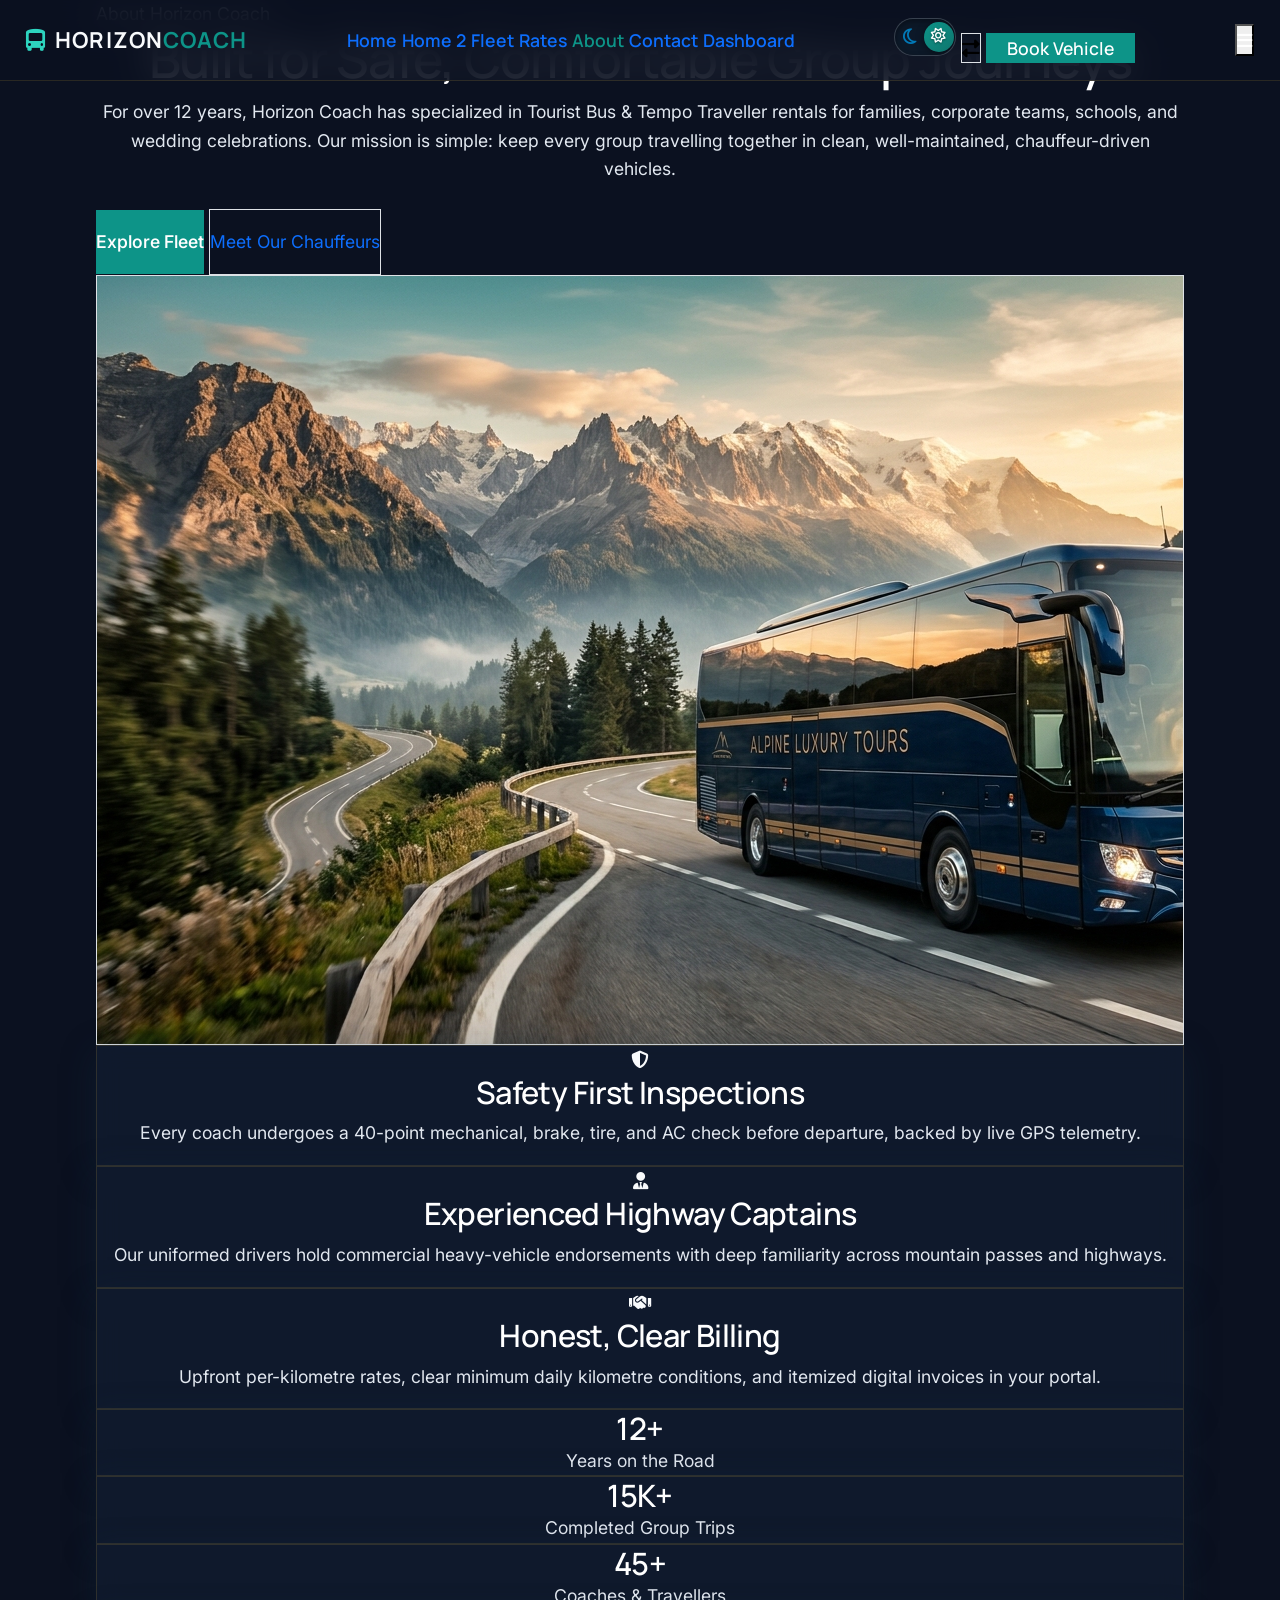
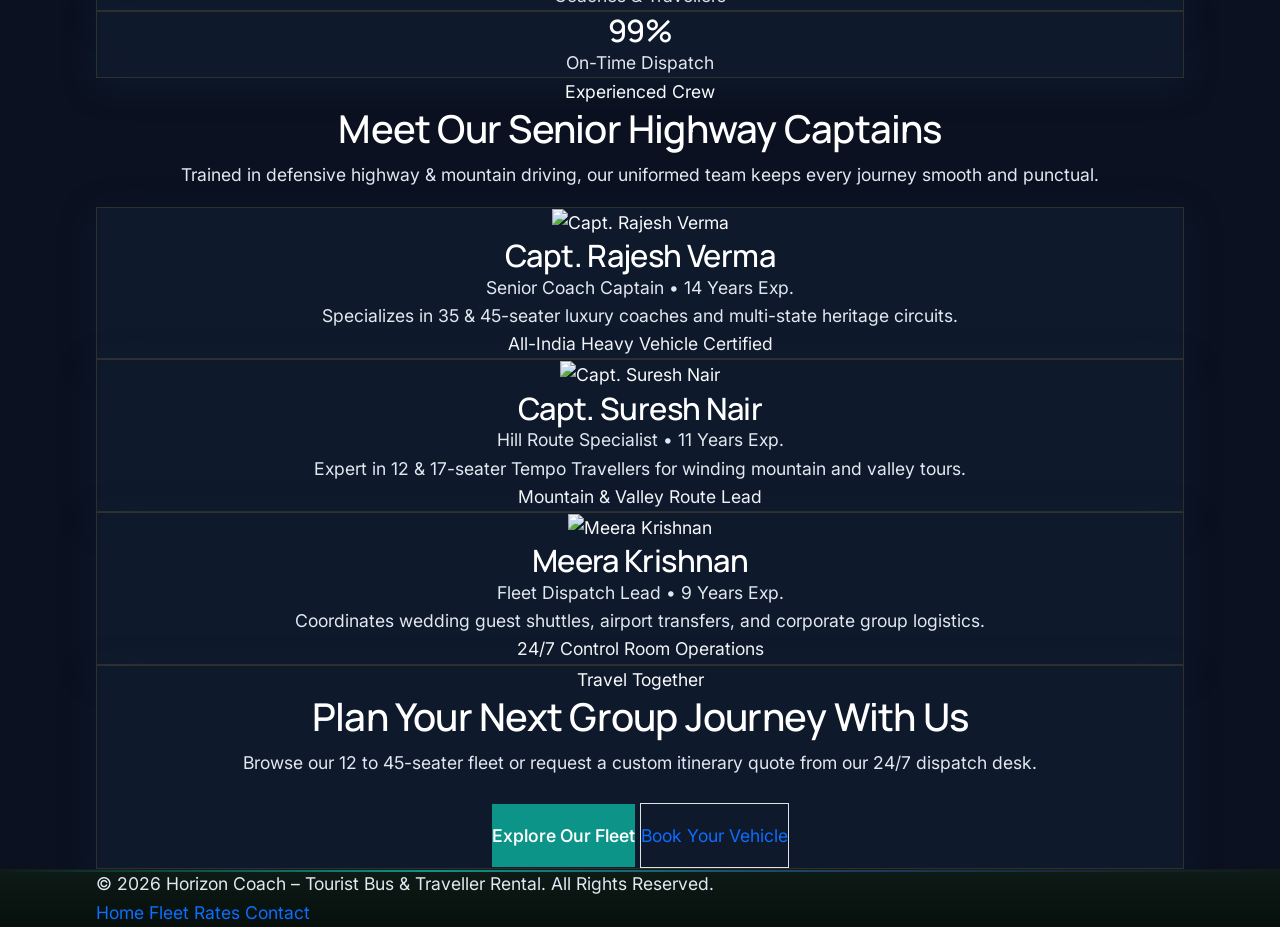
==== about.html @ f1a5cb8f "Transform website to Horizon Coach - Tourist Bus & Traveller Rental" ====
<!DOCTYPE html>
<html lang="en" data-theme="dark">

<head>
  <meta charset="UTF-8">
  <meta name="viewport" content="width=device-width, initial-scale=1.0">
  <title>About Us | Horizon Coach – Tourist Bus &amp; Traveller Rental</title>
  <meta name="description"
    content="Learn about Horizon Coach: over 12 years of reliable tourist bus rentals, tempo travellers, verified highway chauffeurs, and GPS-tracked group travel.">
  <link rel="icon" type="image/svg+xml" href="favicon.svg">

  <script src="https://cdn.tailwindcss.com"></script>
  <script>
    tailwind.config = {
      darkMode: 'class',
      theme: {
        extend: {
          colors: {
            darkbg: '#0B1120',
            cardbg1: '#111B2E',
            primary: '#0D9488',
            secondary: '#111B2E',
            accent: '#D4AF37',
          },
          fontFamily: {
            sans: ['Inter', 'sans-serif'],
            heading: ['Manrope', 'Plus Jakarta Sans', 'sans-serif']
          }
        }
      }
    }
  </script>
  <link href="https://cdn.jsdelivr.net/npm/bootstrap@5.3.3/dist/css/bootstrap.min.css" rel="stylesheet">
  <link rel="stylesheet" href="https://cdn.jsdelivr.net/npm/bootstrap-icons@1.11.3/font/bootstrap-icons.min.css">
  <link href="https://unpkg.com/aos@2.3.1/dist/aos.css" rel="stylesheet">
  <link rel="stylesheet" href="https://cdnjs.cloudflare.com/ajax/libs/font-awesome/6.4.0/css/all.min.css">
  <link rel="stylesheet" href="css/custom.css">
</head>

<body class="bg-[#0B1120] text-white transition-colors duration-300">

  <!-- Navigation Bar -->
  <nav class="navbar navbar-expand-lg fixed-top glass-navbar py-3">
    <div class="container-fluid px-4 max-w-7xl mx-auto flex justify-between items-center">
      <a class="brand-logo flex items-center gap-2 text-decoration-none" href="index.html">
        <i class="fa-solid fa-bus-simple text-[#D4AF37] text-xl"></i>
        <span>HORIZON<span class="text-[#0D9488]">COACH</span></span>
      </a>
      <div class="hidden lg:flex items-center gap-7">
        <a class="text-[#E2E8F0] hover:text-[#D4AF37] transition-colors font-medium text-decoration-none" href="index.html">Home</a>
        <a class="text-[#E2E8F0] hover:text-[#D4AF37] transition-colors font-medium text-decoration-none" href="home-2.html">Home 2</a>
        <a class="text-[#E2E8F0] hover:text-[#D4AF37] transition-colors font-medium text-decoration-none" href="services.html">Fleet</a>
        <a class="text-[#E2E8F0] hover:text-[#D4AF37] transition-colors font-medium text-decoration-none" href="prescriptions.html">Rates</a>
        <a class="text-[#D4AF37] font-bold active-nav-link hover:text-[#D4AF37] transition-colors text-decoration-none" href="about.html" aria-current="page">About</a>
        <a class="text-[#E2E8F0] hover:text-[#D4AF37] transition-colors font-medium text-decoration-none" href="contact.html">Contact</a>
        <a class="text-[#E2E8F0] hover:text-[#D4AF37] transition-colors font-medium text-decoration-none" href="dashboard.html">Dashboard</a>
      </div>
      <div class="hidden lg:flex items-center gap-3">
        <button id="theme-toggle" class="header-theme-switch" title="Toggle Theme">
          <span class="track-icons flex justify-between items-center text-xs select-none w-full">
            <i class="fa-regular fa-moon text-sky-400 text-xs opacity-75"></i>
            <i class="fa-regular fa-sun text-amber-400 text-xs opacity-75"></i>
          </span>
          <span id="header-theme-thumb"><i id="theme-icon" class="fa-regular fa-sun text-white"></i></span>
        </button>
        <button id="rtl-toggle" class="w-[38px] h-[38px] flex items-center justify-center rounded-full border border-white/20 hover:bg-white/10 text-gray-300 hover:text-white transition-colors bg-transparent" title="Toggle Layout Direction">
          <i id="rtl-icon" class="fa-solid fa-right-left text-sm"></i>
        </button>
        <a href="register.html" class="h-[38px] px-5 inline-flex items-center justify-center rounded-full border border-[#0D9488] bg-[#0D9488] text-white hover:bg-[#0D9488]/90 transition-all duration-300 font-medium text-sm text-decoration-none">Book Vehicle</a>
      </div>
      <button class="lg:hidden text-white text-xl" id="mobile-menu-btn" aria-expanded="false"><i class="fa-solid fa-bars"></i></button>
    </div>
  </nav>

  <!-- Mobile Menu -->
  <div id="mobile-menu" class="hidden fixed top-[70px] left-0 w-full glass-panel py-6 px-5 z-40 lg:hidden flex flex-col gap-3">
    <a class="text-base text-[#E2E8F0] text-decoration-none" href="index.html">Home</a>
    <a class="text-base text-[#E2E8F0] text-decoration-none" href="home-2.html">Home 2</a>
    <a class="text-base text-[#E2E8F0] text-decoration-none" href="services.html">Fleet</a>
    <a class="text-base text-[#E2E8F0] text-decoration-none" href="prescriptions.html">Rates</a>
    <a class="text-base text-[#D4AF37] font-bold active-nav-link text-decoration-none" href="about.html">About</a>
    <a class="text-base text-[#E2E8F0] text-decoration-none" href="contact.html">Contact</a>
    <a class="text-base text-[#E2E8F0] text-decoration-none" href="dashboard.html">Dashboard</a>
  </div>

  <!-- Hero -->
  <section class="pt-32 pb-16 bg-gradient-to-b from-[#0B1120] via-[#111B2E] to-[#0B1120]">
    <div class="container max-w-7xl mx-auto px-4 grid lg:grid-cols-2 gap-12 items-center">
      <div class="space-y-5" data-aos="fade-right">
        <span class="text-xs uppercase tracking-widest text-[#D4AF37] font-heading font-semibold">About Horizon Coach</span>
        <h1 class="text-4xl md:text-5xl font-heading leading-tight">Built for Safe, Comfortable Group Journeys</h1>
        <p class="text-[#CBD5E1] leading-relaxed text-sm sm:text-base">
          For over 12 years, Horizon Coach has specialized in Tourist Bus &amp; Tempo Traveller rentals for families, corporate teams, schools, and wedding celebrations. Our mission is simple: keep every group travelling together in clean, well-maintained, chauffeur-driven vehicles.
        </p>
        <div class="flex flex-wrap gap-4 pt-2">
          <a href="services.html" class="px-6 py-3 rounded-full bg-[#0D9488] text-white text-sm font-semibold text-decoration-none">Explore Fleet</a>
          <a href="doctors.html" class="px-6 py-3 rounded-full border border-[#D4AF37] text-[#D4AF37] text-sm font-semibold text-decoration-none">Meet Our Chauffeurs</a>
        </div>
      </div>
      <div class="rounded-3xl overflow-hidden border border-white/15 shadow-2xl h-[340px]" data-aos="fade-left">
        <img src="images/hero-coach.jpg" alt="Horizon Coach Fleet" class="w-full h-full object-cover">
      </div>
    </div>
  </section>

  <!-- Core Values -->
  <section class="py-20 bg-[#0B1120]">
    <div class="container max-w-7xl mx-auto px-4">
      <div class="grid md:grid-cols-3 gap-8">
        <div class="glass-panel p-7 rounded-2xl space-y-3" data-aos="fade-up" data-aos-delay="100">
          <div class="w-12 h-12 rounded-xl bg-[#0D9488]/20 flex items-center justify-center text-[#D4AF37] text-xl">
            <i class="fa-solid fa-shield-halved"></i>
          </div>
          <h3 class="text-xl font-heading">Safety First Inspections</h3>
          <p class="text-xs sm:text-sm text-[#CBD5E1]">Every coach undergoes a 40-point mechanical, brake, tire, and AC check before departure, backed by live GPS telemetry.</p>
        </div>
        <div class="glass-panel p-7 rounded-2xl space-y-3" data-aos="fade-up" data-aos-delay="200">
          <div class="w-12 h-12 rounded-xl bg-[#0D9488]/20 flex items-center justify-center text-[#D4AF37] text-xl">
            <i class="fa-solid fa-user-tie"></i>
          </div>
          <h3 class="text-xl font-heading">Experienced Highway Captains</h3>
          <p class="text-xs sm:text-sm text-[#CBD5E1]">Our uniformed drivers hold commercial heavy-vehicle endorsements with deep familiarity across mountain passes and highways.</p>
        </div>
        <div class="glass-panel p-7 rounded-2xl space-y-3" data-aos="fade-up" data-aos-delay="300">
          <div class="w-12 h-12 rounded-xl bg-[#0D9488]/20 flex items-center justify-center text-[#D4AF37] text-xl">
            <i class="fa-solid fa-handshake"></i>
          </div>
          <h3 class="text-xl font-heading">Honest, Clear Billing</h3>
          <p class="text-xs sm:text-sm text-[#CBD5E1]">Upfront per-kilometre rates, clear minimum daily kilometre conditions, and itemized digital invoices in your portal.</p>
        </div>
      </div>
    </div>
  </section>

  <!-- Section 1: Horizon Coach Track Record & Milestones (4-Column Aligned Stats) -->
  <section class="py-16 bg-[#111B2E]/50 border-y border-white/10">
    <div class="container max-w-7xl mx-auto px-4">
      <div class="grid grid-cols-2 lg:grid-cols-4 gap-6 text-center">
        <div class="glass-panel p-6 rounded-2xl space-y-1" data-aos="zoom-in" data-aos-delay="100">
          <h3 class="text-3xl sm:text-4xl font-heading font-bold text-[#D4AF37] mb-0">12+</h3>
          <p class="text-xs text-[#CBD5E1] uppercase tracking-wider mb-0">Years on the Road</p>
        </div>
        <div class="glass-panel p-6 rounded-2xl space-y-1" data-aos="zoom-in" data-aos-delay="200">
          <h3 class="text-3xl sm:text-4xl font-heading font-bold text-[#D4AF37] mb-0">15K+</h3>
          <p class="text-xs text-[#CBD5E1] uppercase tracking-wider mb-0">Completed Group Trips</p>
        </div>
        <div class="glass-panel p-6 rounded-2xl space-y-1" data-aos="zoom-in" data-aos-delay="300">
          <h3 class="text-3xl sm:text-4xl font-heading font-bold text-[#D4AF37] mb-0">45+</h3>
          <p class="text-xs text-[#CBD5E1] uppercase tracking-wider mb-0">Coaches &amp; Travellers</p>
        </div>
        <div class="glass-panel p-6 rounded-2xl space-y-1" data-aos="zoom-in" data-aos-delay="400">
          <h3 class="text-3xl sm:text-4xl font-heading font-bold text-[#D4AF37] mb-0">99%</h3>
          <p class="text-xs text-[#CBD5E1] uppercase tracking-wider mb-0">On-Time Dispatch</p>
        </div>
      </div>
    </div>
  </section>

  <!-- Section 2: Meet Our Fleet Leadership & Senior Captains (3-Column Equal-Height Grid) -->
  <section class="py-16 sm:py-20 bg-[#0B1120]">
    <div class="container max-w-7xl mx-auto px-4 space-y-10">
      <div class="text-center max-w-2xl mx-auto space-y-2" data-aos="fade-up">
        <span class="text-xs uppercase tracking-widest text-[#D4AF37] font-heading font-semibold">Experienced Crew</span>
        <h2 class="text-3xl font-heading">Meet Our Senior Highway Captains</h2>
        <p class="text-xs sm:text-sm text-[#CBD5E1]">Trained in defensive highway &amp; mountain driving, our uniformed team keeps every journey smooth and punctual.</p>
      </div>

      <div class="grid grid-cols-1 md:grid-cols-3 gap-6 items-stretch">
        <div class="glass-panel p-6 rounded-2xl text-center flex flex-col justify-between h-full space-y-4" data-aos="fade-up" data-aos-delay="100">
          <div class="space-y-3">
            <img src="https://images.pexels.com/photos/220453/pexels-photo-220453.jpeg?auto=compress&cs=tinysrgb&w=300" alt="Capt. Rajesh Verma" class="w-24 h-24 rounded-full mx-auto object-cover border-2 border-[#D4AF37]">
            <h3 class="text-lg font-heading mb-0">Capt. Rajesh Verma</h3>
            <p class="text-xs text-[#D4AF37] font-semibold mb-0">Senior Coach Captain • 14 Years Exp.</p>
            <p class="text-xs text-[#CBD5E1] mb-0">Specializes in 35 &amp; 45-seater luxury coaches and multi-state heritage circuits.</p>
          </div>
          <span class="text-[11px] text-[#2DD4BF] font-semibold">All-India Heavy Vehicle Certified</span>
        </div>

        <div class="glass-panel p-6 rounded-2xl text-center flex flex-col justify-between h-full space-y-4" data-aos="fade-up" data-aos-delay="200">
          <div class="space-y-3">
            <img src="https://images.pexels.com/photos/1222271/pexels-photo-1222271.jpeg?auto=compress&cs=tinysrgb&w=300" alt="Capt. Suresh Nair" class="w-24 h-24 rounded-full mx-auto object-cover border-2 border-[#0D9488]">
            <h3 class="text-lg font-heading mb-0">Capt. Suresh Nair</h3>
            <p class="text-xs text-[#D4AF37] font-semibold mb-0">Hill Route Specialist • 11 Years Exp.</p>
            <p class="text-xs text-[#CBD5E1] mb-0">Expert in 12 &amp; 17-seater Tempo Travellers for winding mountain and valley tours.</p>
          </div>
          <span class="text-[11px] text-[#2DD4BF] font-semibold">Mountain &amp; Valley Route Lead</span>
        </div>

        <div class="glass-panel p-6 rounded-2xl text-center flex flex-col justify-between h-full space-y-4" data-aos="fade-up" data-aos-delay="300">
          <div class="space-y-3">
            <img src="https://images.pexels.com/photos/1181686/pexels-photo-1181686.jpeg?auto=compress&cs=tinysrgb&w=300" alt="Meera Krishnan" class="w-24 h-24 rounded-full mx-auto object-cover border-2 border-[#D4AF37]">
            <h3 class="text-lg font-heading mb-0">Meera Krishnan</h3>
            <p class="text-xs text-[#D4AF37] font-semibold mb-0">Fleet Dispatch Lead • 9 Years Exp.</p>
            <p class="text-xs text-[#CBD5E1] mb-0">Coordinates wedding guest shuttles, airport transfers, and corporate group logistics.</p>
          </div>
          <span class="text-[11px] text-[#2DD4BF] font-semibold">24/7 Control Room Operations</span>
        </div>
      </div>
    </div>
  </section>

  <!-- Section 3: Ready to Travel CTA Banner -->
  <section class="py-16 bg-[#111B2E]/50 border-t border-white/10">
    <div class="container max-w-4xl mx-auto px-4">
      <div class="glass-panel p-8 sm:p-10 rounded-3xl text-center space-y-4" data-aos="zoom-in">
        <span class="text-xs uppercase tracking-widest text-[#D4AF37] font-heading font-semibold">Travel Together</span>
        <h2 class="text-2xl sm:text-3xl font-heading">Plan Your Next Group Journey With Us</h2>
        <p class="text-xs sm:text-sm text-[#CBD5E1] max-w-xl mx-auto">
          Browse our 12 to 45-seater fleet or request a custom itinerary quote from our 24/7 dispatch desk.
        </p>
        <div class="flex flex-wrap items-center justify-center gap-4 pt-2">
          <a href="services.html" class="px-7 py-3 rounded-full bg-[#0D9488] text-white text-xs sm:text-sm font-semibold hover:bg-[#0F766E] transition-all text-decoration-none">
            Explore Our Fleet
          </a>
          <a href="contact.html" class="px-7 py-3 rounded-full border border-[#D4AF37]/80 text-[#D4AF37] hover:bg-[#D4AF37] hover:text-[#0B1120] text-xs sm:text-sm font-semibold transition-all text-decoration-none">
            Book Your Vehicle
          </a>
        </div>
      </div>
    </div>
  </section>

  <!-- Footer -->
  <footer class="premium-footer pt-14 pb-10 text-sm text-[#94A3B8]">
    <div class="container max-w-7xl mx-auto px-4 flex flex-col sm:flex-row justify-between items-center gap-4">
      <p class="text-[#94A3B8] mb-0">&copy; 2026 Horizon Coach – Tourist Bus &amp; Traveller Rental. All Rights Reserved.</p>
      <div class="flex gap-5 text-xs">
        <a href="index.html" class="hover:text-white text-decoration-none">Home</a>
        <a href="services.html" class="hover:text-white text-decoration-none">Fleet</a>
        <a href="prescriptions.html" class="hover:text-white text-decoration-none">Rates</a>
        <a href="contact.html" class="hover:text-white text-decoration-none">Contact</a>
      </div>
    </div>
  </footer>

  <button id="back-to-top" class="back-to-top" title="Back to top"><i class="fa-solid fa-arrow-up"></i></button>
  <script src="https://cdn.jsdelivr.net/npm/bootstrap@5.3.3/dist/js/bootstrap.bundle.min.js"></script>
  <script src="https://unpkg.com/aos@2.3.1/dist/aos.js"></script>
  <script src="js/main.js"></script>
  <script>AOS.init({ duration: 800, once: true, easing: 'ease-out-quad' });</script>
</body>
</html>
---- css/custom.css ----
@import url('https://fonts.googleapis.com/css2?family=Inter:wght@300..700&family=Manrope:wght@400..800&family=Plus+Jakarta+Sans:ital,wght@0,400..800;1,400..800&display=swap');

/* CSS Variables - Luxury Obsidian, Champagne Gold & Emerald Teal Palette */
:root {
  --bg-color: #0B1120;
  --card-bg: rgba(17, 27, 46, 0.88);
  --card-bg-solid: #111B2E;
  --card-border: rgba(212, 175, 55, 0.16);
  --primary: #0D9488;
  /* Luxury Emerald Teal */
  --secondary: #1E3A5F;
  /* Royal Sapphire */
  --accent: #D4AF37;
  /* Champagne Gold */
  --text-primary: #F8FAFC;
  --text-secondary: #CBD5E1;
  --text-muted: #94A3B8;

  --font-headings: 'Manrope', 'Plus Jakarta Sans', sans-serif;
  --font-body: 'Inter', sans-serif;
  --font-nav: 'Manrope', sans-serif;
}

/* Light Mode Overrides */
[data-theme="light"] {
  --bg-color: #F8FAFC;
  --card-bg: rgba(255, 255, 255, 0.96);
  --card-bg-solid: #FFFFFF;
  --card-border: rgba(15, 23, 42, 0.1);
  --primary: #0F766E;
  /* Deep Emerald Teal */
  --secondary: #1E3A5F;
  /* Royal Sapphire */
  --accent: #B4831D;
  /* Burnished Gold for Light Mode Contrast */
  --text-primary: #0F172A;
  --text-secondary: #334155;
  --text-muted: #64748B;
}

/* Global Reset & Base */
* {
  box-sizing: border-box;
  margin: 0;
  padding: 0;
}

html {
  scroll-behavior: smooth;
  font-size: 110%;
  overflow-x: hidden !important;
  max-width: 100% !important;
}

/* Enforce global container centering to prevent page layouts shifting left */
.container {
  margin-left: auto !important;
  margin-right: auto !important;
}

body {
  font-family: var(--font-body);
  background-color: var(--bg-color);
  color: var(--text-primary);
  font-weight: 400;
  line-height: 1.6;
  overflow-x: hidden !important;
  max-width: 100% !important;
  transition: background-color 0.3s ease, color 0.3s ease;
}

/* Typography Constraints */
h1,
h2,
h3,
h4,
h5,
h6 {
  font-family: var(--font-headings);
  font-weight: 550 !important;
  letter-spacing: -0.02em;
}

p,
span,
li,
a,
label,
input,
textarea,
select {
  font-weight: 400;
}

strong,
b {
  font-weight: 500;
}

/* Ensure no font weight > 600 is rendered */
* {
  font-weight: inherit;
}

body {
  font-weight: 400;
}

h1,
h2,
h3,
h4,
h5,
h6 {
  font-weight: 550;
}

button,
.btn,
nav a {
  font-family: var(--font-nav);
  font-weight: 600 !important;
}

.card-title,
.nav-link,
.badge-label {
  font-family: var(--font-nav);
  font-weight: 600;
}

/* Responsive Typography with clamp() */
h1 {
  font-size: clamp(1.85rem, 4vw, 3.35rem);
}

h2 {
  font-size: clamp(1.5rem, 3vw, 2.35rem);
}

/* Custom Glassmorphism Utilities */
.glass-panel {
  background: var(--card-bg);
  backdrop-filter: blur(12px);
  -webkit-backdrop-filter: blur(12px);
  border: 1px solid var(--card-border);
  box-shadow: 0 8px 32px 0 rgba(16, 42, 67, 0.35);
  transition: all 0.3s cubic-bezier(0.4, 0, 0.2, 1);
}

.glass-navbar {
  background: rgba(11, 17, 32, 0.85);
  backdrop-filter: blur(18px);
  -webkit-backdrop-filter: blur(18px);
  border-bottom: 1px solid rgba(212, 175, 55, 0.15);
  transition: all 0.3s ease;
}

[data-theme="light"] .glass-navbar {
  background: rgba(255, 255, 255, 0.92);
}

.glass-card-hover {
  transition: all 0.3s cubic-bezier(0.4, 0, 0.2, 1);
}

.glass-card-hover:hover {
  transform: translateY(-5px);
  border-color: rgba(212, 175, 55, 0.5);
  box-shadow: 0 14px 34px -10px rgba(212, 175, 55, 0.22);
}

/* Glow Effects */
.text-glow-primary {
  text-shadow: 0 0 10px rgba(16, 185, 129, 0.5);
}

.text-glow-secondary {
  text-shadow: 0 0 10px rgba(6, 182, 212, 0.5);
}

.glow-btn-primary {
  position: relative;
  overflow: hidden;
  transition: all 0.3s ease;
}

.glow-btn-primary:hover {
  box-shadow: 0 0 20px rgba(16, 185, 129, 0.6);
}

/* Background Gradients Orbs */
.bg-gradient-orb {
  position: absolute;
  width: 400px;
  height: 400px;
  border-radius: 50%;
  filter: blur(120px);
  opacity: 0.15;
  pointer-events: none;
  z-index: 0;
}

.orb-primary {
  background: var(--primary);
  top: 10%;
  left: 5%;
}

.orb-secondary {
  background: var(--secondary);
  bottom: 15%;
  right: 5%;
}

/* Custom Scrollbar */
::-webkit-scrollbar {
  width: 8px;
  height: 8px;
}

::-webkit-scrollbar-track {
  background: var(--bg-color);
}

::-webkit-scrollbar-thumb {
  background: rgba(255, 255, 255, 0.1);
  border-radius: 4px;
}

::-webkit-scrollbar-thumb:hover {
  background: var(--primary);
}

/* Marquee Animation */
@keyframes marquee {
  0% {
    transform: translateX(0%);
  }

  100% {
    transform: translateX(-50%);
  }
}

.animate-marquee {
  display: flex;
  width: max-content;
  animation: marquee 25s linear infinite;
}

.animate-marquee:hover {
  animation-play-state: paused;
}

/* Custom progress bar - hidden per design requirements */
#scroll-progress {
  display: none !important;
  visibility: hidden !important;
  height: 0 !important;
}

/* Floating Action Button (Back to Top) */
.back-to-top,
.back-to-top-btn {
  position: fixed;
  bottom: 28px;
  right: 28px;
  width: 48px;
  height: 48px;
  border-radius: 50%;
  background: linear-gradient(135deg, #0D9488, #0284C7);
  color: #FFFFFF !important;
  border: 1px solid rgba(255, 255, 255, 0.25);
  display: flex;
  align-items: center;
  justify-content: center;
  box-shadow: 0 4px 20px rgba(13, 148, 136, 0.45);
  opacity: 0;
  visibility: hidden;
  transition: all 0.3s cubic-bezier(0.4, 0, 0.2, 1);
  z-index: 9999;
  cursor: pointer;
  outline: none;
}

.back-to-top.show,
.back-to-top-btn.show {
  opacity: 1;
  visibility: visible;
}

.back-to-top:hover,
.back-to-top-btn:hover {
  transform: translateY(-4px) scale(1.06);
  background: linear-gradient(135deg, #0F766E, #0369A1);
  box-shadow: 0 8px 25px rgba(2, 132, 199, 0.55);
  color: #FFFFFF !important;
}

.back-to-top:active,
.back-to-top-btn:active {
  transform: translateY(-1px) scale(0.98);
}

/* Pulse animation for active highlights */
@keyframes pulse-glow {

  0%,
  100% {
    opacity: 0.6;
  }

  50% {
    opacity: 0.9;
  }
}

.pulse-glow {
  animation: pulse-glow 2s infinite ease-in-out;
}

/* Light Mode Theme overrides for hardcoded Tailwind elements */
[data-theme="light"] body {
  background-color: var(--bg-color) !important;
  color: var(--text-primary) !important;
}

[data-theme="light"] .bg-\[\#060F0C\],
[data-theme="light"] .bg-\[\#060F0C\]\/60,
[data-theme="light"] .bg-\[\#060F0C\]\/80,
[data-theme="light"] .bg-\[\#060F0C\]\/40 {
  background-color: var(--bg-color) !important;
}

[data-theme="light"] .bg-\[\#0E1B17\],
[data-theme="light"] .bg-\[\#0E1B17\]\/30,
[data-theme="light"] .bg-\[\#0E1B17\]\/40,
[data-theme="light"] .bg-\[\#0E1B17\]\/60,
[data-theme="light"] .bg-\[\#0E1B17\]\/80,
[data-theme="light"] .bg-\[\#0E1B17\]\/90 {
  background-color: var(--card-bg-solid) !important;
  border-color: var(--card-border) !important;
}

[data-theme="light"] .bg-\[\#152924\],
[data-theme="light"] .bg-\[\#152924\]\/40,
[data-theme="light"] .bg-\[\#152924\]\/80 {
  background-color: var(--card-bg-solid) !important;
}

[data-theme="light"] .text-\[\#F3F4F6\],
[data-theme="light"] .text-white {
  color: var(--text-primary) !important;
}

[data-theme="light"] .text-\[\#D1D5DB\] {
  color: var(--text-secondary) !important;
}

[data-theme="light"] .text-\[\#9CA3AF\] {
  color: var(--text-muted) !important;
}

.text-\[\#06B6D4\] {
  color: var(--secondary) !important;
}

.hover\:text-\[\#06B6D4\]:hover {
  color: var(--secondary) !important;
}

.border-\[\#06B6D4\] {
  border-color: var(--secondary) !important;
}

.bg-\[\#06B6D4\] {
  background-color: var(--secondary) !important;
}

.bg-\[\#06B6D4\]\/20 {
  background-color: rgba(6, 182, 212, 0.15) !important;
}

[data-theme="light"] .bg-\[\#06B6D4\]\/20 {
  background-color: rgba(8, 145, 178, 0.15) !important;
}

.text-\[\#10B981\] {
  color: var(--primary) !important;
}

.hover\:text-\[\#10B981\]:hover {
  color: var(--primary) !important;
}

.border-\[\#10B981\] {
  border-color: var(--primary) !important;
}

.bg-\[\#10B981\] {
  background-color: var(--primary) !important;
}

.bg-\[\#10B981\]\/10 {
  background-color: rgba(16, 185, 129, 0.08) !important;
}

[data-theme="light"] .bg-\[\#10B981\]\/10 {
  background-color: rgba(5, 150, 105, 0.08) !important;
}

.bg-\[\#10B981\]\/20 {
  background-color: rgba(16, 185, 129, 0.15) !important;
}

[data-theme="light"] .bg-\[\#10B981\]\/20 {
  background-color: rgba(5, 150, 105, 0.15) !important;
}

.bg-\[\#10B981\]\/90:hover {
  background-color: var(--primary) !important;
  filter: brightness(1.1);
}

[data-theme="light"] .border-gray-800,
[data-theme="light"] .border-gray-900,
[data-theme="light"] .border-gray-850 {
  border-color: var(--card-border) !important;
}

/* Premium CTA Button Hover Transitions & Scale effects */
nav a[href="register.html"],
a.bg-\[\#10B981\],
button.bg-\[\#10B981\],
button[type="submit"],
.glow-btn-primary {
  transition: all 0.3s cubic-bezier(0.4, 0, 0.2, 1) !important;
}

nav a[href="register.html"]:hover,
a.bg-\[\#10B981\]:hover,
button.bg-\[\#10B981\]:hover,
button[type="submit"]:hover,
.glow-btn-primary:hover {
  transform: translateY(-2px) scale(1.03) !important;
  box-shadow: 0 10px 25px -5px rgba(16, 185, 129, 0.45) !important;
  filter: brightness(1.1) !important;
}

/* Secondary Hero CTA Button Hover Effects */
.btn-secondary-hero {
  transition: all 0.3s cubic-bezier(0.4, 0, 0.2, 1) !important;
}

.btn-secondary-hero:hover {
  transform: translateY(-2px) scale(1.03) !important;
  border-color: var(--primary) !important;
  background-color: rgba(16, 185, 129, 0.1) !important;
  box-shadow: 0 10px 25px -5px rgba(16, 185, 129, 0.2) !important;
  color: var(--text-primary) !important;
}

/* Make RTL icon visible/brighter contrast in light mode */
[data-theme="light"] #rtl-icon,
[data-theme="light"] .fa-right-left,
[data-theme="light"] #rtl-toggle i,
[data-theme="light"] #rtl-toggle-mobile i {
  color: var(--text-secondary) !important;
}

/* Fix light mode hover background and icon visibility for RTL toggle buttons */
[data-theme="light"] #rtl-toggle:hover,
[data-theme="light"] #rtl-toggle-mobile:hover {
  background-color: #E5E7EB !important;
  border-color: rgba(0, 0, 0, 0.2) !important;
}

[data-theme="light"] #rtl-toggle:hover i,
[data-theme="light"] #rtl-toggle-mobile:hover i {
  color: var(--text-primary) !important;
}

/* Enforce Solid Green Background & White Text for Sign Up button in both themes */
nav a[href="register.html"],
#mobile-menu a[href="register.html"] {
  background-color: var(--primary) !important;
  color: #FFFFFF !important;
  border-color: var(--primary) !important;
  opacity: 1 !important;
}

nav a[href="register.html"]:hover,
#mobile-menu a[href="register.html"]:hover {
  background-color: var(--primary) !important;
  filter: brightness(0.9) !important;
  color: #FFFFFF !important;
}

/* Enforce white text on all primary CTA buttons (green buttons) in both themes */
[data-theme] a.bg-\[\#10B981\],
[data-theme] button.bg-\[\#10B981\],
[data-theme] .glow-btn-primary,
[data-theme="light"] a.bg-\[\#10B981\],
[data-theme="light"] button.bg-\[\#10B981\],
[data-theme="light"] .glow-btn-primary,
a.bg-\[\#10B981\],
button.bg-\[\#10B981\],
.glow-btn-primary {
  color: #FFFFFF !important;
}

[data-theme] a.bg-\[\#10B981\]:hover,
[data-theme] button.bg-\[\#10B981\]:hover,
[data-theme] .glow-btn-primary:hover,
[data-theme="light"] a.bg-\[\#10B981\]:hover,
[data-theme="light"] button.bg-\[\#10B981\]:hover,
[data-theme="light"] .glow-btn-primary:hover,
a.bg-\[\#10B981\]:hover,
button.bg-\[\#10B981\]:hover,
.glow-btn-primary:hover {
  color: #FFFFFF !important;
}

/* Center mobile signup button text and override defaults */
#mobile-menu a.mobile-signup-btn {
  text-align: center !important;
  justify-content: center !important;
  display: flex !important;
  align-items: center !important;
}

[data-theme] #mobile-menu a.mobile-signup-btn,
[data-theme="light"] #mobile-menu a.mobile-signup-btn,
#mobile-menu a.mobile-signup-btn,
[data-theme] a.mobile-signup-btn,
[data-theme="light"] a.mobile-signup-btn {
  background-color: var(--primary) !important;
  color: #FFFFFF !important;
  border-color: var(--primary) !important;
  opacity: 1 !important;
}

[data-theme] #mobile-menu a.mobile-signup-btn:hover,
[data-theme="light"] #mobile-menu a.mobile-signup-btn:hover,
#mobile-menu a.mobile-signup-btn:hover,
[data-theme] a.mobile-signup-btn:hover,
[data-theme="light"] a.mobile-signup-btn:hover {
  background-color: var(--primary) !important;
  filter: brightness(0.9) !important;
  color: #FFFFFF !important;
}

/* Unified Premium Social Icon Buttons Everywhere */
.social-icon-btn,
.premium-footer .social-icon-btn,
footer .social-icon-btn {
  display: inline-flex !important;
  align-items: center !important;
  justify-content: center !important;
  width: 2.25rem !important;
  height: 2.25rem !important;
  border-radius: 9999px !important;
  border: 1px solid rgba(255, 255, 255, 0.2) !important;
  color: #CBD5E1 !important;
  background-color: rgba(255, 255, 255, 0.06) !important;
  transition: all 0.28s cubic-bezier(0.4, 0, 0.2, 1) !important;
  position: relative !important;
  overflow: hidden !important;
  text-decoration: none !important;
  box-shadow: none !important;
}

.social-icon-btn i,
.premium-footer .social-icon-btn i,
footer .social-icon-btn i {
  background: transparent !important;
  color: inherit !important;
  font-size: 0.95rem !important;
  line-height: 1 !important;
  transition: color 0.25s ease !important;
}

/* Light mode resting state for social buttons everywhere */
[data-theme="light"] .social-icon-btn,
[data-theme="light"] .premium-footer .social-icon-btn,
[data-theme="light"] footer .social-icon-btn {
  border: 1px solid rgba(15, 23, 42, 0.18) !important;
  color: #334155 !important;
  background-color: rgba(15, 23, 42, 0.05) !important;
}

[data-theme="light"] .social-icon-btn i,
[data-theme="light"] .premium-footer .social-icon-btn i,
[data-theme="light"] footer .social-icon-btn i {
  color: #334155 !important;
}

/* Hover base state — lift button slightly */
.social-icon-btn:hover,
.premium-footer .social-icon-btn:hover,
footer .social-icon-btn:hover,
[data-theme="light"] .social-icon-btn:hover,
[data-theme="light"] .premium-footer .social-icon-btn:hover,
[data-theme="light"] footer .social-icon-btn:hover {
  transform: translateY(-3px) scale(1.1) !important;
}

/* Icon glyph MUST BE PURE WHITE on hover everywhere */
.social-icon-btn:hover i,
.premium-footer .social-icon-btn:hover i,
footer .social-icon-btn:hover i,
[data-theme="light"] .social-icon-btn:hover i,
[data-theme="light"] .premium-footer .social-icon-btn:hover i,
[data-theme="light"] footer .social-icon-btn:hover i {
  color: #FFFFFF !important;
  fill: #FFFFFF !important;
  opacity: 1 !important;
  background: transparent !important;
}

/* ---- Per-Platform Vibrant Hover Colors (Works everywhere in Dark & Light mode) ---- */

/* Instagram */
.social-icon-btn.instagram:hover,
.premium-footer .social-icon-btn.instagram:hover,
footer .social-icon-btn.instagram:hover,
[data-theme="light"] .social-icon-btn.instagram:hover,
[data-theme="light"] .premium-footer .social-icon-btn.instagram:hover,
[data-theme="light"] footer .social-icon-btn.instagram:hover {
  background: radial-gradient(circle at 30% 107%, #fdf497 0%, #fdf497 5%, #fd5949 45%, #d6249f 60%, #285AEB 90%) !important;
  border-color: transparent !important;
  box-shadow: 0 6px 18px rgba(214, 36, 159, 0.5) !important;
}

/* YouTube */
.social-icon-btn.youtube:hover,
.premium-footer .social-icon-btn.youtube:hover,
footer .social-icon-btn.youtube:hover,
[data-theme="light"] .social-icon-btn.youtube:hover,
[data-theme="light"] .premium-footer .social-icon-btn.youtube:hover,
[data-theme="light"] footer .social-icon-btn.youtube:hover {
  background-color: #FF0000 !important;
  border-color: #FF0000 !important;
  box-shadow: 0 6px 18px rgba(255, 0, 0, 0.5) !important;
}

/* Facebook */
.social-icon-btn.facebook:hover,
.premium-footer .social-icon-btn.facebook:hover,
footer .social-icon-btn.facebook:hover,
[data-theme="light"] .social-icon-btn.facebook:hover,
[data-theme="light"] .premium-footer .social-icon-btn.facebook:hover,
[data-theme="light"] footer .social-icon-btn.facebook:hover {
  background-color: #1877F2 !important;
  border-color: #1877F2 !important;
  box-shadow: 0 6px 18px rgba(24, 119, 242, 0.5) !important;
}

/* LinkedIn */
.social-icon-btn.linkedin:hover,
.premium-footer .social-icon-btn.linkedin:hover,
footer .social-icon-btn.linkedin:hover,
[data-theme="light"] .social-icon-btn.linkedin:hover,
[data-theme="light"] .premium-footer .social-icon-btn.linkedin:hover,
[data-theme="light"] footer .social-icon-btn.linkedin:hover {
  background-color: #0A66C2 !important;
  border-color: #0A66C2 !important;
  box-shadow: 0 6px 18px rgba(10, 102, 194, 0.5) !important;
}

/* TikTok */
.social-icon-btn.tiktok:hover,
.premium-footer .social-icon-btn.tiktok:hover,
footer .social-icon-btn.tiktok:hover,
[data-theme="light"] .social-icon-btn.tiktok:hover,
[data-theme="light"] .premium-footer .social-icon-btn.tiktok:hover,
[data-theme="light"] footer .social-icon-btn.tiktok:hover {
  background-color: #010101 !important;
  border-color: #69C9D0 !important;
  box-shadow: 0 6px 18px rgba(105, 201, 208, 0.5) !important;
}


/* Responsive navigation bar styling at 1024px to 1279px (lg range) keeping items on one line with larger font size */
@media (min-width: 1024px) and (max-width: 1279px) {

  nav .container,
  .navbar .container-fluid {
    padding-left: 0.5rem !important;
    padding-right: 0.5rem !important;
  }

  nav a.text-xl,
  .navbar-brand {
    font-size: 1.1rem !important;
    gap: 0.25rem !important;
  }

  nav div.hidden.lg\:flex:first-of-type,
  nav div.hidden.lg\:flex.items-center.gap-8,
  .navbar div.hidden.lg\:flex {
    gap: 0.85rem !important;
  }

  nav div.hidden.lg\:flex:first-of-type a,
  nav div.hidden.lg\:flex.items-center.gap-8 a,
  .navbar div.hidden.lg\:flex a {
    font-size: 15px !important;
  }

  nav div.hidden.lg\:flex:last-of-type,
  nav div.hidden.lg\:flex.items-center.gap-4 {
    gap: 0.35rem !important;
  }

  nav div.hidden.lg\:flex:last-of-type a,
  nav div.hidden.lg\:flex.items-center.gap-4 a,
  nav div.hidden.lg\:flex:last-of-type button,
  nav div.hidden.lg\:flex.items-center.gap-4 button {
    font-size: 13px !important;
    padding-left: 0.65rem !important;
    padding-right: 0.65rem !important;
  }

  /* Make RTL toggle button smaller on 1024px-1279px lg range */
  nav #rtl-toggle,
  .navbar #rtl-toggle {
    width: 2.25rem !important;
    height: 2.25rem !important;
  }

  /* Make the icons inside smaller */
  nav #rtl-toggle i,
  .navbar #rtl-toggle i {
    font-size: 0.85rem !important;
  }
}

/* Make mobile hamburger menu scrollable on smaller screens */
#mobile-menu {
  max-height: calc(100vh - 75px) !important;
  overflow-y: auto !important;
  -webkit-overflow-scrolling: touch;
}

/* Hide back to top button when mobile menu is active/open to prevent overlapping */
body:has(#mobile-menu:not(.hidden)) #back-to-top {
  opacity: 0 !important;
  visibility: hidden !important;
  pointer-events: none !important;
}

/* Premium Social Login Buttons (Google / Apple) */
.social-login-btn {
  transition: all 0.3s cubic-bezier(0.4, 0, 0.2, 1) !important;
}

.social-login-btn.google-btn:hover {
  background-color: rgba(239, 68, 68, 0.08) !important;
  /* light red tint */
  border-color: rgba(239, 68, 68, 0.4) !important;
  box-shadow: 0 4px 15px rgba(239, 68, 68, 0.15);
  transform: translateY(-1px);
}

.social-login-btn.apple-btn:hover {
  background-color: rgba(255, 255, 255, 0.08) !important;
  border-color: rgba(255, 255, 255, 0.35) !important;
  box-shadow: 0 4px 15px rgba(255, 255, 255, 0.1);
  transform: translateY(-1px);
}

[data-theme="light"] .social-login-btn.apple-btn:hover {
  background-color: rgba(0, 0, 0, 0.06) !important;
  border-color: rgba(0, 0, 0, 0.25) !important;
  box-shadow: 0 4px 15px rgba(0, 0, 0, 0.08);
}

/* ==========================================================================
   Centering Overrides for Headings, Cards, Paragraphs & Points
   ========================================================================== */

/* 1. Center all headings and subheadings globally across the entire website */
h1,
h2,
h3,
h4,
h5,
h6,
.section-title,
.section-subtitle,
.subtitle,
.lead,
.font-heading,
[class*="title"],
[class*="subtitle"],
[class*="subheading"] {
  text-align: center !important;
}

/* Ensure paragraph subheadings right after headings are centered */
h1+p,
h2+p,
h3+p,
h4+p,
h5+p,
h6+p,
.font-heading+p,
.section-title+p,
[class*="title"]+p {
  text-align: center !important;
  margin-left: auto !important;
  margin-right: auto !important;
}

/* 2. Center every card section and its internal elements (name, headings, sub headings, paragraphs) */
.glass-panel:not(.auth-card):not(header):not(aside):not(nav):not(footer):not(form):not(table):not(.navbar-collapse),
.card:not(.auth-card):not(header):not(aside):not(nav):not(footer):not(form):not(table),
[class*="card"]:not(.auth-card):not(header):not(aside):not(nav):not(footer):not(form):not(table) {
  text-align: center !important;
}

/* For inside-card text alignments */
.glass-panel:not(.auth-card):not(header):not(aside):not(nav):not(footer) p,
.glass-panel:not(.auth-card):not(header):not(aside):not(nav):not(footer) span,
.glass-panel:not(.auth-card):not(header):not(aside):not(nav):not(footer) a,
.glass-panel:not(.auth-card):not(header):not(aside):not(nav):not(footer) h1,
.glass-panel:not(.auth-card):not(header):not(aside):not(nav):not(footer) h2,
.glass-panel:not(.auth-card):not(header):not(aside):not(nav):not(footer) h3,
.glass-panel:not(.auth-card):not(header):not(aside):not(nav):not(footer) h4,
.glass-panel:not(.auth-card):not(header):not(aside):not(nav):not(footer) h5,
.glass-panel:not(.auth-card):not(header):not(aside):not(nav):not(footer) h6,
.card:not(.auth-card) p,
.card:not(.auth-card) span,
.card:not(.auth-card) a,
.card:not(.auth-card) h1,
.card:not(.auth-card) h2,
.card:not(.auth-card) h3,
.card:not(.auth-card) h4,
.card:not(.auth-card) h5,
.card:not(.auth-card) h6,
[class*="card"]:not(.auth-card) p,
[class*="card"]:not(.auth-card) span,
[class*="card"]:not(.auth-card) a,
[class*="card"]:not(.auth-card) h1,
[class*="card"]:not(.auth-card) h2,
[class*="card"]:not(.auth-card) h3,
[class*="card"]:not(.auth-card) h4,
[class*="card"]:not(.auth-card) h5,
[class*="card"]:not(.auth-card) h6 {
  text-align: center !important;
}

/* Center flex content inside cards horizontally */
.glass-panel:not(.auth-card):not(header):not(aside):not(nav):not(footer) .flex,
.card:not(.auth-card) .flex,
[class*="card"]:not(.auth-card) .flex {
  justify-content: center !important;
  align-items: center !important;
}

/* 3. If any section has points (lists), all points must start in a vertically straight line */
.glass-panel:not(.auth-card):not(header):not(aside):not(nav):not(footer) ul,
.glass-panel:not(.auth-card):not(header):not(aside):not(nav):not(footer) ol,
.card:not(.auth-card) ul,
.card:not(.auth-card) ol,
[class*="card"]:not(.auth-card) ul,
[class*="card"]:not(.auth-card) ol,
section ul,
section ol {
  display: inline-block !important;
  text-align: left !important;
  margin-left: auto !important;
  margin-right: auto !important;
  width: auto !important;
  max-width: 100% !important;
}

.glass-panel:not(.auth-card):not(header):not(aside):not(nav):not(footer) li,
.card:not(.auth-card) li,
[class*="card"]:not(.auth-card) li,
section li {
  text-align: left !important;
}

/* Support vertical alignment of checklist points inside cards (which might be div/p children instead of ul/li) */
.glass-panel:not(.auth-card):not(header):not(aside):not(nav):not(footer) .space-y-2:has(.fa-check),
.card:not(.auth-card) .space-y-2:has(.fa-check),
[class*="card"]:not(.auth-card) .space-y-2:has(.fa-check),
.glass-panel:not(.auth-card):not(header):not(aside):not(nav):not(footer) .space-y-3:has(.fa-check),
.card:not(.auth-card) .space-y-3:has(.fa-check),
[class*="card"]:not(.auth-card) .space-y-3:has(.fa-check) {
  display: inline-block !important;
  text-align: left !important;
  margin-left: auto !important;
  margin-right: auto !important;
  width: auto !important;
  max-width: 100% !important;
}

.glass-panel:not(.auth-card):not(header):not(aside):not(nav):not(footer) .space-y-2:has(.fa-check)>*,
.card:not(.auth-card) .space-y-2:has(.fa-check)>*,
[class*="card"]:not(.auth-card) .space-y-2:has(.fa-check)>*,
.glass-panel:not(.auth-card):not(header):not(aside):not(nav):not(footer) .space-y-3:has(.fa-check)>*,
.card:not(.auth-card) .space-y-3:has(.fa-check)>*,
[class*="card"]:not(.auth-card) .space-y-3:has(.fa-check)>* {
  text-align: left !important;
}

/* Ensure nested child blocks like icons inside inline-block lists align properly */
li i,
.space-y-2 i,
.space-y-3 i {
  text-align: left !important;
}

/* Revert centering and layout settings in the auth-card to ensure normal form alignment */
.auth-card {
  text-align: left !important;
  width: 100% !important;
}

.auth-card p:not(.font-heading),
.auth-card span:not(.font-heading),
.auth-card label,
.auth-card input,
.auth-card select,
.auth-card a:not(.font-heading) {
  text-align: left !important;
}

.auth-card .text-center,
.auth-card .text-center * {
  text-align: center !important;
}

/* Font size fixes for auth pages (making them larger and legible, while protecting the brand logo font sizes) */
.auth-card label,
.auth-card label *,
.auth-card .text-\[10px\],
.auth-card .text-\[9px\] {
  font-size: 0.85rem !important;
  /* ~13.5px */
  text-transform: uppercase !important;
  letter-spacing: 0.05em !important;
}

.auth-card input,
.auth-card select,
.auth-card .social-login-btn,
.auth-card .text-xs,
.auth-card a:not(.font-heading):not(.brand-logo) {
  font-size: 0.95rem !important;
  /* ~15px */
}

.auth-card form button[type="submit"] {
  font-size: 1rem !important;
  /* ~16px */
  font-weight: 500 !important;
}

/* Global form input field labels and values left-aligned */
form label,
form input,
form select,
form textarea,
.form-group *,
.form-label,
input,
select,
textarea,
label {
  text-align: left !important;
}

/* Ensure section top headings and their action buttons are centered globally */
section .flex:has(h2):has(a),
section .flex:has(h2):has(button),
section .container>.flex:has(a),
section .container>.flex:has(button) {
  flex-direction: column !important;
  align-items: center !important;
  justify-content: center !important;
  text-align: center !important;
  gap: 1.5rem !important;
}

/* Stack center for other flex headers with buttons */
section div.flex.justify-between.items-start,
section div.flex.justify-between.items-end {
  flex-direction: column !important;
  align-items: center !important;
  justify-content: center !important;
  text-align: center !important;
  gap: 1.5rem !important;
}

/* Center buttons in sections */
section button,
section .btn,
section a[class*="rounded-full"],
section a[class*="px-"] {
  display: inline-flex !important;
  justify-content: center !important;
  align-items: center !important;
  margin-left: auto !important;
  margin-right: auto !important;
  float: none !important;
}

/* Footer layout and alignment fixes (reverting centered headings and aligning lists cleanly) */
footer .grid>div,
footer .grid>div * {
  text-align: left !important;
}

footer .grid>div .flex {
  justify-content: flex-start !important;
  align-items: center !important;
}

footer .social-icon-btn i {
  text-align: center !important;
  /* Keep icons centered inside circular buttons */
}

/* Remove underlines from navbar menus, links, and buttons globally */
nav a,
nav a:hover,
#mobile-menu a,
#mobile-menu a:hover,
.nav-link,
.nav-link:hover,
.navbar-brand,
.navbar-brand:hover,
.btn,
.btn:hover,
button,
button:hover,
a[class*="btn"],
a[class*="btn"]:hover,
a[class*="button"],
a[class*="button"]:hover,
.social-login-btn,
.social-login-btn:hover,
a[class*="rounded-full"],
a[class*="rounded-full"]:hover,
a[href*="register"],
a[href*="register"]:hover,
a[href*="login"],
a[href*="login"]:hover {
  text-decoration: none !important;
}

/* ==========================================================================
   Premium Footer Redesign & Hero Button Center Overrides
   ========================================================================== */

/* Hero section button overrides to prevent section auto-margins from breaking side-by-side grids */
.hero-btn {
  margin-left: 0 !important;
  margin-right: 0 !important;
  display: inline-flex !important;
  justify-content: center !important;
  align-items: center !important;
}

/* Unbreakable Brand Logo Style for Header, Footer, Sidebar, Auth Cards */
.brand-logo,
a.brand-logo,
.auth-card .brand-logo,
aside .brand-logo,
header .brand-logo,
footer .brand-logo,
.premium-footer .brand-logo {
  font-family: var(--font-headings) !important;
  font-size: 1.25rem !important;
  font-weight: 700 !important;
  letter-spacing: 0.05em !important;
  text-decoration: none !important;
  display: inline-flex !important;
  align-items: center !important;
  gap: 0.5rem !important;
}

/* Outer span (APEX) text color */
.brand-logo>span,
a.brand-logo>span,
.auth-card .brand-logo>span,
aside .brand-logo>span,
header .brand-logo>span,
footer .brand-logo>span {
  font-weight: 700 !important;
  color: #F8FAFC !important;
}

[data-theme="light"] .brand-logo>span,
[data-theme="light"] a.brand-logo>span,
[data-theme="light"] .auth-card .brand-logo>span,
[data-theme="light"] aside .brand-logo>span,
[data-theme="light"] header .brand-logo>span,
[data-theme="light"] footer .brand-logo>span {
  color: #0F172A !important;
}

/* Inner span (PAIN) text color - MUST ALWAYS BE TEAL #0D9488 */
.brand-logo>span>span,
.brand-logo span.text-\[\#0D9488\],
.brand-logo .brand-green,
.brand-logo .brand-teal,
a.brand-logo>span>span,
a.brand-logo span.text-\[\#0D9488\],
.auth-card .brand-logo>span>span,
.auth-card .brand-logo span.text-\[\#0D9488\],
aside .brand-logo>span>span,
aside .brand-logo span.text-\[\#0D9488\],
header .brand-logo>span>span,
header .brand-logo span.text-\[\#0D9488\],
footer .brand-logo>span>span,
footer .brand-logo span.text-\[\#0D9488\],
[data-theme="light"] .brand-logo>span>span,
[data-theme="light"] .brand-logo span.text-\[\#0D9488\],
[data-theme="light"] .auth-card .brand-logo>span>span,
[data-theme="light"] .auth-card .brand-logo span.text-\[\#0D9488\],
[data-theme="light"] aside .brand-logo>span>span,
[data-theme="light"] aside .brand-logo span.text-\[\#0D9488\],
[data-theme="light"] header .brand-logo>span>span,
[data-theme="light"] header .brand-logo span.text-\[\#0D9488\],
[data-theme="light"] footer .brand-logo>span>span,
[data-theme="light"] footer .brand-logo span.text-\[\#0D9488\] {
  color: #0D9488 !important;
  font-weight: 700 !important;
}

/* Heart pulse icon color - MUST ALWAYS BE CYAN #2DD4BF */
.brand-logo i,
a.brand-logo i,
.auth-card .brand-logo i,
aside .brand-logo i,
header .brand-logo i,
footer .brand-logo i,
[data-theme="light"] .brand-logo i,
[data-theme="light"] a.brand-logo i,
[data-theme="light"] .auth-card .brand-logo i,
[data-theme="light"] aside .brand-logo i,
[data-theme="light"] header .brand-logo i,
[data-theme="light"] footer .brand-logo i {
  color: #2DD4BF !important;
}


/* Premium Footer Container */
.premium-footer {
  position: relative;
  background: linear-gradient(180deg, rgba(14, 27, 23, 0.98) 0%, rgba(6, 15, 12, 1) 100%) !important;
  border-top: 1px solid rgba(255, 255, 255, 0.05) !important;
  overflow: hidden;
}

.premium-footer a,
.premium-footer a:hover {
  text-decoration: none !important;
}

/* Fading colorful top border highlight */
.premium-footer::before {
  content: '';
  position: absolute;
  top: 0;
  left: 0;
  right: 0;
  height: 2px;
  background: linear-gradient(90deg, transparent, var(--primary), var(--secondary), transparent);
  z-index: 2;
}

/* Footer Section Header Underlines Removed - Brand Color Applied */
.footer-header {
  font-family: var(--font-headings);
  font-size: 0.85rem !important;
  font-weight: 550 !important;
  letter-spacing: 0.08em;
  color: var(--secondary) !important;
  /* Brand Electric Cyan */
  margin-bottom: 1rem;
  text-transform: uppercase;
}

/* Premium Link List Hover Animations */
.footer-links {
  list-style: none;
  padding: 0;
  margin: 0;
}

.footer-links li {
  margin-bottom: 0.75rem;
}

.footer-links li a {
  color: #9CA3AF !important;
  transition: all 0.25s cubic-bezier(0.4, 0, 0.2, 1) !important;
  display: inline-flex;
  align-items: center;
  gap: 0.25rem;
  text-decoration: none !important;
}

.footer-links li a:hover {
  color: #FFFFFF !important;
  transform: translateX(4px);
}

.footer-links li a::before {
  content: '→';
  opacity: 0;
  width: 0;
  transition: all 0.25s ease;
  color: var(--primary);
  font-size: 0.8rem;
}

.footer-links li a:hover::before {
  opacity: 1;
  width: 0.75rem;
}

/* Specific overrides to center icons inside headquarters symbol boxes in footer */
footer .grid>div .flex.w-7.h-7 {
  justify-content: center !important;
  align-items: center !important;
  display: flex !important;
}

footer .grid>div .flex.w-7.h-7 i {
  text-align: center !important;
  margin: 0 !important;
  display: inline-block !important;
}

/* Light mode overrides for premium footer */
[data-theme="light"] .premium-footer {
  background: linear-gradient(180deg, #F9FAFB 0%, #E5E7EB 100%) !important;
  border-top: 1px solid rgba(0, 0, 0, 0.08) !important;
}

[data-theme="light"] .premium-footer::before {
  background: linear-gradient(90deg, transparent, var(--primary), var(--secondary), transparent) !important;
}

[data-theme="light"] .footer-header {
  color: var(--primary) !important;
}

[data-theme="light"] .footer-links li a {
  color: var(--text-secondary) !important;
}

[data-theme="light"] .footer-links li a:hover {
  color: var(--text-primary) !important;
}

[data-theme="light"] .premium-footer p,
[data-theme="light"] .premium-footer span,
[data-theme="light"] .premium-footer li {
  color: var(--text-secondary) !important;
}

/* Reset list paddings inside the premium footer to ensure options align vertically with headings in LTR & RTL */
.premium-footer ul {
  list-style: none !important;
  padding: 0 !important;
  margin: 0 !important;
}

/* RTL Mode Support for Premium Footer Alignment */
[dir="rtl"] footer .grid>div,
[dir="rtl"] footer .grid>div * {
  text-align: right !important;
}

[dir="rtl"] footer .grid>div .flex {
  justify-content: flex-start !important;
  /* flex-start points to the right edge in RTL */
}

/* RTL Link arrow slide animation reversal */
[dir="rtl"] .footer-links li a:hover {
  transform: translateX(-4px) !important;
}

[dir="rtl"] .footer-links li a::before {
  content: '←' !important;
}

/* ==========================================================================
   Auth Pages Layout & Responsive Alignment Fixes
   ========================================================================== */

/* 1. Center Logo, Subtitle & Description in Auth Cards */
.auth-card div.text-center p,
.auth-card div.text-center span,
.auth-card div.text-center a {
  text-align: center !important;
}

.auth-card .brand-logo {
  font-size: 1.25rem !important;
  /* Force exact same size as index page header brand logo */
}

/* 2. Remember Me & Forgot Password Row on Mobile (360px & general) */
.auth-remember-forgot {
  display: flex !important;
  flex-direction: row !important;
  justify-content: space-between !important;
  align-items: center !important;
  width: 100% !important;
  gap: 0.5rem !important;
}

.auth-remember-forgot input[type="checkbox"] {
  width: 0.85rem !important;
  height: 0.85rem !important;
  flex-shrink: 0 !important;
  margin: 0 !important;
}

.auth-remember-forgot label {
  display: inline-flex !important;
  align-items: center !important;
  gap: 0.35rem !important;
  margin: 0 !important;
  white-space: nowrap !important;
}

.auth-remember-forgot label span {
  font-size: 0.75rem !important;
  color: var(--text-muted) !important;
  text-transform: none !important;
  /* Changed from uppercase to sentence case to match Forgot password link style */
  letter-spacing: 0.02em !important;
  display: inline !important;
  line-height: 1.25rem !important;
}

.auth-remember-forgot a {
  font-size: 0.75rem !important;
  color: var(--text-muted) !important;
  /* Matches Remember me text color and other muted labels */
  white-space: nowrap !important;
  display: inline-flex !important;
  align-items: center !important;
  line-height: 1.25rem !important;
}

.auth-remember-forgot a:hover {
  color: var(--text-primary) !important;
  text-decoration: underline !important;
}

/* On mobile screens (max-width: 480px) adjust layout, paddings, and font sizes to ensure single-line text and clean alignment */
@media (max-width: 480px) {

  /* Reduce padding on auth containers to maximize width on 368px screens */
  main.max-w-md {
    padding-left: 1rem !important;
    padding-right: 1rem !important;
  }

  .auth-card {
    padding: 1.5rem 1.25rem !important;
  }

  /* Make the remember me and forgot password text slightly smaller so they align beautifully */
  .auth-card .auth-remember-forgot label span,
  .auth-card div.auth-remember-forgot a:not(.font-heading) {
    font-size: 0.72rem !important;
  }

  .auth-card .auth-remember-forgot input[type="checkbox"] {
    width: 0.75rem !important;
    height: 0.75rem !important;
  }

  /* Force registration/login footer links to be on a single line */
  .auth-card div.text-xs {
    white-space: nowrap !important;
    font-size: 0.72rem !important;
  }
}

/* 3. Register Page Checkbox & Terms of Service Alignment (No Bumpy baseline) */
.auth-terms-container {
  display: flex !important;
  align-items: flex-start !important;
  gap: 0.5rem !important;
}

.auth-terms-container input[type="checkbox"] {
  width: 0.85rem !important;
  height: 0.85rem !important;
  margin-top: 0.15rem !important;
  /* Precise alignment with the first line of text */
  flex-shrink: 0 !important;
}

.auth-terms-container label {
  font-size: 0.8rem !important;
  /* Uniform font size */
  text-transform: none !important;
  /* Mixed case for readability */
  letter-spacing: normal !important;
  margin: 0 !important;
  line-height: 1.4 !important;
  display: inline !important;
}

.auth-terms-container label a {
  font-size: inherit !important;
  /* Inherits the 0.8rem label size exactly */
  text-transform: none !important;
  /* No uppercase for links */
  letter-spacing: normal !important;
  color: var(--secondary) !important;
  display: inline !important;
}

/* 4. Password Toggle Eye Button Hover Styles */
.password-toggle-btn {
  background: none !important;
  border: none !important;
  box-shadow: none !important;
  position: absolute !important;
  top: 50% !important;
  right: 1rem !important;
  transform: translateY(-50%) !important;
  transition: color 0.2s ease !important;
  display: flex !important;
  align-items: center !important;
  justify-content: center !important;
  padding: 0 !important;
  margin: 0 !important;
  line-height: 1 !important;
  z-index: 10 !important;
}

.password-toggle-btn:hover {
  background: none !important;
  border: none !important;
  box-shadow: none !important;
  transform: translateY(-50%) !important;
  /* Keeps center alignment with absolute position */
}

/* Theme specific hover styles for the password visibility eye icon */
[data-theme="light"] .password-toggle-btn:hover {
  color: var(--text-primary) !important;
  /* Dark color in light mode (no disappearing white) */
}

[data-theme="dark"] .password-toggle-btn:hover {
  color: #FFFFFF !important;
  /* White color in dark mode */
}

/* 5. Auth Card Bottom Action Links Styling & Hover Effects */
.auth-card a:not(.brand-logo):not(.social-login-btn) {
  background: transparent !important;
  background-color: transparent !important;
  border: none !important;
  box-shadow: none !important;
  outline: none !important;
  transform: none !important;
  transition: color 0.2s ease, text-decoration 0.2s ease !important;
}

.auth-card a:not(.brand-logo):not(.social-login-btn):hover,
.auth-card a:not(.brand-logo):not(.social-login-btn):focus,
.auth-card a:not(.brand-logo):not(.social-login-btn):active {
  background: transparent !important;
  background-color: transparent !important;
  border: none !important;
  box-shadow: none !important;
  outline: none !important;
  transform: none !important;
  text-decoration: underline !important;
}

/* Specific resting state colors for Register here / Log in here links */
.auth-card a[href="register.html"],
.auth-card a[href="login.html"],
.auth-card a.text-\[\#0284C7\] {
  color: #38BDF8 !important;
  /* Crisp Sky Blue in Dark Mode */
  font-weight: 600 !important;
  background: transparent !important;
  background-color: transparent !important;
}

[data-theme="light"] .auth-card a[href="register.html"],
[data-theme="light"] .auth-card a[href="login.html"],
[data-theme="light"] .auth-card a.text-\[\#0284C7\] {
  color: #0369A1 !important;
  /* Deep Rich Blue for Maximum Contrast on White in Light Mode */
  font-weight: 600 !important;
  background: transparent !important;
  background-color: transparent !important;
}

/* Specific hover colors */
.auth-card a[href="register.html"]:hover,
.auth-card a[href="login.html"]:hover,
.auth-card a.text-\[\#0284C7\]:hover {
  color: #0D9488 !important;
  /* Brand Teal on hover */
  text-decoration: underline !important;
  background: transparent !important;
  background-color: transparent !important;
}

[data-theme="light"] .auth-card a[href="register.html"]:hover,
[data-theme="light"] .auth-card a[href="login.html"]:hover,
[data-theme="light"] .auth-card a.text-\[\#0284C7\]:hover {
  color: #0F766E !important;
  /* Deep Brand Teal on hover in Light Mode */
  text-decoration: underline !important;
  background: transparent !important;
  background-color: transparent !important;
}

/* Ensure mobile hamburger menu options are start-aligned (vertically straight line) in both LTR & RTL */
#mobile-menu,
#mobile-menu * {
  text-align: start !important;
}

#mobile-menu button,
#mobile-menu a {
  justify-content: flex-start !important;
}

/* Align the container of mobile toggle buttons to the start side in both LTR & RTL */
#mobile-menu div.flex.justify-center.items-center.gap-4.py-2,
#mobile-menu div.flex.justify-start.items-center.gap-4.py-2 {
  justify-content: flex-start !important;
  padding-inline-start: 0.75rem !important;
}

#mobile-menu #rtl-toggle-mobile,
#mobile-menu #theme-toggle-mobile {
  justify-content: space-between !important;
  text-align: start !important;
  display: flex !important;
  align-items: center !important;
}

#mobile-menu #rtl-toggle-mobile i,
#mobile-menu #theme-toggle-mobile i {
  text-align: center !important;
}

/* Hide mobile header brand logo on desktop (large screens >= 1024px) */
@media (min-width: 1024px) {
  header .brand-logo.lg\:hidden {
    display: none !important;
  }
}

/* ==========================================================================
   Dashboard Table Theme Styles (Responsive for both Dark & Light Themes)
   ========================================================================== */

/* Default / Dark Theme Styles */
.dashboard-panel table.table {
  color: #F3F4F6 !important;
  border-color: rgba(255, 255, 255, 0.08) !important;
  background-color: transparent !important;
}

.dashboard-panel table.table tr,
.dashboard-panel table.table th,
.dashboard-panel table.table td {
  color: #F3F4F6 !important;
  border-bottom: 1px solid rgba(255, 255, 255, 0.08) !important;
  padding: 12px 16px !important;
  background-color: transparent !important;
}

/* Table header th styles */
.dashboard-panel table.table thead th {
  color: #9CA3AF !important;
  font-weight: 550 !important;
  text-transform: uppercase !important;
  letter-spacing: 0.05em !important;
  border-bottom: 1.5px solid rgba(255, 255, 255, 0.15) !important;
  background-color: transparent !important;
}

/* Row hover styles in dark mode */
.dashboard-panel table.table-hover tbody tr:hover,
.dashboard-panel table.table-hover tbody tr:hover td {
  background-color: rgba(255, 255, 255, 0.04) !important;
  color: #FFFFFF !important;
}

/* Muted text color in dark mode */
.dashboard-panel table.table td.text-gray-500,
.dashboard-panel table.table td.text-muted {
  color: #9CA3AF !important;
}

/* Light Theme overrides for Tables */
[data-theme="light"] .dashboard-panel table.table {
  color: var(--text-primary) !important;
  border-color: rgba(0, 0, 0, 0.08) !important;
  background-color: transparent !important;
}

[data-theme="light"] .dashboard-panel table.table tr,
[data-theme="light"] .dashboard-panel table.table th,
[data-theme="light"] .dashboard-panel table.table td {
  color: var(--text-primary) !important;
  border-bottom: 1px solid rgba(0, 0, 0, 0.08) !important;
  background-color: transparent !important;
}

[data-theme="light"] .dashboard-panel table.table thead th {
  color: var(--text-muted) !important;
  border-bottom: 1.5px solid rgba(0, 0, 0, 0.12) !important;
  background-color: transparent !important;
}

[data-theme="light"] .dashboard-panel table.table-hover tbody tr:hover,
[data-theme="light"] .dashboard-panel table.table-hover tbody tr:hover td {
  background-color: rgba(0, 0, 0, 0.03) !important;
  color: var(--text-primary) !important;
}

[data-theme="light"] .dashboard-panel table.table td.text-gray-500,
[data-theme="light"] .dashboard-panel table.table td.text-muted {
  color: var(--text-muted) !important;
}

/* Make emerald text darker/readable in light mode inside tables */
[data-theme="light"] .dashboard-panel table.table .text-violet-400 {
  color: var(--primary) !important;
}

/* ----------------------------------------------------
   Mobile Hamburger Menu Navigation Hover & Active Fixes
   ---------------------------------------------------- */
#mobile-menu button,
#mobile-menu a {
  color: var(--text-secondary) !important;
  transition: all 0.2s ease !important;
}

#mobile-menu button:hover,
#mobile-menu a:hover {
  background-color: rgba(255, 255, 255, 0.08) !important;
  /* Dark mode hover */
  color: #FFFFFF !important;
}

[data-theme="light"] #mobile-menu button,
[data-theme="light"] #mobile-menu a {
  color: var(--text-secondary) !important;
}

[data-theme="light"] #mobile-menu button:hover,
[data-theme="light"] #mobile-menu a:hover {
  background-color: rgba(0, 0, 0, 0.06) !important;
  /* Light mode hover */
  color: var(--text-primary) !important;
}

/* Active highlighting state for mobile menu navigation links */
.mobile-nav-link.active {
  background-color: rgba(16, 185, 129, 0.15) !important;
  border-left: 3px solid #10B981 !important;
  color: #10B981 !important;
}

[data-theme="light"] .mobile-nav-link.active {
  background-color: rgba(5, 150, 105, 0.1) !important;
  border-left: 3px solid #059669 !important;
  color: #059669 !important;
}

/* ==========================================================================
   Table & Leaderboard — Light Mode & Dark Mode Hover Optimization
   ========================================================================== */
[data-theme="light"] .glass-panel table,
[data-theme="light"] table.table,
[data-theme="light"] .table-dark {
  --bs-table-bg: transparent !important;
  --bs-table-color: #0F172A !important;
  --bs-table-hover-bg: rgba(13, 148, 136, 0.12) !important;
  --bs-table-hover-color: #0F172A !important;
  background-color: transparent !important;
  color: #0F172A !important;
  border-color: #E2E8F0 !important;
}

[data-theme="light"] .glass-panel table thead th,
[data-theme="light"] table thead th,
[data-theme="light"] .table-dark thead th {
  color: #475569 !important;
  background-color: rgba(15, 23, 42, 0.03) !important;
  border-bottom: 1.5px solid #CBD5E1 !important;
  font-weight: 600 !important;
}

[data-theme="light"] .glass-panel table tbody tr,
[data-theme="light"] table tbody tr,
[data-theme="light"] .table-dark tbody tr {
  border-bottom: 1px solid #E2E8F0 !important;
  background-color: transparent !important;
  color: #0F172A !important;
}

[data-theme="light"] .glass-panel table tbody td,
[data-theme="light"] table tbody td,
[data-theme="light"] .table-dark tbody td {
  color: #0F172A !important;
}

[data-theme="light"] .glass-panel table tbody td span:not(.rounded-full),
[data-theme="light"] table tbody td span:not(.rounded-full),
[data-theme="light"] .table-dark tbody td span:not(.rounded-full) {
  color: #0F172A !important;
}

/* Light Mode Table Row Hover — High Contrast Slate Text & Gentle Mint Tint */
[data-theme="light"] table.table-hover tbody tr:hover,
[data-theme="light"] table.table-hover tbody tr:hover td,
[data-theme="light"] .table-dark.table-hover tbody tr:hover,
[data-theme="light"] .table-dark.table-hover tbody tr:hover td {
  background-color: rgba(13, 148, 136, 0.12) !important;
  color: #0F172A !important;
}

[data-theme="light"] table.table-hover tbody tr:hover td span:not(.rounded-full) {
  color: #0F172A !important;
}

/* Light Mode Accent Colors inside Tables */
[data-theme="light"] table td .text-\[\#0284C7\],
[data-theme="light"] table td.text-\[\#0284C7\],
[data-theme="light"] table.table-hover tbody tr:hover td .text-\[\#0284C7\],
[data-theme="light"] table.table-hover tbody tr:hover td.text-\[\#0284C7\] {
  color: #0369A1 !important;
  font-weight: 600 !important;
}

[data-theme="light"] table td .text-\[\#0D9488\],
[data-theme="light"] table td.text-\[\#0D9488\],
[data-theme="light"] table.table-hover tbody tr:hover td .text-\[\#0D9488\],
[data-theme="light"] table.table-hover tbody tr:hover td.text-\[\#0D9488\] {
  color: #0F766E !important;
  font-weight: 600 !important;
}

[data-theme="light"] table td .text-\[\#14B8A6\],
[data-theme="light"] table td.text-\[\#14B8A6\],
[data-theme="light"] table.table-hover tbody tr:hover td .text-\[\#14B8A6\],
[data-theme="light"] table.table-hover tbody tr:hover td.text-\[\#14B8A6\] {
  color: #0D9488 !important;
  font-weight: 600 !important;
}

/* Solid High-Contrast Circle Badges in Light Mode */
[data-theme="light"] table td span.rounded-full {
  background-color: #0F766E !important;
  color: #FFFFFF !important;
  border-color: #0F766E !important;
  font-weight: 700 !important;
}

/* ==========================================================================
   Outcome Table Layout & Theme Styling
   ========================================================================== */
#leaderboard-section .glass-panel {
  text-align: left !important;
}

[data-theme="light"] #leaderboard-section .glass-panel {
  background: #FFFFFF !important;
  border: 1px solid #E2E8F0 !important;
  box-shadow: 0 4px 20px rgba(15, 23, 42, 0.05) !important;
}

[data-theme="light"] #leaderboard-section table thead tr {
  background-color: #F8FAFC !important;
  border-bottom: 1.5px solid #CBD5E1 !important;
}

[data-theme="light"] #leaderboard-section table thead th {
  color: #475569 !important;
  font-weight: 600 !important;
}

[data-theme="light"] #leaderboard-section table tbody tr {
  border-bottom: 1px solid #F1F5F9 !important;
  background-color: transparent !important;
}

[data-theme="light"] #leaderboard-section table tbody tr.outcome-row:hover,
[data-theme="light"] #leaderboard-section table tbody tr:hover,
[data-theme="light"] #leaderboard-section table tbody tr:hover td {
  background-color: rgba(13, 148, 136, 0.08) !important;
}

[data-theme="light"] #leaderboard-section table tbody td {
  color: #0F172A !important;
}

[data-theme="light"] #leaderboard-section table tbody td span {
  color: #0F172A !important;
}

[data-theme="light"] #leaderboard-section table tbody td span.text-\[\#94A3B8\] {
  color: #64748B !important;
}

[data-theme="light"] #leaderboard-section table tbody td.text-\[\#0284C7\],
[data-theme="light"] #leaderboard-section table tbody td span.text-\[\#0284C7\] {
  color: #0369A1 !important;
}

[data-theme="light"] #leaderboard-section table tbody td span.bg-\[\#0D9488\]\/15 {
  background-color: rgba(15, 118, 110, 0.12) !important;
  color: #0F766E !important;
  border-color: rgba(15, 118, 110, 0.3) !important;
}

[data-theme="light"] #leaderboard-section table tbody td span.bg-\[\#0284C7\]\/15 {
  background-color: rgba(3, 105, 161, 0.12) !important;
  color: #0369A1 !important;
  border-color: rgba(3, 105, 161, 0.3) !important;
}

[data-theme="light"] #leaderboard-section table tbody td span.bg-\[\#14B8A6\]\/15 {
  background-color: rgba(13, 148, 136, 0.12) !important;
  color: #0F766E !important;
  border-color: rgba(13, 148, 136, 0.3) !important;
}

/* Visible Custom Scrollbar for Outcome Table across 1024px, 768px, 368px */
.custom-table-scrollbar {
  overflow-x: auto !important;
  scrollbar-width: thin !important;
  scrollbar-color: #0D9488 rgba(13, 27, 42, 0.9) !important;
  -webkit-overflow-scrolling: touch;
  padding-bottom: 4px;
}

/* Chrome, Edge, Safari Custom Horizontal Scrollbar */
.custom-table-scrollbar::-webkit-scrollbar {
  height: 10px !important;
  display: block !important;
}

.custom-table-scrollbar::-webkit-scrollbar-track {
  background: rgba(13, 27, 42, 0.9) !important;
  border-radius: 9999px !important;
  border: 1px solid rgba(255, 255, 255, 0.12) !important;
}

.custom-table-scrollbar::-webkit-scrollbar-thumb {
  background: linear-gradient(90deg, #0D9488 0%, #0284C7 100%) !important;
  border-radius: 9999px !important;
  border: 2px solid rgba(13, 27, 42, 0.9) !important;
  box-shadow: 0 0 8px rgba(13, 148, 136, 0.5) !important;
}

.custom-table-scrollbar::-webkit-scrollbar-thumb:hover {
  background: linear-gradient(90deg, #14B8A6 0%, #38BDF8 100%) !important;
}

/* Light Theme Scrollbar Styling */
[data-theme="light"] .custom-table-scrollbar {
  scrollbar-color: #0F766E #E2E8F0 !important;
}

[data-theme="light"] .custom-table-scrollbar::-webkit-scrollbar-track {
  background: #E2E8F0 !important;
  border: 1px solid rgba(15, 23, 42, 0.15) !important;
}

[data-theme="light"] .custom-table-scrollbar::-webkit-scrollbar-thumb {
  background: linear-gradient(90deg, #0F766E 0%, #0369A1 100%) !important;
  border: 2px solid #E2E8F0 !important;
  box-shadow: 0 0 6px rgba(15, 118, 110, 0.3) !important;
}

[data-theme="light"] .custom-table-scrollbar::-webkit-scrollbar-thumb:hover {
  background: linear-gradient(90deg, #0D9488 0%, #0284C7 100%) !important;
}

/* ==========================================================================
   Footer — 2×2 Grid at 768px (md)
   At md the footer inner grid collapses from 12-col to 2-col so each
   logical column (brand, explore, fleet-portal, headquarters) gets one cell.
   ========================================================================== */
@media (min-width: 768px) and (max-width: 1023px) {
  .premium-footer .grid.md\:grid-cols-12 {
    grid-template-columns: repeat(2, minmax(0, 1fr)) !important;
  }

  /* Make each named column span exactly 1 of the 2 new columns */
  /* Make each named column span exactly 1 of the 2 new columns */
  .premium-footer .grid.md\:grid-cols-12>div.md\:col-span-4,
  .premium-footer .grid.md\:grid-cols-12>div.md\:col-span-2 {
    grid-column: span 1 !important;
  }
}

/* ==========================================================================
   FIX 1: Brand Name — Consistent Color & Font Size Throughout (Header + Footer)
   The footer brand logo must be exactly the same size/weight as the navbar.
   ========================================================================== */

/* Force the brand logo icon to use the exact same CSS-variable color
   whether it is in the navbar, footer, or dashboard sidebar */
/* Clean .brand-logo overrides */
.brand-logo,
footer .brand-logo,
.premium-footer .brand-logo,
aside .brand-logo,
header .brand-logo {
  font-size: 1.25rem !important;
  font-weight: 700 !important;
  letter-spacing: 0.05em !important;
  text-decoration: none !important;
}

/* ==========================================================================
   FIX 2: Mobile & Tablet Hamburger Menu — Active State Highlighting
   The JS sets text-[#06B6D4] on the active link, but needs a visible
   background highlight to be noticeable inside the dropdown menu.
   ========================================================================== */

/* Active link in the public site mobile menu */
#mobile-menu a.text-\[\#06B6D4\] {
  background-color: rgba(6, 182, 212, 0.12) !important;
  border-radius: 0.5rem !important;
  border-left: 3px solid var(--secondary) !important;
  padding-left: 0.75rem !important;
  padding-right: 0.75rem !important;
  font-weight: 600 !important;
  color: var(--secondary) !important;
}

[data-theme="light"] #mobile-menu a.text-\[\#06B6D4\] {
  background-color: rgba(8, 145, 178, 0.1) !important;
  border-left-color: var(--secondary) !important;
  color: var(--secondary) !important;
}

/* ==========================================================================
   FIX 3: RTL Mode — Hero Section Image Layout Fix (Home Page 1)
   Correct negative-offset badges and prevent image overflow in RTL.
   ========================================================================== */

/* Keep the hero right-column (image frame) in LTR direction in RTL mode */
[dir="rtl"] section .lg\:col-span-6.flex.justify-center.relative {
  direction: ltr !important;
}

/* The floating badge uses -left-8 / lg:-left-16; flip to right side in RTL */
[dir="rtl"] .absolute.-top-8.-left-8 {
  left: auto !important;
  right: -2rem !important;
}

[dir="rtl"] .absolute.-top-8.lg\:-left-16 {
  left: auto !important;
  right: -1rem !important;
}

@media (min-width: 1024px) {
  [dir="rtl"] .absolute.-top-8.lg\:-left-16 {
    right: -4rem !important;
  }
}

/* Prevent hero image card from overflowing its container in RTL */
[dir="rtl"] section .relative.w-full.max-w-md.rounded-3xl.overflow-hidden {
  overflow: hidden !important;
}

/* ==========================================================================
   FIX 4: Coaching Page — "Schedule A Depot Consultation" Form on 360px
   Stack the Preferred Date and Preferred Time inputs into a single column.
   ========================================================================== */

@media (max-width: 480px) {

  /* Target the date/time grid in the booking form */
  section .glass-panel form .grid.grid-cols-2.gap-4 {
    grid-template-columns: 1fr !important;
  }
}

/* ==========================================================================
   FIX 5: Contact Page — "Send A Message" form on 360px
   Stack first name + last name inputs into a single column.
   ========================================================================== */

@media (max-width: 480px) {
  #contact-section form .grid.grid-cols-2.gap-4 {
    grid-template-columns: 1fr !important;
  }
}

/* ==========================================================================
   FIX 6a: Dashboard — Sidebar Sticky to Viewport (does not scroll with page)
   ========================================================================== */

/* Make the aside sidebar stick to the top of the viewport */
body>aside,
.min-h-screen.flex.lg\:flex-row>aside {
  position: sticky !important;
  top: 0 !important;
  height: 100vh !important;
  overflow-y: auto !important;
  flex-shrink: 0 !important;
  align-self: flex-start !important;
}

/* ==========================================================================
   FIX 6b: Dashboard — Logout Button Position Consistency
   User/logout block must always pin to the bottom of the sidebar.
   ========================================================================== */

/* The sidebar wrapper space-y-8 must be flex-grow so the logout area
   remains pinned to the bottom across ALL panel views */
aside>div.space-y-8 {
  display: flex !important;
  flex-direction: column !important;
  flex: 1 !important;
  min-height: 0 !important;
}

aside>div.space-y-8>nav.space-y-1 {
  flex: 1 !important;
}

/* The user/logout row at the bottom of the sidebar */
aside>div.flex.items-center.gap-3.border-t {
  flex-shrink: 0 !important;
  margin-top: auto !important;
}

/* ==========================================================================
   FIX 7: Dashboard Fleet Analytics — "Energy Source Allocation" Mobile Layout
   On screens <= 640px the pie + legend overflows. Stack them vertically.
   ========================================================================== */

@media (max-width: 640px) {

  /* Stack pie chart and legend vertically */
  #panel-progress .h-64>.w-full.h-full.flex.items-center.justify-center {
    flex-direction: column !important;
    align-items: center !important;
    gap: 1rem !important;
    padding: 0.5rem !important;
    overflow: visible !important;
  }

  /* Scale down the donut ring */
  #panel-progress .relative.w-40.h-40.rounded-full {
    width: 6.5rem !important;
    height: 6.5rem !important;
    flex-shrink: 0 !important;
  }

  /* Move legend below the donut — remove left margin, wrap items */
  #panel-progress .ml-6.space-y-2 {
    margin-left: 0 !important;
    display: flex !important;
    flex-wrap: wrap !important;
    justify-content: center !important;
    gap: 0.35rem 0.75rem !important;
  }

  #panel-progress .ml-6.space-y-2>div {
    margin: 0 !important;
  }

  /* Give the outer card height room for stacked layout */
  #panel-progress .h-64 {
    height: auto !important;
    min-height: 15rem !important;
  }
}

/* Hide Bootstrap dropdown caret arrow on Settings gear button */
.no-caret::after {
  display: none !important;
}

/* ==========================================================================
   Header Dropdowns & Settings Visibility Overrides
   ========================================================================== */

/* 1. Services Hover Dropdown Menu Container styling */
.glass-navbar .group .absolute {
  background: var(--card-bg-solid) !important;
  border: 1px solid var(--card-border) !important;
  box-shadow: 0 10px 30px rgba(0, 0, 0, 0.25) !important;
}

/* 2. Light Theme Dropdown Menu Links */
[data-theme="light"] .glass-navbar .group .absolute a {
  color: var(--text-secondary) !important;
}

[data-theme="light"] .glass-navbar .group .absolute a:hover {
  color: var(--secondary) !important;
  background-color: rgba(16, 185, 129, 0.08) !important;
}

/* 3. Dark Theme Dropdown Menu Links */
[data-theme="dark"] .glass-navbar .group .absolute a {
  color: #D1D5DB !important;
}

[data-theme="dark"] .glass-navbar .group .absolute a:hover {
  color: #FFFFFF !important;
  background-color: rgba(255, 255, 255, 0.08) !important;
}

/* 4. Settings Dropdown Menu Panel */
.glass-navbar .dropdown-menu,
header .dropdown-menu,
.dropdown-menu {
  background-color: var(--card-bg-solid) !important;
  border: 1px solid var(--card-border) !important;
  box-shadow: 0 10px 30px rgba(0, 0, 0, 0.25) !important;
}

/* 5. Dropdown Menu Items (Theme and RTL buttons) */
.glass-navbar .dropdown-item,
header .dropdown-item,
.dropdown-item {
  color: var(--text-secondary) !important;
  background: transparent !important;
}

.glass-navbar .dropdown-item:hover,
header .dropdown-item:hover,
.dropdown-item:hover {
  color: var(--text-primary) !important;
  background-color: rgba(16, 185, 129, 0.1) !important;
}

/* 6. Dark Theme Settings Items Highlight Visibility */
[data-theme="dark"] .glass-navbar .dropdown-item,
[data-theme="dark"] header .dropdown-item,
[data-theme="dark"] .dropdown-item {
  color: #D1D5DB !important;
}

[data-theme="dark"] .glass-navbar .dropdown-item:hover,
[data-theme="dark"] header .dropdown-item:hover,
[data-theme="dark"] .dropdown-item:hover {
  color: #FFFFFF !important;
  background-color: rgba(255, 255, 255, 0.08) !important;
}

/* 7. Settings Gear Icon Button Visibility (Force Theme Match) */
.glass-navbar #settings-dropdown,
.glass-navbar #settings-dropdown-mobile,
header #settings-dropdown,
header #settings-dropdown-mobile,
.dropdown #settings-dropdown {
  color: var(--text-secondary) !important;
  border-color: var(--card-border) !important;
}

.glass-navbar #settings-dropdown:hover,
.glass-navbar #settings-dropdown-mobile:hover,
header #settings-dropdown:hover,
header #settings-dropdown-mobile:hover,
.dropdown #settings-dropdown:hover {
  color: var(--text-primary) !important;
  background-color: rgba(16, 185, 129, 0.08) !important;
}

/* Settings Gear Icon specifically inside the button */
.glass-navbar #settings-dropdown i,
.glass-navbar #settings-dropdown-mobile i,
header #settings-dropdown i,
header #settings-dropdown-mobile i,
.dropdown #settings-dropdown i {
  color: var(--text-secondary) !important;
}

.glass-navbar #settings-dropdown:hover i,
.glass-navbar #settings-dropdown-mobile:hover i,
header #settings-dropdown:hover i,
header #settings-dropdown-mobile:hover i,
.dropdown #settings-dropdown:hover i {
  color: var(--text-primary) !important;
}

/* ==========================================================================
   Sign Up Button Width Modifications
   ========================================================================== */
.glass-navbar a[href="register.html"] {
  padding-left: 1.15rem !important;
  padding-right: 1.15rem !important;
  min-width: 80px !important;
  width: auto !important;
  display: inline-flex !important;
  justify-content: center !important;
}

#mobile-menu a.mobile-signup-btn {
  width: 9rem !important;
  /* Reduces from w-48 (12rem) to 9rem (144px) */
}

/* ==========================================================================
   Footer Hover Visibility & Breathing Gaps Fixes
   ========================================================================== */

/* 1. Breathing gap between footer titles and list options */
.premium-footer h5,
footer h5 {
  margin-bottom: 1.75rem !important;
}

/* 2. Footer text links hover visibility in dark/light modes */
.premium-footer a:not(.social-icon-btn):hover,
footer a:not(.social-icon-btn):hover {
  color: #FFFFFF !important;
}

[data-theme="light"] .premium-footer a:not(.social-icon-btn):hover,
[data-theme="light"] footer a:not(.social-icon-btn):hover {
  color: var(--text-primary) !important;
}

/* 3. Social icons hover glyph visibility (white on colored hover bg) */
.premium-footer .social-icon-btn:hover i,
footer .social-icon-btn:hover i,
.social-icon-btn:hover i,
[data-theme="light"] .premium-footer .social-icon-btn:hover i,
[data-theme="light"] footer .social-icon-btn:hover i,
[data-theme="light"] .social-icon-btn:hover i {
  color: #FFFFFF !important;
  fill: #FFFFFF !important;
  opacity: 1 !important;
  background: transparent !important;
}

/* Light mode dashboard inner card box contrast fix */
[data-theme="light"] .bg-\[\#081018\]\/40,
[data-theme="light"] .bg-\[\#081018\]\/60 {
  background-color: rgba(241, 245, 249, 0.95) !important;
  border-color: rgba(203, 213, 225, 0.8) !important;
  color: #0F172A !important;
}

[data-theme="light"] .dashboard-panel .bg-\[\#081018\]\/40 h5,
[data-theme="light"] .dashboard-panel .bg-\[\#081018\]\/60 h5,
[data-theme="light"] .dashboard-panel .bg-\[\#081018\]\/40 p,
[data-theme="light"] .dashboard-panel .bg-\[\#081018\]\/60 p,
[data-theme="light"] .dashboard-panel .bg-\[\#081018\]\/40 span:not(.font-bold),
[data-theme="light"] .dashboard-panel .bg-\[\#081018\]\/60 span:not(.font-bold) {
  color: #0F172A !important;
}

[data-theme="light"] .dashboard-panel .text-\[\#94A3B8\] {
  color: #475569 !important;
}

[data-theme="light"] .dashboard-panel .text-\[\#CBD5E1\] {
  color: #334155 !important;
}

/* ==========================================================================
   Mobile & Tablet Hamburger Navigation Menu Restyling (360px - 768px)
   ========================================================================== */

#mobile-menu {
  text-align: left !important;
  display: none !important;
  flex-direction: column !important;
  align-items: stretch !important;
  gap: 0.5rem !important;
  background-color: rgba(14, 27, 23, 0.9) !important;
  backdrop-filter: blur(20px) !important;
  -webkit-backdrop-filter: blur(20px) !important;
  border-bottom: 1px solid var(--card-border) !important;
  box-shadow: 0 15px 35px rgba(0, 0, 0, 0.3) !important;
  padding: 1.5rem !important;
  border-bottom-left-radius: 1.5rem !important;
  border-bottom-right-radius: 1.5rem !important;
  transition: all 0.3s ease-in-out !important;
  max-height: calc(100vh - 85px) !important;
  overflow-y: auto !important;
}

[data-theme="light"] #mobile-menu {
  background-color: rgba(255, 255, 255, 0.9) !important;
  box-shadow: 0 15px 35px rgba(0, 0, 0, 0.08) !important;
}

@media (max-width: 1023px) {
  #mobile-menu:not(.hidden) {
    display: flex !important;
  }
}

/* Base links inside hamburger menu drawer */
#mobile-menu a:not(.mobile-signup-btn) {
  display: flex !important;
  align-items: center !important;
  width: 100% !important;
  padding: 0.75rem 1.25rem !important;
  border-radius: 0.75rem !important;
  color: var(--text-secondary) !important;
  background: transparent !important;
  border: none !important;
  transition: all 0.25s cubic-bezier(0.4, 0, 0.2, 1) !important;
  text-decoration: none !important;
  font-weight: 500 !important;
  text-align: left !important;
}

/* Link hover animation */
#mobile-menu a:not(.mobile-signup-btn):hover {
  color: var(--secondary) !important;
  background-color: rgba(16, 185, 129, 0.1) !important;
  transform: translateX(8px) !important;
}

[dir="rtl"] #mobile-menu a:not(.mobile-signup-btn):hover {
  transform: translateX(-8px) !important;
}

[data-theme="light"] #mobile-menu a:not(.mobile-signup-btn):hover {
  background-color: rgba(124, 58, 237, 0.08) !important;
}

/* Dark mode default link text color */
[data-theme="dark"] #mobile-menu a:not(.mobile-signup-btn) {
  color: #D1D5DB !important;
}

[data-theme="dark"] #mobile-menu a:not(.mobile-signup-btn):hover {
  color: #FFFFFF !important;
  background-color: rgba(255, 255, 255, 0.06) !important;
}

/* Icon inside links */
#mobile-menu a i {
  font-size: 1.1rem !important;
  margin-right: 0.75rem !important;
  width: 1.25rem !important;
  text-align: center !important;
  color: var(--text-muted) !important;
  transition: all 0.25s ease !important;
}

[dir="rtl"] #mobile-menu a i {
  margin-right: 0 !important;
  margin-left: 0.75rem !important;
}

#mobile-menu a:hover i {
  color: var(--secondary) !important;
  transform: scale(1.15) !important;
}

[data-theme="dark"] #mobile-menu a:hover i {
  color: var(--primary) !important;
}

/* Active menu item highlighting */
#mobile-menu a.text-\[\#06B6D4\] {
  background: linear-gradient(90deg, rgba(6, 182, 212, 0.15) 0%, rgba(6, 182, 212, 0.02) 100%) !important;
  border-left: 4px solid var(--secondary) !important;
  padding-left: 1.25rem !important;
  color: var(--secondary) !important;
  font-weight: 600 !important;
  transform: none !important;
}

[dir="rtl"] #mobile-menu a.text-\[\#06B6D4\] {
  border-left: none !important;
  border-right: 4px solid var(--secondary) !important;
  padding-left: 1.25rem !important;
  padding-right: 1.25rem !important;
  background: linear-gradient(270deg, rgba(6, 182, 212, 0.15) 0%, rgba(6, 182, 212, 0.02) 100%) !important;
}

[data-theme="light"] #mobile-menu a.text-\[\#06B6D4\] {
  background: linear-gradient(90deg, rgba(6, 182, 212, 0.1) 0%, rgba(6, 182, 212, 0.01) 100%) !important;
}

/* Nested sub-menu containing Medicines, Prescriptions, Health Blog */
#mobile-menu .border-l {
  border-left: 2px solid rgba(16, 185, 129, 0.3) !important;
  padding-left: 0.75rem !important;
  margin-left: 1.5rem !important;
  margin-top: 0.35rem !important;
  margin-bottom: 0.35rem !important;
  display: flex !important;
  flex-direction: column !important;
  align-items: stretch !important;
  gap: 0.3rem !important;
  text-align: left !important;
}

[dir="rtl"] #mobile-menu .border-l {
  border-left: none !important;
  border-right: 2px solid rgba(16, 185, 129, 0.3) !important;
  padding-left: 0 !important;
  padding-right: 0.75rem !important;
  margin-left: 0 !important;
  margin-right: 1.5rem !important;
}

/* Heading labeled SERVICES inside mobile sub-menu */
#mobile-menu .border-l span.font-heading {
  font-size: 0.75rem !important;
  font-weight: 600 !important;
  color: var(--text-muted) !important;
  letter-spacing: 0.08em !important;
  text-transform: uppercase !important;
  margin-bottom: 0.4rem !important;
  padding-left: 0.5rem !important;
  text-align: left !important;
  opacity: 0.8 !important;
}

[dir="rtl"] #mobile-menu .border-l span.font-heading {
  padding-left: 0 !important;
  padding-right: 0.5rem !important;
}

#mobile-menu .border-l a,
#mobile-menu .border-l button {
  display: flex !important;
  align-items: center !important;
  width: 100% !important;
  padding: 0.6rem 1rem !important;
  border-radius: 0.5rem !important;
  color: var(--text-secondary) !important;
  background: transparent !important;
  border: none !important;
  font-size: 0.95rem !important;
  font-weight: 500 !important;
  text-align: left !important;
  transition: all 0.25s ease !important;
}

#mobile-menu .border-l a:hover,
#mobile-menu .border-l button:hover {
  color: var(--secondary) !important;
  background-color: rgba(16, 185, 129, 0.08) !important;
  transform: translateX(6px) !important;
}

[dir="rtl"] #mobile-menu .border-l a:hover,
[dir="rtl"] #mobile-menu .border-l button:hover {
  transform: translateX(-6px) !important;
}

[data-theme="light"] #mobile-menu .border-l a:hover,
[data-theme="light"] #mobile-menu .border-l button:hover {
  background-color: rgba(124, 58, 237, 0.08) !important;
}

[data-theme="dark"] #mobile-menu .border-l a,
[data-theme="dark"] #mobile-menu .border-l button {
  color: #D1D5DB !important;
}

[data-theme="dark"] #mobile-menu .border-l a:hover,
[data-theme="dark"] #mobile-menu .border-l button:hover {
  color: #FFFFFF !important;
  background-color: rgba(255, 255, 255, 0.05) !important;
}

#mobile-menu .border-l a i,
#mobile-menu .border-l button i {
  font-size: 1rem !important;
  margin-right: 0.6rem !important;
  width: 1.15rem !important;
  text-align: center !important;
  color: var(--text-muted) !important;
  transition: all 0.25s ease !important;
}

/* Bottom separator line */
#mobile-menu .h-\[1px\] {
  background-color: var(--card-border) !important;
  margin: 1.25rem 0 !important;
  width: 100% !important;
  opacity: 0.5 !important;
}



/* Sign Up button full width inside hamburger */
#mobile-menu a.mobile-signup-btn {
  width: 100% !important;
  background: linear-gradient(135deg, var(--primary) 0%, var(--secondary) 100%) !important;
  color: #FFFFFF !important;
  padding: 0.8rem 1.5rem !important;
  border-radius: 0.75rem !important;
  display: inline-flex !important;
  justify-content: center !important;
  align-items: center !important;
  font-weight: 600 !important;
  margin-top: 0.75rem !important;
  text-align: center !important;
  align-self: stretch !important;
  box-shadow: 0 4px 15px rgba(16, 185, 129, 0.3) !important;
  transition: all 0.3s cubic-bezier(0.4, 0, 0.2, 1) !important;
  text-decoration: none !important;
}

#mobile-menu a.mobile-signup-btn:hover {
  box-shadow: 0 6px 20px rgba(16, 185, 129, 0.5) !important;
  transform: translateY(-1px) !important;
  opacity: 1 !important;
  color: #FFFFFF !important;
}

/* ==========================================================================
   FIX 3: Settings Dropdown Premium Glassmorphism & Color Fixes
   ========================================================================== */

/* Toggle Button styling */
#settings-dropdown,
#settings-dropdown-mobile {
  border: 1px solid var(--card-border) !important;
  background: var(--card-bg) !important;
  color: var(--text-primary) !important;
  transition: all 0.3s ease !important;
  box-shadow: 0 4px 12px rgba(0, 0, 0, 0.1) !important;
}

#settings-dropdown:hover,
#settings-dropdown-mobile:hover {
  background: var(--primary) !important;
  border-color: var(--primary) !important;
  color: #060F0C !important;
}

#settings-dropdown i,
#settings-dropdown-mobile i {
  color: var(--text-secondary) !important;
}

#settings-dropdown:hover i,
#settings-dropdown-mobile:hover i {
  color: #060F0C !important;
}

/* Dropdown Menu Container */
.dropdown-menu {
  background: rgba(14, 27, 23, 0.9) !important;
  /* glassmorphism dark */
  backdrop-filter: blur(16px) !important;
  -webkit-backdrop-filter: blur(16px) !important;
  border: 1px solid var(--card-border) !important;
  box-shadow: 0 10px 30px rgba(0, 0, 0, 0.5) !important;
  border-radius: 12px !important;
  padding: 8px !important;
  min-width: 180px !important;
  z-index: 1050 !important;
}

[data-theme="light"] .dropdown-menu {
  background: rgba(255, 255, 255, 0.95) !important;
  /* glassmorphism light */
  border-color: rgba(5, 150, 105, 0.15) !important;
  box-shadow: 0 10px 30px rgba(5, 150, 105, 0.15) !important;
}

/* Dropdown items */
.dropdown-item {
  color: var(--text-secondary) !important;
  font-family: var(--font-body) !important;
  font-size: 0.75rem !important;
  font-weight: 500 !important;
  border-radius: 8px !important;
  padding: 8px 12px !important;
  transition: all 0.2s ease !important;
  display: flex !important;
  align-items: center !important;
  gap: 10px !important;
  background: transparent !important;
  cursor: pointer !important;
}

.dropdown-item:hover {
  background: var(--primary) !important;
  color: #060F0C !important;
}

[data-theme="light"] .dropdown-item:hover {
  color: #FFFFFF !important;
}

/* Ensure the icon color inside theme dropdown items stays correct */
.dropdown-item i {
  color: var(--secondary) !important;
  /* beige/accent icon */
  font-size: 0.85rem !important;
  transition: all 0.2s ease !important;
  margin-right: 0 !important;
  margin-left: 0 !important;
}

.dropdown-item:hover i {
  color: #060F0C !important;
}

[data-theme="light"] .dropdown-item:hover i {
  color: #FFFFFF !important;
}

/* ==========================================================================
   FIX 4: Comprehensive RTL (Right-to-Left) Direction Alignment Overrides
   ========================================================================== */
[dir="rtl"] {
  text-align: right !important;
}

/* Fix text alignments */
[dir="rtl"] .text-left,
[dir="rtl"] .text-start,
[dir="rtl"] .sidebar-link,
[dir="rtl"] button:not(.btn-close),
[dir="rtl"] .dropdown-item,
[dir="rtl"] h1,
[dir="rtl"] h2,
[dir="rtl"] h3,
[dir="rtl"] h4,
[dir="rtl"] h5,
[dir="rtl"] h6,
[dir="rtl"] p,
[dir="rtl"] span,
[dir="rtl"] a {
  text-align: right !important;
}

[dir="rtl"] .text-right,
[dir="rtl"] .text-end {
  text-align: left !important;
}

/* Fix margins/paddings that aren't logical in Tailwind (left/right overrides) */
[dir="rtl"] .ml-auto {
  margin-right: auto !important;
  margin-left: 0 !important;
}

[dir="rtl"] .mr-auto {
  margin-left: auto !important;
  margin-right: 0 !important;
}

[dir="rtl"] .mr-2 {
  margin-left: 0.5rem !important;
  margin-right: 0 !important;
}

[dir="rtl"] .ml-2 {
  margin-right: 0.5rem !important;
  margin-left: 0 !important;
}

[dir="rtl"] .mr-4 {
  margin-left: 1rem !important;
  margin-right: 0 !important;
}

[dir="rtl"] .ml-4 {
  margin-right: 1rem !important;
  margin-left: 0 !important;
}

/* Specificity overrides to ensure elements with forced text-align: left align to the right in RTL mode */
[dir="rtl"] section ul,
[dir="rtl"] section ol,
[dir="rtl"] .glass-panel:not(.auth-card):not(header):not(aside):not(nav):not(footer) li,
[dir="rtl"] .card:not(.auth-card) li,
[dir="rtl"] [class*="card"]:not(.auth-card) li,
[dir="rtl"] section li,
[dir="rtl"] .glass-panel:not(.auth-card):not(header):not(aside):not(nav):not(footer) .space-y-2:has(.fa-check),
[dir="rtl"] .card:not(.auth-card) .space-y-2:has(.fa-check),
[dir="rtl"] [class*="card"]:not(.auth-card) .space-y-2:has(.fa-check),
[dir="rtl"] .glass-panel:not(.auth-card):not(header):not(aside):not(nav):not(footer) .space-y-3:has(.fa-check),
[dir="rtl"] .card:not(.auth-card) .space-y-3:has(.fa-check),
[dir="rtl"] [class*="card"]:not(.auth-card) .space-y-3:has(.fa-check),
[dir="rtl"] .glass-panel:not(.auth-card):not(header):not(aside):not(nav):not(footer) .space-y-2:has(.fa-check)>*,
[dir="rtl"] .card:not(.auth-card) .space-y-2:has(.fa-check)>*,
[dir="rtl"] [class*="card"]:not(.auth-card) .space-y-2:has(.fa-check)>*,
[dir="rtl"] .glass-panel:not(.auth-card):not(header):not(aside):not(nav):not(footer) .space-y-3:has(.fa-check)>*,
[dir="rtl"] .card:not(.auth-card) .space-y-3:has(.fa-check)>*,
[dir="rtl"] [class*="card"]:not(.auth-card) .space-y-3:has(.fa-check)>*,
[dir="rtl"] li i,
[dir="rtl"] .space-y-2 i,
[dir="rtl"] .space-y-3 i,
[dir="rtl"] .auth-card,
[dir="rtl"] .auth-card p:not(.font-heading),
[dir="rtl"] .auth-card span:not(.font-heading),
[dir="rtl"] .auth-card label,
[dir="rtl"] .auth-card input,
[dir="rtl"] .auth-card select,
[dir="rtl"] .auth-card a:not(.font-heading),
[dir="rtl"] .form-group *,
[dir="rtl"] .form-label,
[dir="rtl"] input,
[dir="rtl"] select,
[dir="rtl"] textarea,
[dir="rtl"] label,
[dir="rtl"] footer .grid>div,
[dir="rtl"] footer .grid>div *,
[dir="rtl"] #mobile-menu,
[dir="rtl"] #mobile-menu a,
[dir="rtl"] #mobile-menu .border-l,
[dir="rtl"] #mobile-menu .border-l span.font-heading,
[dir="rtl"] th,
[dir="rtl"] td {
  text-align: right !important;
}

/* Fix mobile menu hover translate direction under RTL */
[dir="rtl"] #mobile-menu a:hover {
  transform: translateX(-8px) !important;
}

/* Footer start alignment reset under RTL */
[dir="rtl"] footer .grid>div .flex {
  justify-content: flex-end !important;
}

/* Password Toggle Icon placement in RTL */
[dir="rtl"] .password-toggle-btn {
  right: auto !important;
  left: 1rem !important;
}

[dir="rtl"] input.pr-10 {
  padding-right: 1rem !important;
  padding-left: 2.5rem !important;
}

/* History Timeline RTL fixes */
[dir="rtl"] .relative.border-l.ml-4.md\:ml-32 {
  border-left: none !important;
  border-right: 1px solid var(--card-border) !important;
  margin-left: 0 !important;
  margin-right: 1rem !important;
}

@media (min-width: 768px) {
  [dir="rtl"] .relative.border-l.ml-4.md\:ml-32 {
    margin-right: 8rem !important;
  }
}

[dir="rtl"] .relative.pl-6.md\:pl-8 {
  padding-left: 0 !important;
  padding-right: 1.5rem !important;
}

@media (min-width: 768px) {
  [dir="rtl"] .relative.pl-6.md\:pl-8 {
    padding-right: 2rem !important;
  }
}

[dir="rtl"] .absolute.-left-\[9px\] {
  left: auto !important;
  right: -9px !important;
}

[dir="rtl"] .absolute.left-\[-110px\] {
  left: auto !important;
  right: -110px !important;
  text-align: left !important;
}

/* Specific elements flipping */
[dir="rtl"] aside {
  border-left: 1px solid var(--card-border) !important;
  border-right: none !important;
}

[dir="rtl"] #scroll-progress {
  left: auto !important;
  right: 0 !important;
}

/* Flip positioning of absolute absolute badges/counters */
[dir="rtl"] .absolute.top-3.left-3,
[dir="rtl"] .absolute.top-3.left-4 {
  left: auto !important;
  right: 12px !important;
}

[dir="rtl"] .absolute.top-3.right-3 {
  right: auto !important;
  left: 12px !important;
}

/* Ensure form input elements align correctly */
[dir="rtl"] input,
[dir="rtl"] select,
[dir="rtl"] textarea {
  text-align: right !important;
}

/* ==========================================================================
   FIX 5: Comprehensive High-Contrast & Legibility Overrides (WCAG AA Compliant)
   ========================================================================== */

/* 1. Global Base Theme Color Enforcement */
body {
  color: var(--text-primary) !important;
  background-color: var(--bg-color) !important;
}

[data-theme="light"] body {
  background-color: #F8FAFC !important;
  color: #0F172A !important;
}

/* 2. Light Mode Section Background Overrides (Enforces Light Colors in Light Theme) */
[data-theme="light"] section,
[data-theme="light"] main,
[data-theme="light"] .bg-\[\#081018\],
[data-theme="light"] .bg-\[\#081018\]\/60,
[data-theme="light"] .bg-\[\#081018\]\/80,
[data-theme="light"] .bg-\[\#060F0C\],
[data-theme="light"] .bg-gray-900,
[data-theme="light"] .bg-gray-950,
[data-theme="light"] .bg-slate-900,
[data-theme="light"] .bg-slate-950 {
  background-color: #F8FAFC !important;
  color: #0F172A !important;
}

/* Alternate / Secondary Light Section & Stat Bar Backgrounds */
[data-theme="light"] .bg-\[\#0D1B2A\],
[data-theme="light"] .bg-\[\#0D1B2A\]\/40,
[data-theme="light"] .bg-\[\#0D1B2A\]\/30,
[data-theme="light"] .bg-\[\#0D1B2A\]\/60,
[data-theme="light"] .bg-\[\#0D1B2A\]\/80,
[data-theme="light"] .bg-\[\#0D1B2A\]\/95,
[data-theme="light"] .bg-\[\#132337\],
[data-theme="light"] .bg-\[\#0E1B17\],
[data-theme="light"] .bg-\[\#152924\] {
  background-color: #F1F5F9 !important;
  border-color: rgba(15, 23, 42, 0.1) !important;
}

/* Cards & Glass Panels in Light Mode */
[data-theme="light"] .glass-panel,
[data-theme="light"] .card,
[data-theme="light"] [class*="card"] {
  background-color: #FFFFFF !important;
  border: 1px solid rgba(15, 23, 42, 0.12) !important;
  box-shadow: 0 4px 20px rgba(0, 0, 0, 0.05) !important;
}

/* 3. Light Mode Headings inside Cards, Glass Panels, and Sections MUST BE DARK */
[data-theme="light"] h1,
[data-theme="light"] h2,
[data-theme="light"] h3,
[data-theme="light"] h4,
[data-theme="light"] h5,
[data-theme="light"] h6,
[data-theme="light"] .card-title,
[data-theme="light"] .font-heading,
[data-theme="light"] .section-title,
[data-theme="light"] .glass-panel h1,
[data-theme="light"] .glass-panel h2,
[data-theme="light"] .glass-panel h3,
[data-theme="light"] .glass-panel h4,
[data-theme="light"] .glass-panel h5,
[data-theme="light"] .glass-panel h6,
[data-theme="light"] .card h1,
[data-theme="light"] .card h2,
[data-theme="light"] .card h3,
[data-theme="light"] .card h4,
[data-theme="light"] .card h5,
[data-theme="light"] .card h6,
[data-theme="light"] [class*="card"] h1,
[data-theme="light"] [class*="card"] h2,
[data-theme="light"] [class*="card"] h3,
[data-theme="light"] [class*="card"] h4,
[data-theme="light"] [class*="card"] h5,
[data-theme="light"] [class*="card"] h6,
[data-theme="light"] section h1,
[data-theme="light"] section h2,
[data-theme="light"] section h3,
[data-theme="light"] section h4,
[data-theme="light"] section h5,
[data-theme="light"] section h6 {
  color: #0F172A !important;
  /* Deep Dark Slate - Never white in light mode */
}

/* 4. Light Mode Body Paragraphs & Subtitles */
[data-theme="light"] p,
[data-theme="light"] li,
[data-theme="light"] label,
[data-theme="light"] .glass-panel p,
[data-theme="light"] .glass-panel span:not(.badge),
[data-theme="light"] .card p,
[data-theme="light"] .card span:not(.badge),
[data-theme="light"] [class*="card"] p,
[data-theme="light"] [class*="card"] span:not(.badge) {
  color: #334155 !important;
  /* Dark Slate 700 */
}

/* Muted / Secondary small text in Light Mode */
[data-theme="light"] .text-\[\#94A3B8\],
[data-theme="light"] .text-\[\#9CA3AF\],
[data-theme="light"] .text-\[\#6B7280\],
[data-theme="light"] .text-\[\#CBD5E1\],
[data-theme="light"] .text-\[\#D1D5DB\],
[data-theme="light"] .text-\[\#E2E8F0\],
[data-theme="light"] .text-\[\#F3F4F6\],
[data-theme="light"] .text-\[\#F8FAFC\],
[data-theme="light"] .text-white,
[data-theme="light"] .text-gray-300,
[data-theme="light"] .text-slate-300,
[data-theme="light"] .text-gray-400,
[data-theme="light"] .text-slate-400,
[data-theme="light"] .text-gray-500,
[data-theme="light"] .text-slate-500 {
  color: #475569 !important;
  /* Dark Slate 600 */
}

/* Accent Clinical Teal & Sky Blue text in Light Mode */
[data-theme="light"] .text-\[\#0D9488\],
[data-theme="light"] .text-\[\#14B8A6\],
[data-theme="light"] .text-\[\#2DD4BF\],
[data-theme="light"] .text-teal-400,
[data-theme="light"] .text-teal-500,
[data-theme="light"] .text-teal-600 {
  color: #0F766E !important;
  /* Deep Clinical Teal for Rich Contrast */
}

[data-theme="light"] .text-\[\#0284C7\],
[data-theme="light"] .text-\[\#38BDF8\],
[data-theme="light"] .text-sky-400,
[data-theme="light"] .text-sky-500,
[data-theme="light"] .text-sky-600 {
  color: #0369A1 !important;
  /* Deep Sky Cyan for Rich Contrast */
}

/* Solid CTA buttons in Light Mode keep white text */
[data-theme="light"] a.bg-\[\#0D9488\],
[data-theme="light"] button.bg-\[\#0D9488\],
[data-theme="light"] a.bg-\[\#10B981\],
[data-theme="light"] button.bg-\[\#10B981\],
[data-theme="light"] a.bg-\[\#0284C7\],
[data-theme="light"] button.bg-\[\#0284C7\],
[data-theme="light"] a[href="register.html"],
[data-theme="light"] .glow-btn-primary,
[data-theme="light"] .mobile-signup-btn,
[data-theme="light"] .btn-primary {
  color: #FFFFFF !important;
  background-color: #0F766E !important;
}

[data-theme="light"] a.bg-\[\#0D9488\]:hover,
[data-theme="light"] button.bg-\[\#0D9488\]:hover,
[data-theme="light"] a.bg-\[\#10B981\]:hover,
[data-theme="light"] button.bg-\[\#10B981\]:hover,
[data-theme="light"] a[href="register.html"]:hover,
[data-theme="light"] .glow-btn-primary:hover,
[data-theme="light"] .mobile-signup-btn:hover {
  color: #FFFFFF !important;
  background-color: #115E59 !important;
}

/* 5. Dark Mode Section & Card Styling (Active ONLY when data-theme="dark") */
[data-theme="dark"] section,
[data-theme="dark"] main,
[data-theme="dark"] .bg-\[\#081018\],
[data-theme="dark"] .bg-\[\#0D1B2A\] {
  color: #F8FAFC !important;
}

[data-theme="dark"] h1,
[data-theme="dark"] h2,
[data-theme="dark"] h3,
[data-theme="dark"] h4,
[data-theme="dark"] h5,
[data-theme="dark"] h6,
[data-theme="dark"] .glass-panel h1,
[data-theme="dark"] .glass-panel h2,
[data-theme="dark"] .glass-panel h3,
[data-theme="dark"] .glass-panel h4,
[data-theme="dark"] .glass-panel h5,
[data-theme="dark"] .glass-panel h6,
[data-theme="dark"] .card h1,
[data-theme="dark"] .card h2,
[data-theme="dark"] .card h3,
[data-theme="dark"] .card h4,
[data-theme="dark"] .card h5,
[data-theme="dark"] .card h6 {
  color: #FFFFFF !important;
}

[data-theme="dark"] p,
[data-theme="dark"] li {
  color: #E2E8F0 !important;
}

[data-theme="dark"] .text-gray-400,
[data-theme="dark"] .text-slate-400,
[data-theme="dark"] .text-[#94A3B8] {
  color: #CBD5E1 !important;
}

[data-theme="light"] input::placeholder,
[data-theme="light"] textarea::placeholder {
  color: #64748B !important;
  opacity: 1 !important;
}

/* Explicit Select Dropdown Option Colors (fixes white-on-white text in select dropdowns) */
select option {
  background-color: #0D1B2A !important;
  color: #F8FAFC !important;
}

[data-theme="light"] select option {
  background-color: #FFFFFF !important;
  color: #0F172A !important;
}

/* 6. Primary CTA Button Contrast Enforcements */
.bg-\[\#10B981\],
.bg-\[\#0D9488\],
button.bg-\[\#0D9488\],
a.bg-\[\#0D9488\],
.glow-btn-primary {
  background-color: var(--primary) !important;
  color: #FFFFFF !important;
  font-weight: 550 !important;
}

.bg-\[\#10B981\]:hover,
.bg-\[\#0D9488\]:hover {
  filter: brightness(1.1) !important;
  color: #FFFFFF !important;
}

[data-theme="light"] .bg-\[\#10B981\],
[data-theme="light"] .bg-\[\#0D9488\],
[data-theme="light"] .glow-btn-primary {
  background-color: var(--primary) !important;
  color: #FFFFFF !important;
}

/* Outlined CTA buttons */
a.border-\[\#10B981\],
a.border-\[\#0D9488\] {
  color: var(--text-primary) !important;
  border-color: var(--primary) !important;
  background-color: rgba(13, 148, 136, 0.15) !important;
}

[data-theme="light"] a.border-\[\#10B981\],
[data-theme="light"] a.border-\[\#0D9488\] {
  color: var(--primary) !important;
  border-color: var(--primary) !important;
  background-color: rgba(15, 118, 110, 0.08) !important;
}

[data-theme="light"] a.border-\[\#10B981\]:hover,
[data-theme="light"] a.border-\[\#0D9488\]:hover {
  background-color: var(--primary) !important;
  color: #FFFFFF !important;
}

/* Gradient Text Contrast in Light Mode */
[data-theme="light"] .bg-gradient-to-r.from-\[\#10B981\].to-\[\#06B6D4\],
[data-theme="light"] .bg-gradient-to-r.from-\[\#0D9488\].to-\[\#0284C7\] {
  background-image: linear-gradient(to right, #0F766E, #0369A1) !important;
}

[data-theme="light"] .text-glow-primary,
[data-theme="light"] .text-glow-secondary {
  text-shadow: none !important;
}

/* Testimonial Carousel Controls Custom Styles */
#testimonialCarousel .carousel-control-prev,
#testimonialCarousel .carousel-control-next {
  width: 44px;
  height: 44px;
  border-radius: 50%;
  background: rgba(255, 255, 255, 0.05);
  border: 1px solid rgba(255, 255, 255, 0.1);
  top: 50%;
  transform: translateY(-50%);
  opacity: 0.8;
  transition: all 0.3s ease;
  position: absolute;
  z-index: 10;
}

#testimonialCarousel .carousel-control-prev:hover,
#testimonialCarousel .carousel-control-next:hover {
  background: rgba(255, 255, 255, 0.15);
  border-color: rgba(255, 255, 255, 0.25);
  opacity: 1;
}

#testimonialCarousel .carousel-control-prev {
  left: 20px;
}

#testimonialCarousel .carousel-control-next {
  right: 20px;
}

/* Light Theme overrides for the buttons */
[data-theme="light"] #testimonialCarousel .carousel-control-prev,
[data-theme="light"] #testimonialCarousel .carousel-control-next {
  background: rgba(0, 0, 0, 0.05);
  border: 1px solid rgba(0, 0, 0, 0.1);
  color: #3C2F2F !important;
}

[data-theme="light"] #testimonialCarousel .carousel-control-prev i,
[data-theme="light"] #testimonialCarousel .carousel-control-next i {
  color: #6D5C5C !important;
}

[data-theme="light"] #testimonialCarousel .carousel-control-prev:hover,
[data-theme="light"] #testimonialCarousel .carousel-control-next:hover {
  background: rgba(0, 0, 0, 0.1);
  border-color: rgba(0, 0, 0, 0.2);
}

/* Responsive adjustment for tablet/mobile: move controls below the text to prevent interruption */
@media (max-width: 767px) {
  #testimonialCarousel {
    padding-bottom: 72px !important;
  }

  #testimonialCarousel .carousel-control-prev,
  #testimonialCarousel .carousel-control-next {
    top: auto;
    bottom: 20px;
    transform: none;
  }

  #testimonialCarousel .carousel-control-prev {
    left: calc(50% - 50px) !important;
  }

  #testimonialCarousel .carousel-control-next {
    right: calc(50% - 50px) !important;
  }
}

/* Desktop Services Dropdown menu links style and active highlight */
.group div.absolute a {
  color: #D1D5DB !important;
}

.group div.absolute a:hover {
  color: var(--secondary) !important;
  background-color: rgba(255, 255, 255, 0.06) !important;
}

.group div.absolute a.text-\[\#06B6D4\],
[data-theme="light"] .group div.absolute a.text-\[\#06B6D4\] {
  color: var(--secondary) !important;
  background-color: rgba(6, 182, 212, 0.15) !important;
  font-weight: 600 !important;
}

/* Premium Custom Select Dropdown Styling */
select {
  appearance: none !important;
  -webkit-appearance: none !important;
  -moz-appearance: none !important;
  background-image: url("data:image/svg+xml;utf8,<svg xmlns='http://www.w3.org/2000/svg' width='24' height='24' viewBox='0 0 24 24' fill='none' stroke='%239CA3AF' stroke-width='2' stroke-linecap='round' stroke-linejoin='round'><polyline points='6 9 12 15 18 9'></polyline></svg>") !important;
  background-repeat: no-repeat !important;
  background-position: right 16px center !important;
  background-size: 16px !important;
  padding-right: 40px !important;
}

[data-theme="light"] select {
  background-image: url("data:image/svg+xml;utf8,<svg xmlns='http://www.w3.org/2000/svg' width='24' height='24' viewBox='0 0 24 24' fill='none' stroke='%239E8E8E' stroke-width='2' stroke-linecap='round' stroke-linejoin='round'><polyline points='6 9 12 15 18 9'></polyline></svg>") !important;
}

[dir="rtl"] select {
  background-position: left 16px center !important;
  padding-left: 40px !important;
  padding-right: 16px !important;
}

/* Dashboard Sidebar Link High Contrast in Dark & Light themes */
.sidebar-link {
  color: var(--text-secondary) !important;
  transition: all 0.2s ease !important;
}

.sidebar-link:hover {
  color: var(--text-primary) !important;
  background-color: rgba(255, 255, 255, 0.08) !important;
}

[data-theme="light"] .sidebar-link {
  color: var(--text-secondary) !important;
}

[data-theme="light"] .sidebar-link:hover {
  color: var(--text-primary) !important;
  background-color: rgba(15, 23, 42, 0.06) !important;
}

.sidebar-link.active {
  background-color: rgba(20, 184, 166, 0.18) !important;
  border-left: 3px solid #14B8A6 !important;
  color: #2DD4BF !important;
  font-weight: 600 !important;
}

[data-theme="light"] .sidebar-link.active {
  background-color: rgba(15, 118, 110, 0.12) !important;
  border-left: 3px solid #0F766E !important;
  color: #0F766E !important;
  font-weight: 600 !important;
}

/* ==========================================================================
   Footer Links & Options Hover Enhancements (Dark & Light Theme Compatible)
   ========================================================================== */

/* Base transition for all footer links */
.premium-footer a,
footer a {
  transition: all 0.25s cubic-bezier(0.4, 0, 0.2, 1) !important;
}

/* Footer links hover state - Vibrant Clinical Teal */
.premium-footer a:hover,
footer a:hover,
[data-theme="light"] .premium-footer a:hover,
[data-theme="light"] footer a:hover {
  color: var(--primary) !important;
  text-decoration: none !important;
}

/* Hover shift right effect for footer list menu items */
.premium-footer ul li a:hover,
footer ul li a:hover {
  transform: translateX(4px) !important;
  display: inline-block !important;
}

/* Contact info list item links (Phone / Email) hover color & icon animation */
.premium-footer li:hover>div,
footer li:hover>div {
  transform: scale(1.08);
  transition: transform 0.25s ease;
}

/* Footer Brand logo hover effect */
.premium-footer .brand-logo:hover,
footer .brand-logo:hover {
  transform: scale(1.02);
}

/* Ensure light mode hover doesn't get overridden by .text-white reset */
[data-theme="light"] .premium-footer a.hover\:text-white:hover,
[data-theme="light"] footer a.hover\:text-white:hover {
  color: var(--primary) !important;
}

/* ==========================================================================
   Mobile Hamburger Menu Settings & Switch Toggle Controls
   ========================================================================== */

/* Mobile Settings Button Container */
.mobile-settings-btn {
  background: rgba(13, 27, 42, 0.75) !important;
  border: 1px solid rgba(13, 148, 136, 0.25) !important;
  backdrop-filter: blur(8px) !important;
  color: var(--text-secondary) !important;
  transition: all 0.25s ease !important;
  cursor: pointer !important;
}

.mobile-settings-btn:hover {
  background: rgba(13, 27, 42, 0.95) !important;
  border-color: var(--primary) !important;
  color: var(--text-primary) !important;
}

[data-theme="light"] .mobile-settings-btn {
  background: rgba(255, 255, 255, 0.9) !important;
  border: 1px solid rgba(15, 118, 110, 0.2) !important;
  box-shadow: 0 2px 8px rgba(0, 0, 0, 0.04) !important;
  color: #334155 !important;
}

[data-theme="light"] .mobile-settings-btn:hover {
  background: #FFFFFF !important;
  border-color: var(--primary) !important;
}

/* Switch Type Toggle Pill Track & Thumb */
.toggle-switch-track {
  width: 2.5rem !important;
  height: 1.35rem !important;
  border-radius: 9999px !important;
  background-color: rgba(148, 163, 184, 0.25) !important;
  border: 1px solid rgba(148, 163, 184, 0.35) !important;
  display: inline-flex !important;
  align-items: center !important;
  padding: 0.125rem !important;
  transition: background-color 0.3s ease, border-color 0.3s ease !important;
  position: relative !important;
  flex-shrink: 0 !important;
}

.toggle-switch-thumb {
  width: 1rem !important;
  height: 1rem !important;
  border-radius: 9999px !important;
  background-color: #94A3B8 !important;
  box-shadow: 0 1px 3px rgba(0, 0, 0, 0.3) !important;
  transition: transform 0.3s cubic-bezier(0.4, 0, 0.2, 1), background-color 0.3s ease !important;
  transform: translateX(0) !important;
}

/* Active State for Theme Toggle Switch Track & Thumb */
.toggle-switch-track.active-theme {
  background-color: rgba(13, 148, 136, 0.3) !important;
  border-color: var(--primary) !important;
}

.toggle-switch-track.active-theme .toggle-switch-thumb {
  transform: translateX(1.1rem) !important;
  background-color: var(--primary) !important;
}

/* Active State for RTL Toggle Switch Track & Thumb */
.toggle-switch-track.active-rtl {
  background-color: rgba(2, 132, 199, 0.3) !important;
  border-color: var(--secondary) !important;
}

.toggle-switch-track.active-rtl .toggle-switch-thumb {
  transform: translateX(1.1rem) !important;
  background-color: var(--secondary) !important;
}

/* ==========================================================================
   Responsive Fixes for Register Button on Tablet / 768px Viewports
   ========================================================================== */

@media (max-width: 1023px) {

  #mobile-menu a[href="register.html"],
  #mobile-menu .mobile-signup-btn {
    max-width: 280px !important;
    width: 100% !important;
    margin-left: auto !important;
    margin-right: auto !important;
    display: block !important;
    text-align: center !important;
  }
}

/* Dark Mode Base for Header Theme Switch Container */
nav #theme-toggle.header-theme-switch,
.navbar #theme-toggle.header-theme-switch,
#theme-toggle.header-theme-switch,
[data-theme="dark"] nav #theme-toggle.header-theme-switch,
[data-theme="dark"] .navbar #theme-toggle.header-theme-switch,
[data-theme="dark"] #theme-toggle.header-theme-switch {
  width: 62px !important;
  min-width: 62px !important;
  height: 38px !important;
  border-radius: 9999px !important;
  background-color: rgba(13, 27, 42, 0.85) !important;
  border: 1px solid rgba(255, 255, 255, 0.18) !important;
  display: inline-flex !important;
  align-items: center !important;
  position: relative !important;
  padding: 0 !important;
  cursor: pointer !important;
  transition: all 0.3s cubic-bezier(0.4, 0, 0.2, 1) !important;
  box-shadow: inset 0 2px 5px rgba(0, 0, 0, 0.35) !important;
  flex-shrink: 0 !important;
  overflow: hidden !important;
}

/* Light Mode Override for Header Theme Switch Container - High Specificity */
[data-theme="light"] nav #theme-toggle.header-theme-switch,
[data-theme="light"] .navbar #theme-toggle.header-theme-switch,
[data-theme="light"] #theme-toggle.header-theme-switch,
[data-theme="light"] .header-theme-switch {
  background-color: #E2E8F0 !important;
  background: #E2E8F0 !important;
  border: 1px solid rgba(15, 23, 42, 0.22) !important;
  box-shadow: inset 0 2px 4px rgba(0, 0, 0, 0.12) !important;
}

.header-theme-switch:hover {
  border-color: var(--primary) !important;
  box-shadow: 0 0 12px rgba(13, 148, 136, 0.35), inset 0 2px 5px rgba(0, 0, 0, 0.35) !important;
}

[data-theme="light"] .header-theme-switch:hover {
  border-color: var(--secondary) !important;
  box-shadow: 0 0 12px rgba(2, 132, 199, 0.35), inset 0 2px 4px rgba(0, 0, 0, 0.12) !important;
}

.header-theme-switch .track-icons {
  position: absolute !important;
  top: 0 !important;
  left: 0 !important;
  right: 0 !important;
  bottom: 0 !important;
  display: flex !important;
  align-items: center !important;
  justify-content: space-between !important;
  padding: 0 8px !important;
  pointer-events: none !important;
  z-index: 1 !important;
  box-sizing: border-box !important;
}

.header-theme-switch #header-theme-thumb {
  width: 30px !important;
  height: 30px !important;
  border-radius: 9999px !important;
  background: linear-gradient(135deg, #0D9488, #14B8A6) !important;
  box-shadow: 0 2px 8px rgba(0, 0, 0, 0.4) !important;
  display: flex !important;
  align-items: center !important;
  justify-content: center !important;
  position: absolute !important;
  top: 3px !important;
  left: 3px !important;
  transition: transform 0.3s cubic-bezier(0.4, 0, 0.2, 1), background 0.3s ease, box-shadow 0.3s ease !important;
  z-index: 2 !important;
}

/* Enforce Pure White Icon inside Knob in ALL themes and on HOVER */
.header-theme-switch #header-theme-thumb i,
.header-theme-switch:hover #header-theme-thumb i,
[data-theme="light"] .header-theme-switch #header-theme-thumb i,
[data-theme="light"] .header-theme-switch:hover #header-theme-thumb i,
[data-theme="dark"] .header-theme-switch #header-theme-thumb i,
[data-theme="dark"] .header-theme-switch:hover #header-theme-thumb i,
#theme-icon {
  font-size: 0.85rem !important;
  color: #FFFFFF !important;
  fill: #FFFFFF !important;
  opacity: 1 !important;
  text-shadow: 0 1px 2px rgba(0, 0, 0, 0.4) !important;
}

/* Track Icons Colors & High Contrast Visibility */
.header-theme-switch .track-icons i.fa-moon,
[data-theme="light"] .header-theme-switch .track-icons i.fa-moon {
  color: #0284C7 !important;
  opacity: 0.9 !important;
}

.header-theme-switch .track-icons i.fa-sun,
[data-theme="light"] .header-theme-switch .track-icons i.fa-sun {
  color: #D97706 !important;
  opacity: 0.9 !important;
}

/* Position in Dark Theme vs Light Theme */
[data-theme="dark"] .header-theme-switch #header-theme-thumb {
  transform: translateX(26px) !important;
  background: linear-gradient(135deg, #0D9488, #0F766E) !important;
}

[data-theme="light"] .header-theme-switch #header-theme-thumb {
  transform: translateX(0) !important;
  background: linear-gradient(135deg, #0284C7, #0369A1) !important;
}

/* Hover effect on Theme Switch Button & Knob */
.header-theme-switch:hover #header-theme-thumb {
  box-shadow: 0 0 10px rgba(255, 255, 255, 0.5), 0 2px 10px rgba(0, 0, 0, 0.5) !important;
}

/* ==========================================================================
   Procedure FAQs & Accordions (Dark & Light Theme Optimization)
   ========================================================================== */
.faq-item {
  border: 1px solid rgba(255, 255, 255, 0.08);
  border-radius: 16px;
  overflow: hidden;
  transition: all 0.3s cubic-bezier(0.4, 0, 0.2, 1);
  background: rgba(13, 27, 42, 0.65);
  backdrop-filter: blur(12px);
  margin-bottom: 12px;
}

.faq-item:hover {
  border-color: rgba(13, 148, 136, 0.45);
  box-shadow: 0 4px 20px rgba(13, 148, 136, 0.15);
}

.faq-item.faq-open {
  border-color: rgba(13, 148, 136, 0.65);
  box-shadow: 0 6px 24px rgba(13, 148, 136, 0.22);
}

.faq-btn {
  width: 100%;
  display: flex;
  align-items: center;
  justify-content: space-between;
  gap: 12px;
  padding: 18px 20px;
  background: transparent;
  border: none;
  text-align: left;
  cursor: pointer;
  transition: background 0.25s ease;
}

.faq-btn:hover {
  background: rgba(13, 148, 136, 0.08);
}

.faq-open .faq-btn {
  background: rgba(13, 148, 136, 0.12);
}

.faq-question {
  font-family: var(--font-headings);
  font-size: 0.925rem;
  color: #F8FAFC;
  display: flex;
  align-items: center;
  gap: 12px;
  transition: color 0.25s ease;
  font-weight: 500;
}

.faq-btn:hover .faq-question,
.faq-open .faq-question {
  color: #2DD4BF;
}

.faq-icon {
  color: #0D9488;
  font-size: 1rem;
  flex-shrink: 0;
  transition: color 0.25s ease;
}

.faq-btn:hover .faq-icon,
.faq-open .faq-icon {
  color: #0284C7;
}

.faq-chevron {
  flex-shrink: 0;
  width: 28px;
  height: 28px;
  border-radius: 50%;
  display: flex;
  align-items: center;
  justify-content: center;
  border: 1px solid rgba(13, 148, 136, 0.35);
  color: #94A3B8;
  transition: transform 0.35s cubic-bezier(0.4, 0, 0.2, 1), color 0.25s, background 0.25s, border-color 0.25s;
}

.faq-btn:hover .faq-chevron {
  color: #0D9488;
  border-color: #0D9488;
  background: rgba(13, 148, 136, 0.12);
}

.faq-open .faq-chevron {
  transform: rotate(180deg);
  color: #0D9488;
  border-color: #0D9488;
  background: rgba(13, 148, 136, 0.2);
}

.faq-body {
  max-height: 0;
  overflow: hidden;
  transition: max-height 0.35s cubic-bezier(0.4, 0, 0.2, 1), padding 0.25s ease;
}

.faq-open .faq-body {
  max-height: 300px;
}

.faq-answer {
  padding: 0 20px 18px 46px;
  font-size: 0.825rem;
  color: #94A3B8;
  line-height: 1.65;
  transition: color 0.25s ease;
}

.faq-open .faq-answer {
  color: #CBD5E1;
}

/* Light Mode FAQ Cards Overrides */
[data-theme="light"] .faq-item {
  background: #FFFFFF !important;
  border: 1px solid #E2E8F0 !important;
  box-shadow: 0 4px 16px -2px rgba(15, 23, 42, 0.06), 0 2px 6px -1px rgba(15, 23, 42, 0.04) !important;
}

[data-theme="light"] .faq-item:hover {
  border-color: rgba(15, 118, 110, 0.45) !important;
  box-shadow: 0 6px 20px -2px rgba(15, 118, 110, 0.14) !important;
}

[data-theme="light"] .faq-item.faq-open {
  border-color: #0F766E !important;
  box-shadow: 0 8px 24px -4px rgba(15, 118, 110, 0.18) !important;
}

[data-theme="light"] .faq-btn:hover {
  background: rgba(15, 118, 110, 0.05) !important;
}

[data-theme="light"] .faq-open .faq-btn {
  background: rgba(15, 118, 110, 0.08) !important;
}

[data-theme="light"] .faq-question {
  color: #0F172A !important;
}

[data-theme="light"] .faq-btn:hover .faq-question,
[data-theme="light"] .faq-open .faq-question {
  color: #0F766E !important;
}

[data-theme="light"] .faq-icon {
  color: #0F766E !important;
}

[data-theme="light"] .faq-btn:hover .faq-icon,
[data-theme="light"] .faq-open .faq-icon {
  color: #0369A1 !important;
}

[data-theme="light"] .faq-chevron {
  border-color: rgba(15, 118, 110, 0.3) !important;
  color: #64748B !important;
  background: rgba(15, 118, 110, 0.04) !important;
}

[data-theme="light"] .faq-btn:hover .faq-chevron,
[data-theme="light"] .faq-open .faq-chevron {
  color: #0F766E !important;
  border-color: #0F766E !important;
  background: rgba(15, 118, 110, 0.12) !important;
}

[data-theme="light"] .faq-answer {
  color: #475569 !important;
}

[data-theme="light"] .faq-open .faq-answer {
  color: #334155 !important;
}

/* ==========================================================================
   Contrast & Alignment Fixes (Light/Dark Mode Overrides)
   ========================================================================== */

/* 1. Specialized Program Options Recommended Button/Badge Light Mode Contrast Fix */
[data-theme="light"] .program-recommended-badge,
[data-theme="light"] .glass-panel .recommended-badge {
  background-color: #0F766E !important;
  color: #FFFFFF !important;
  font-weight: 600 !important;
  box-shadow: 0 2px 8px rgba(15, 118, 110, 0.3) !important;
}

[data-theme="light"] .glass-panel a.tier-btn-outline {
  background-color: #0D9488 !important;
  color: #FFFFFF !important;
  border-color: #0D9488 !important;
}

[data-theme="light"] .glass-panel a.tier-btn-outline:hover {
  background-color: #0F766E !important;
  color: #FFFFFF !important;
}

/* 2. Procedure Relief & Outcome Metrics Dark Mode Contrast Fix */
/* Force Bootstrap's white table background fully transparent in dark mode */
[data-theme="dark"] #articles-section .table,
[data-theme="dark"] #articles-section table {
  --bs-table-bg: transparent !important;
  --bs-table-color: #F8FAFC !important;
  --bs-table-hover-bg: rgba(255, 255, 255, 0.04) !important;
  background-color: transparent !important;
  color: #F8FAFC !important;
}

[data-theme="dark"] #articles-section .table thead,
[data-theme="dark"] #articles-section .table tbody,
[data-theme="dark"] #articles-section table thead,
[data-theme="dark"] #articles-section table tbody {
  background-color: transparent !important;
  background: transparent !important;
}

[data-theme="dark"] #articles-section .table thead tr,
[data-theme="dark"] #articles-section .table tbody tr,
[data-theme="dark"] #articles-section table thead tr,
[data-theme="dark"] #articles-section table tbody tr {
  background-color: transparent !important;
  background: transparent !important;
}

[data-theme="dark"] #articles-section .table thead th,
[data-theme="dark"] #articles-section .table tbody td,
[data-theme="dark"] #articles-section table thead th,
[data-theme="dark"] #articles-section table tbody td {
  background-color: transparent !important;
  background: transparent !important;
  --bs-table-bg: transparent !important;
}

[data-theme="dark"] .outcome-row td,
[data-theme="dark"] .table td {
  color: #F8FAFC !important;
}

[data-theme="dark"] .outcome-row td span.text-slate-100,
[data-theme="dark"] .outcome-row td span.font-medium {
  color: #F8FAFC !important;
  font-weight: 600 !important;
}

/* 3. Table Heading Alignment Consistency in Light & Dark Mode */
.table {
  border-collapse: collapse !important;
  width: 100% !important;
}

.table th,
.table td {
  vertical-align: middle !important;
  box-sizing: border-box !important;
}

.table th {
  font-size: 0.75rem !important;
  font-weight: 600 !important;
  letter-spacing: 0.05em !important;
  text-transform: uppercase !important;
}

[data-theme="light"] .table th {
  color: #475569 !important;
  background-color: rgba(241, 245, 249, 0.9) !important;
  border-bottom: 2px solid #E2E8F0 !important;
}

[data-theme="dark"] .table th {
  color: #94A3B8 !important;
  background-color: rgba(13, 27, 42, 0.6) !important;
  border-bottom: 1px solid rgba(255, 255, 255, 0.1) !important;
}

/* Ensure text alignment classes work identically in all themes */
.table th.text-right,
.table td.text-right {
  text-align: right !important;
}

.table th.text-left,
.table td.text-left {
  text-align: left !important;
}

.table th.text-center,
.table td.text-center {
  text-align: center !important;
}

/* 4. Doctors Page Consult Button Hover Effect */
.book-consult-btn {
  display: inline-flex;
  align-items: center;
  justify-content: center;
  gap: 8px;
  padding: 10px 20px;
  border-radius: 9999px;
  background: linear-gradient(135deg, #0D9488, #0F766E);
  color: #FFFFFF !important;
  font-size: 0.75rem;
  font-weight: 600;
  text-transform: uppercase;
  letter-spacing: 0.05em;
  text-decoration: none !important;
  box-shadow: 0 4px 14px rgba(13, 148, 136, 0.3);
  transition: all 0.3s cubic-bezier(0.4, 0, 0.2, 1);
  border: 1px solid rgba(255, 255, 255, 0.15);
}

.book-consult-btn:hover {
  transform: translateY(-2px) scale(1.03);
  background: linear-gradient(135deg, #0F766E, #0284C7);
  box-shadow: 0 6px 20px rgba(2, 132, 199, 0.45);
  color: #FFFFFF !important;
}

.book-consult-btn i {
  transition: transform 0.3s ease;
}

.book-consult-btn:hover i {
  transform: translateX(4px);
}

/* ==========================================================================
   Comprehensive Theme Contrast & Layout Overrides
   ========================================================================== */

/* 1. Specialized Program Options Recommended Badge Light Mode Contrast Fix */
/* High-specificity selectors beat the global glass-panel span & .text-white overrides */
[data-theme="light"] span.program-recommended-badge,
[data-theme="light"] .glass-panel span.program-recommended-badge,
[data-theme="light"] .program-recommended-badge {
  background-color: #0F766E !important;
  color: #FFFFFF !important;
  font-weight: 700 !important;
  border: 1px solid #0D9488 !important;
  box-shadow: 0 4px 12px rgba(15, 118, 110, 0.35) !important;
}

/* 2. Health Blog Table & Pill Contrast Fixes (Dark & Light Mode) */
/* Dark Mode Table Styling */
[data-theme="dark"] .outcome-table,
[data-theme="dark"] .outcome-table>tbody,
[data-theme="dark"] .outcome-table>tbody>tr,
[data-theme="dark"] .outcome-table>tbody>tr>td {
  background-color: transparent !important;
  background: transparent !important;
  color: #F8FAFC !important;
}

/* Only apply near-white to non-pill (plain text) spans; pill badges keep their own color */
[data-theme="dark"] .outcome-row span.font-bold:not(.rounded-full),
[data-theme="dark"] .outcome-row td span:not(.rounded-full) {
  color: #F8FAFC !important;
}

/* Ensure pill badge text colors stay vibrant in dark mode */
[data-theme="dark"] .outcome-row td span.rounded-full {
  color: inherit !important;
}

/* Light Mode Table Styling */
[data-theme="light"] .outcome-table,
[data-theme="light"] .outcome-table>tbody,
[data-theme="light"] .outcome-table>tbody>tr,
[data-theme="light"] .outcome-table>tbody>tr>td {
  background-color: #FFFFFF !important;
  color: #0F172A !important;
}

[data-theme="light"] .outcome-row td span.font-bold,
[data-theme="light"] .outcome-row td span.text-[#F8FAFC] {
  color: #0F172A !important;
}

/* Light Mode Pills inside Outcome Metrics */
/* Specificity (0,2,3): matches [data-theme="light"] table td span.rounded-full at line ~1761
   and wins via later cascade position — overrides the catch-all rule for teal pills */
[data-theme="light"] table td span.outcome-pill-teal,
[data-theme="light"] .outcome-pill-teal {
  background-color: #E6F4F1 !important;
  color: #047857 !important;
  border: 1px solid #A7F3D0 !important;
  border-color: #A7F3D0 !important;
  font-weight: 700 !important;
}

/* Specificity (0,2,3): same boost for sky/blue duration pills */
[data-theme="light"] table td span.outcome-pill-sky,
[data-theme="light"] .outcome-pill-sky {
  background-color: #E0F2FE !important;
  color: #0369A1 !important;
  border: 1px solid #BAE6FD !important;
  border-color: #BAE6FD !important;
  font-weight: 700 !important;
}

/* 3. Dashboard Clinical Alerts Cards Light Mode Contrast */
[data-theme="light"] .clinical-alert-card,
[data-theme="light"] .clinical-alert-item {
  background-color: #FFFFFF !important;
  border: 1px solid #E2E8F0 !important;
  box-shadow: 0 4px 14px rgba(15, 23, 42, 0.05) !important;
}

[data-theme="light"] .clinical-alert-card h5,
[data-theme="light"] .clinical-alert-item h5 {
  color: #0F172A !important;
  font-weight: 700 !important;
}

[data-theme="light"] .clinical-alert-card p,
[data-theme="light"] .clinical-alert-item p {
  color: #475569 !important;
  font-weight: 500 !important;
}

/* 4. Active Navigation Links & Dropdown Highlights */
.services-dropdown-btn.active-services-btn,
button.active-services-btn {
  color: #0D9488 !important;
  font-weight: 600 !important;
}

[data-theme="light"] .services-dropdown-btn.active-services-btn,
[data-theme="light"] button.active-services-btn {
  color: #0F766E !important;
  font-weight: 700 !important;
}

.active-nav-link {
  color: #0D9488 !important;
  font-weight: 600 !important;
}

[data-theme="light"] .active-nav-link {
  color: #0F766E !important;
  font-weight: 700 !important;
}

.dropdown-active-item {
  color: #0D9488 !important;
  background-color: rgba(13, 148, 136, 0.15) !important;
  font-weight: 600 !important;
}

[data-theme="light"] .dropdown-active-item {
  color: #0F766E !important;
  background-color: rgba(15, 118, 110, 0.14) !important;
  font-weight: 700 !important;
}

/* Mobile Menu Active Link Styling (Dark & Light Theme) */
#mobile-menu a.active,
#mobile-menu a.active-nav-link,
#mobile-menu a.mobile-active-item,
.mobile-active-item {
  color: #0D9488 !important;
  font-weight: 700 !important;
  background-color: rgba(13, 148, 136, 0.16) !important;
  border-left: 4px solid #0D9488 !important;
  padding-left: 14px !important;
  border-radius: 0 10px 10px 0 !important;
  box-shadow: 0 2px 10px rgba(13, 148, 136, 0.25) !important;
  transition: all 0.25s ease !important;
}

#mobile-menu a.active i,
#mobile-menu a.active-nav-link i,
#mobile-menu a.mobile-active-item i {
  color: #2DD4BF !important;
  opacity: 1 !important;
}

/* Light Mode Mobile Active Item */
[data-theme="light"] #mobile-menu a.active,
[data-theme="light"] #mobile-menu a.active-nav-link,
[data-theme="light"] #mobile-menu a.mobile-active-item,
[data-theme="light"] .mobile-active-item {
  color: #0F766E !important;
  font-weight: 700 !important;
  background-color: rgba(15, 118, 110, 0.14) !important;
  border-left: 4px solid #0F766E !important;
  padding-left: 14px !important;
  box-shadow: 0 2px 8px rgba(15, 118, 110, 0.15) !important;
}

[data-theme="light"] #mobile-menu a.active i,
[data-theme="light"] #mobile-menu a.active-nav-link i,
[data-theme="light"] #mobile-menu a.mobile-active-item i {
  color: #0F766E !important;
  opacity: 1 !important;
}

/* ==========================================================================
   Home Page 2 Redesigned Hero Custom Styles (Light Mode & RTL Polish)
   ========================================================================== */
[data-theme="light"] .home2-hero-wrapper {
  background: linear-gradient(180deg, #F8FAFC 0%, #E2E8F0 100%) !important;
}

[data-theme="light"] .home2-hero-wrapper h1 {
  color: #0F172A !important;
}

[data-theme="light"] .home2-hero-desc {
  color: #334155 !important;
  font-weight: 450 !important;
}

[data-theme="light"] .home2-finder-card {
  background: rgba(255, 255, 255, 0.95) !important;
  border-color: rgba(15, 23, 42, 0.12) !important;
  box-shadow: 0 10px 30px rgba(15, 23, 42, 0.08) !important;
}

[data-theme="light"] #symptom-select {
  background-color: #FFFFFF !important;
  border-color: #CBD5E1 !important;
  color: #0F172A !important;
}

[data-theme="light"] #procedure-result-box {
  background-color: #F1F5F9 !important;
  border-color: rgba(15, 118, 110, 0.3) !important;
}

[data-theme="light"] #procedure-recommendation {
  color: #0F172A !important;
}

[data-theme="light"] .home2-metrics-ribbon {
  border-top-color: rgba(15, 23, 42, 0.12) !important;
}

[data-theme="light"] .home2-metrics-ribbon p.font-bold {
  background: linear-gradient(135deg, #0F172A 0%, #0369A1 100%) !important;
  -webkit-background-clip: text !important;
  -webkit-text-fill-color: transparent !important;
}

[data-theme="light"] .home2-metrics-ribbon p.text-\[\#94A3B8\] {
  color: #475569 !important;
}

/* RTL Support for Home 2 Hero */
[dir="rtl"] .home2-hero-wrapper .text-left {
  text-align: right !important;
}

[dir="rtl"] .home2-hero-wrapper .ltr\:text-left {
  text-align: right !important;
}

/* ==========================================================================
   Header Theme Switch Pill & Global Light Mode Polish
   ========================================================================== */
.header-theme-switch {
  position: relative !important;
  width: 54px !important;
  height: 28px !important;
  border-radius: 9999px !important;
  background-color: #0D1B2A !important;
  border: 1px solid rgba(255, 255, 255, 0.2) !important;
  padding: 2px 4px !important;
  display: inline-flex !important;
  align-items: center !important;
  justify-content: space-between !important;
  cursor: pointer !important;
  transition: all 0.3s cubic-bezier(0.4, 0, 0.2, 1) !important;
}

.header-theme-switch:hover {
  border-color: #0D9488 !important;
  box-shadow: 0 0 12px rgba(13, 148, 136, 0.3) !important;
}

#header-theme-thumb {
  position: absolute !important;
  top: 2px !important;
  left: 3px !important;
  width: 22px !important;
  height: 22px !important;
  border-radius: 9999px !important;
  background: linear-gradient(135deg, #0D9488, #0284C7) !important;
  display: flex !important;
  align-items: center !important;
  justify-content: center !important;
  transition: transform 0.3s cubic-bezier(0.4, 0, 0.2, 1), background 0.3s ease !important;
  box-shadow: 0 2px 6px rgba(0, 0, 0, 0.4) !important;
}

[data-theme="light"] .header-theme-switch {
  background-color: #E2E8F0 !important;
  border-color: #CBD5E1 !important;
}

[data-theme="light"] #header-theme-thumb {
  transform: translateX(24px) !important;
  background: linear-gradient(135deg, #0F766E, #0369A1) !important;
}

[dir="rtl"] #header-theme-thumb {
  left: auto !important;
  right: 3px !important;
}

[dir="rtl"][data-theme="light"] #header-theme-thumb {
  transform: translateX(-24px) !important;
}

/* Global Light Mode Overrides for Tailwind & Bootstrap Color Classes */
[data-theme="light"] body {
  background-color: #F8FAFC !important;
  color: #0F172A !important;
}

[data-theme="light"] .bg-\[\#0B1120\],
[data-theme="light"] .bg-\[\#070C18\],
[data-theme="light"] .bg-\[\#0B1120\]\/70,
[data-theme="light"] .bg-\[\#0B1120\]\/85,
[data-theme="light"] .bg-\[\#0B1120\]\/90,
[data-theme="light"] .bg-\[\#0B1120\]\/95,
[data-theme="light"] .bg-\[\#081018\] {
  background-color: #F8FAFC !important;
}

[data-theme="light"] .bg-\[\#111B2E\],
[data-theme="light"] .bg-\[\#111B2E\]\/30,
[data-theme="light"] .bg-\[\#111B2E\]\/40,
[data-theme="light"] .bg-\[\#111B2E\]\/50,
[data-theme="light"] .bg-\[\#111B2E\]\/80,
[data-theme="light"] .bg-\[\#0D1B2A\],
[data-theme="light"] .bg-\[\#0D1B2A\]\/40,
[data-theme="light"] .bg-\[\#0D1B2A\]\/60,
[data-theme="light"] .bg-\[\#0D1B2A\]\/75,
[data-theme="light"] .bg-\[\#0D1B2A\]\/90 {
  background-color: #FFFFFF !important;
}

[data-theme="light"] section.bg-gradient-to-b {
  background: linear-gradient(180deg, #F1F5F9 0%, #F8FAFC 50%, #FFFFFF 100%) !important;
}

/* Keep hero background image visible with a soft alabaster veil in Light Mode */
[data-theme="light"] .home1-hero-wrapper .bg-gradient-to-b,
[data-theme="light"] section.relative > .absolute.inset-0.z-0 > .bg-gradient-to-b {
  background: linear-gradient(180deg, rgba(248, 250, 252, 0.88) 0%, rgba(241, 245, 249, 0.84) 55%, rgba(248, 250, 252, 0.94) 100%) !important;
}

[data-theme="light"] .text-white,
[data-theme="light"] .text-\[\#F8FAFC\] {
  color: #0F172A !important;
}

[data-theme="light"] .text-\[\#E2E8F0\],
[data-theme="light"] .text-\[\#CBD5E1\] {
  color: #334155 !important;
}

[data-theme="light"] .text-\[\#94A3B8\] {
  color: #475569 !important;
}

[data-theme="light"] .text-\[\#D4AF37\] {
  color: #9A7209 !important;
}

[data-theme="light"] .text-\[\#2DD4BF\] {
  color: #0F766E !important;
}

/* Preserve white text inside solid Teal, Red, and Gradient CTA buttons in Light Mode */
[data-theme="light"] .bg-\[\#0D9488\],
[data-theme="light"] .bg-\[\#0D9488\] *,
[data-theme="light"] .bg-red-600,
[data-theme="light"] .bg-red-600 *,
[data-theme="light"] .bg-red-600\/90,
[data-theme="light"] .bg-red-600\/90 *,
[data-theme="light"] .bg-gradient-to-r.from-\[\#0D9488\],
[data-theme="light"] .bg-gradient-to-r.from-\[\#0D9488\] *,
[data-theme="light"] .services-tab-btn.active,
[data-theme="light"] .services-tab-btn:hover {
  color: #FFFFFF !important;
}

[data-theme="light"] .bg-\[\#D4AF37\] {
  color: #0F172A !important;
}

/* Light Mode Borders */
[data-theme="light"] .border-white\/10,
[data-theme="light"] .border-white\/15,
[data-theme="light"] .border-white\/20,
[data-theme="light"] .border-gray-800,
[data-theme="light"] .border-gray-900,
[data-theme="light"] .border-gray-700,
[data-theme="light"] .border-gray-700\/60,
[data-theme="light"] .border-gray-700\/80,
[data-theme="light"] .border-gray-800\/80,
[data-theme="light"] .border-gray-800\/90 {
  border-color: rgba(15, 23, 42, 0.14) !important;
}

[data-theme="light"] .glass-panel {
  background: rgba(255, 255, 255, 0.94) !important;
  border-color: rgba(15, 23, 42, 0.12) !important;
  color: #0F172A !important;
  box-shadow: 0 10px 30px rgba(15, 23, 42, 0.08) !important;
}

[data-theme="light"] .glass-navbar {
  background: rgba(255, 255, 255, 0.94) !important;
  border-bottom-color: rgba(15, 23, 42, 0.12) !important;
}

[data-theme="light"] .services-tab-nav {
  background: rgba(241, 245, 249, 0.95) !important;
  border-color: rgba(15, 23, 42, 0.12) !important;
}

[data-theme="light"] .services-tab-btn {
  color: #334155 !important;
}

[data-theme="light"] .faq-btn {
  color: #0F172A !important;
}

/* Light Mode Bootstrap Tables, Modals & Offcanvas */
[data-theme="light"] .table-dark {
  --bs-table-bg: transparent;
  --bs-table-color: #0F172A;
  --bs-table-hover-bg: rgba(15, 23, 42, 0.04);
  --bs-table-hover-color: #0F172A;
  --bs-table-border-color: rgba(15, 23, 42, 0.12);
  color: #0F172A !important;
}

[data-theme="light"] .modal-content,
[data-theme="light"] .offcanvas {
  background-color: #FFFFFF !important;
  color: #0F172A !important;
  border-color: rgba(15, 23, 42, 0.15) !important;
}

[data-theme="light"] .btn-close-white {
  filter: invert(1) grayscale(100%) brightness(0);
}

[data-theme="light"] input,
[data-theme="light"] select,
[data-theme="light"] textarea {
  background-color: #FFFFFF !important;
  color: #0F172A !important;
  border-color: #CBD5E1 !important;
}

[data-theme="light"] input::placeholder,
[data-theme="light"] textarea::placeholder {
  color: #64748B !important;
}

[data-theme="light"] .home1-hero-wrapper {
  background: #F8FAFC !important;
}

[data-theme="light"] .home1-hero-wrapper h1 {
  color: #0F172A !important;
}

[data-theme="light"] .home1-hero-wrapper h1 span.bg-clip-text {
  background-image: linear-gradient(90deg, #9A7209, #0F766E) !important;
}

[data-theme="light"] .home1-hero-wrapper label {
  color: #334155 !important;
}

[data-theme="light"] footer.premium-footer {
  background: #F1F5F9 !important;
  border-top: 1px solid rgba(15, 23, 42, 0.12) !important;
  color: #334155 !important;
}

[data-theme="light"] footer.premium-footer a {
  color: #334155 !important;
}

[data-theme="light"] footer.premium-footer a:hover {
  color: #0F766E !important;
}

/* Premium Hero Animations */
@keyframes heroKenBurns {
  0% {
    transform: scale(1) translate3d(0, 0, 0);
  }
  100% {
    transform: scale(1.08) translate3d(-1%, -1%, 0);
  }
}

@keyframes heroFloat {
  0%, 100% {
    transform: translateY(0px);
  }
  50% {
    transform: translateY(-8px);
  }
}

@keyframes heroGoldShimmer {
  0% {
    background-position: 0% 50%;
  }
  50% {
    background-position: 100% 50%;
  }
  100% {
    background-position: 0% 50%;
  }
}

@keyframes heroRevealUp {
  0% {
    opacity: 0;
    transform: translateY(18px);
  }
  100% {
    opacity: 1;
    transform: translateY(0);
  }
}

.hero-ken-burns {
  animation: heroKenBurns 22s ease-in-out infinite alternate;
  will-change: transform;
}

.hero-float {
  animation: heroFloat 5s ease-in-out infinite;
  will-change: transform;
}

.hero-float-delayed {
  animation: heroFloat 5.5s ease-in-out 1.4s infinite;
  will-change: transform;
}

.hero-shimmer-text {
  background-size: 200% auto;
  animation: heroGoldShimmer 6s ease-in-out infinite;
}

.hero-reveal-1 {
  animation: heroRevealUp 0.7s cubic-bezier(0.16, 1, 0.3, 1) both;
}

.hero-reveal-2 {
  animation: heroRevealUp 0.8s cubic-bezier(0.16, 1, 0.3, 1) 0.12s both;
}

.hero-reveal-3 {
  animation: heroRevealUp 0.8s cubic-bezier(0.16, 1, 0.3, 1) 0.24s both;
}

.hero-reveal-4 {
  animation: heroRevealUp 0.8s cubic-bezier(0.16, 1, 0.3, 1) 0.34s both;
}

/* Ensure navbar toggle buttons catch all click events */
.header-theme-switch *,
#theme-toggle *,
#rtl-toggle *,
#theme-toggle-mobile *,
#rtl-toggle-mobile * {
  pointer-events: none;
}

/* Comprehensive RTL (Right-to-Left) System Rules */
[dir="rtl"] body {
  direction: rtl;
}

[dir="rtl"] .text-left {
  text-align: right !important;
}

[dir="rtl"] .text-right {
  text-align: left !important;
}

[dir="rtl"] .home2-hero-wrapper .text-left,
[dir="rtl"] .home1-hero-wrapper .text-left {
  text-align: right !important;
}

/* Strict 368px Viewport Right-Side Overflow Guard */
@media (max-width: 480px) {

  html,
  body,
  .home2-hero-wrapper,
  .home1-hero-wrapper {
    overflow-x: hidden !important;
    max-width: 100vw !important;
  }

  .glass-panel,
  .home2-finder-card,
  .home2-metrics-ribbon {
    max-w-full !important;
    box-sizing: border-box !important;
  }

  /* Prevent floating glass badges extending past right viewport border */
  .home2-hero-wrapper .absolute.-top-3,
  .home2-hero-wrapper .absolute.-bottom-3 {
    right: 4px !important;
    max-width: calc(100% - 16px) !important;
  }
}
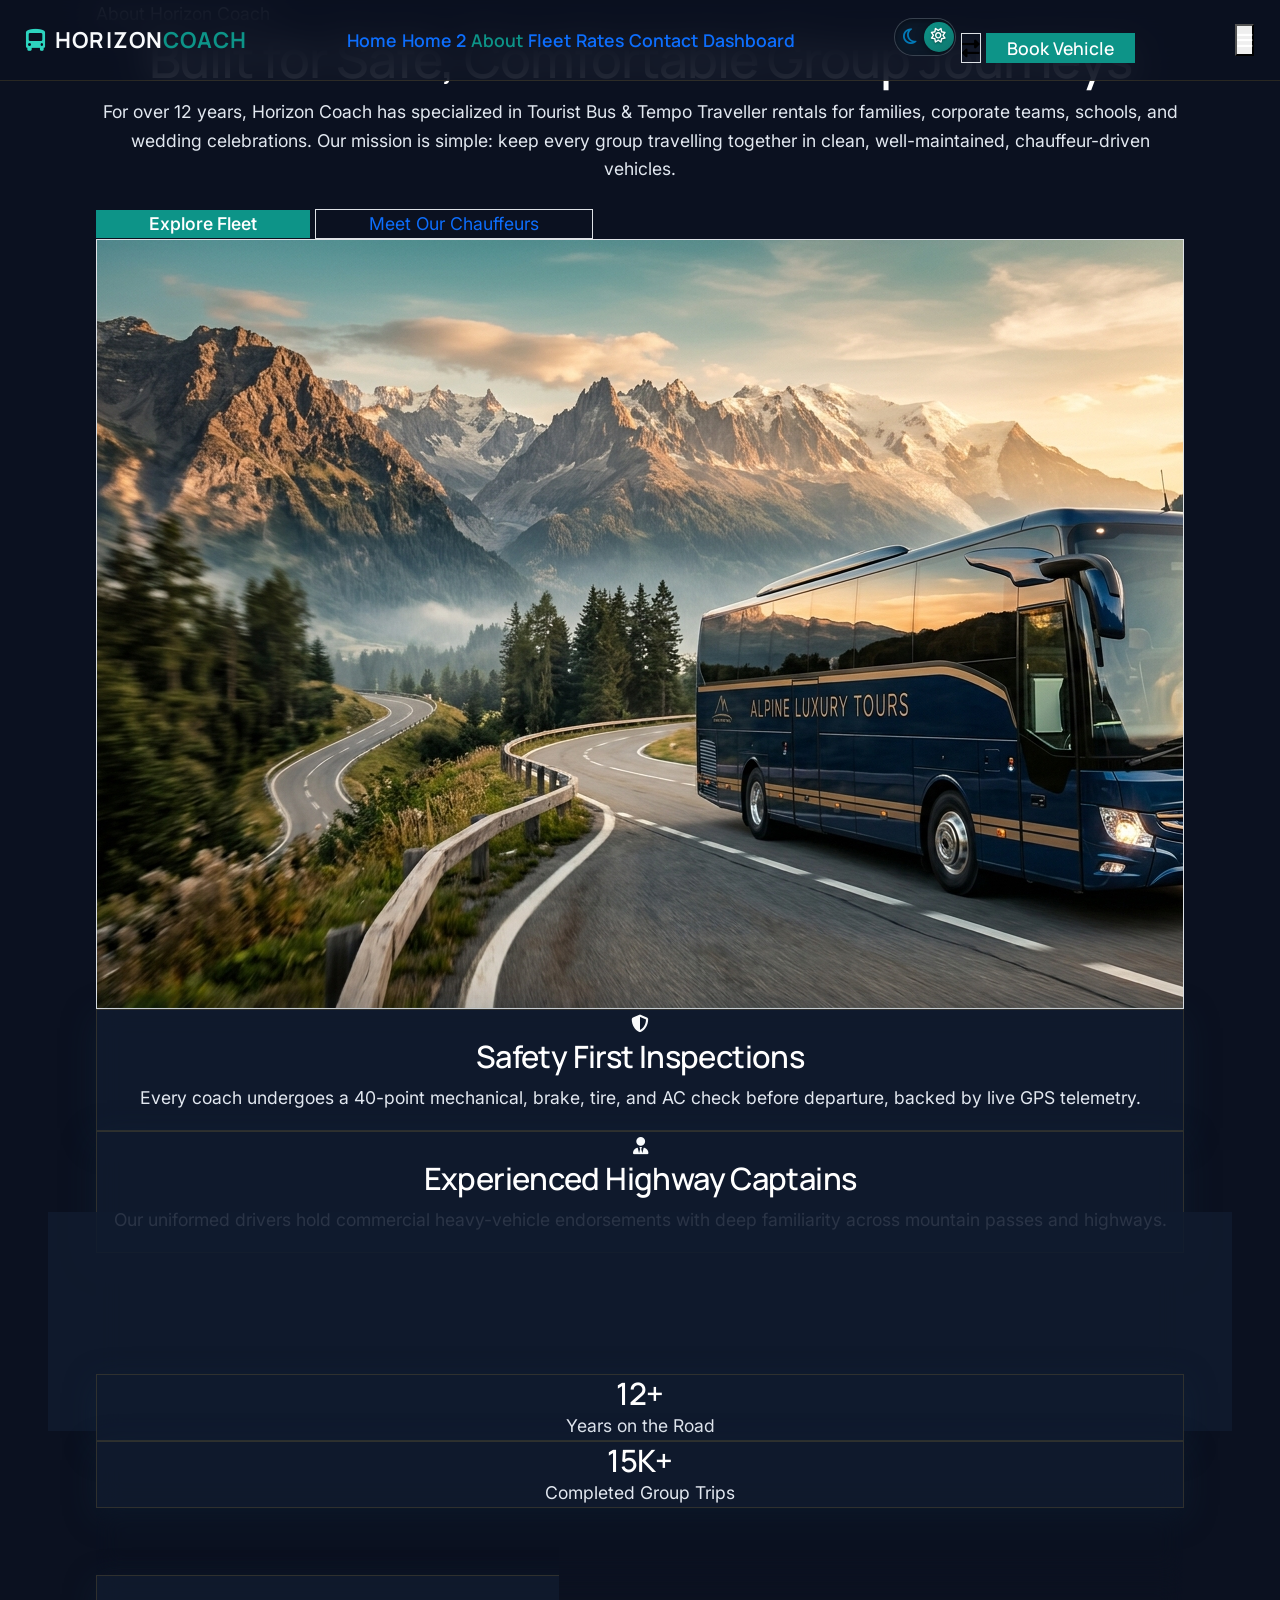
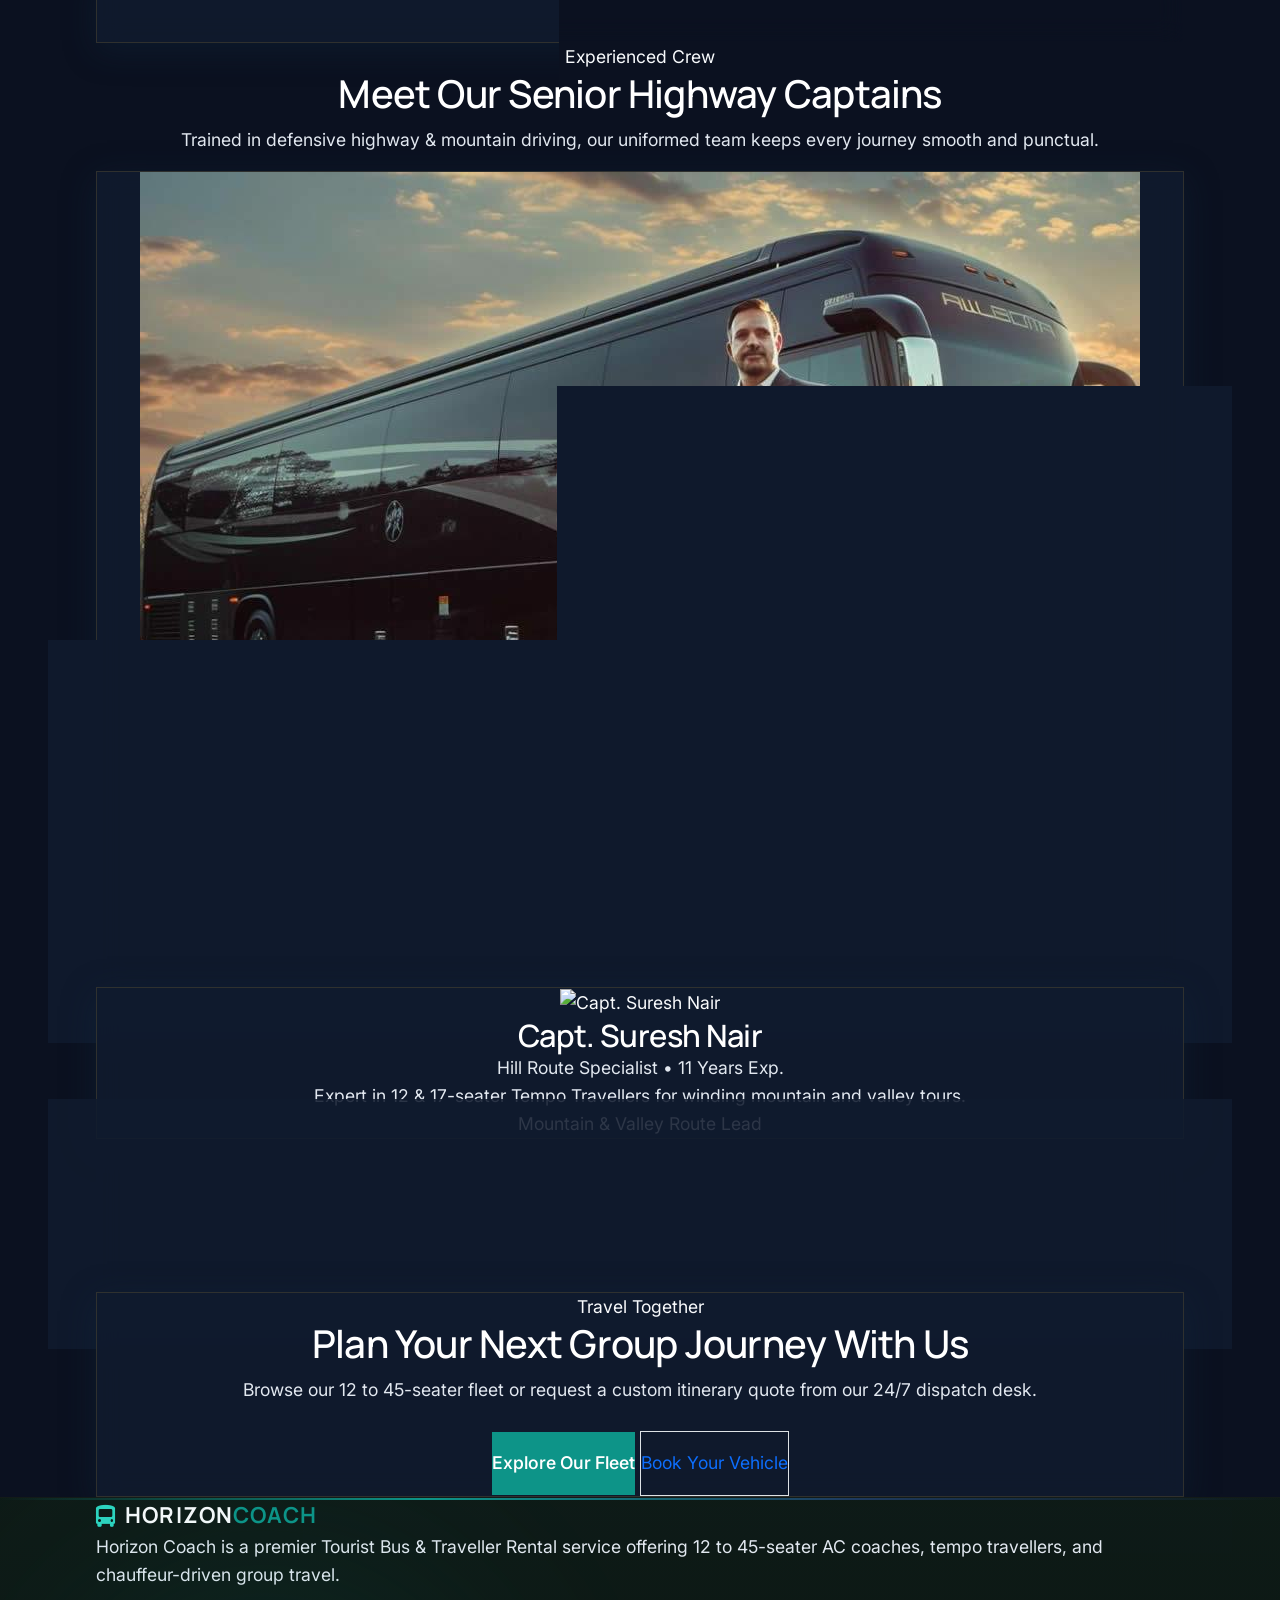
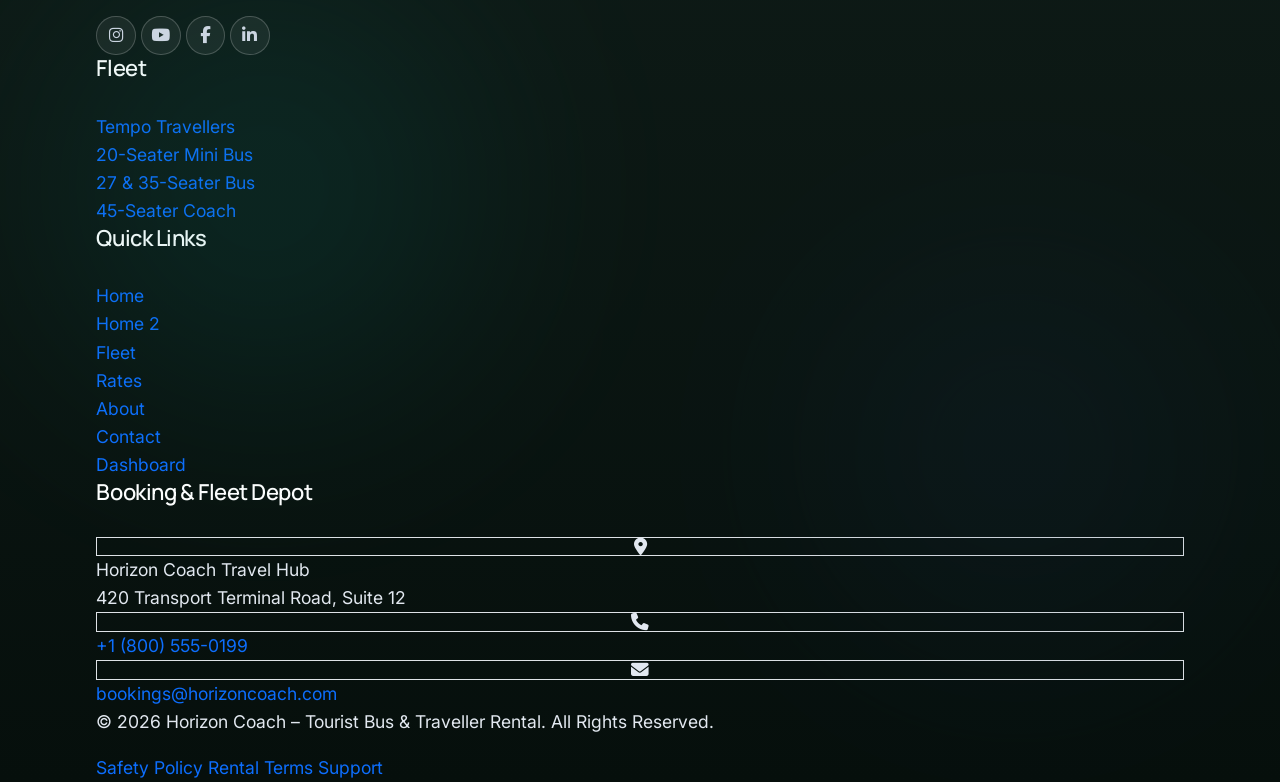
==== commit 434e563a: "Update Horizon Coach website with custom images, RTL & responsive fixes" ====
--- a/about.html
+++ b/about.html
@@ -46,16 +46,16 @@
         <i class="fa-solid fa-bus-simple text-[#D4AF37] text-xl"></i>
         <span>HORIZON<span class="text-[#0D9488]">COACH</span></span>
       </a>
-      <div class="hidden lg:flex items-center gap-7">
+      <div class="hidden xl:flex items-center gap-7">
         <a class="text-[#E2E8F0] hover:text-[#D4AF37] transition-colors font-medium text-decoration-none" href="index.html">Home</a>
         <a class="text-[#E2E8F0] hover:text-[#D4AF37] transition-colors font-medium text-decoration-none" href="home-2.html">Home 2</a>
+        <a class="text-[#D4AF37] font-bold active-nav-link hover:text-[#D4AF37] transition-colors text-decoration-none" href="about.html" aria-current="page">About</a>
         <a class="text-[#E2E8F0] hover:text-[#D4AF37] transition-colors font-medium text-decoration-none" href="services.html">Fleet</a>
         <a class="text-[#E2E8F0] hover:text-[#D4AF37] transition-colors font-medium text-decoration-none" href="prescriptions.html">Rates</a>
-        <a class="text-[#D4AF37] font-bold active-nav-link hover:text-[#D4AF37] transition-colors text-decoration-none" href="about.html" aria-current="page">About</a>
         <a class="text-[#E2E8F0] hover:text-[#D4AF37] transition-colors font-medium text-decoration-none" href="contact.html">Contact</a>
         <a class="text-[#E2E8F0] hover:text-[#D4AF37] transition-colors font-medium text-decoration-none" href="dashboard.html">Dashboard</a>
       </div>
-      <div class="hidden lg:flex items-center gap-3">
+      <div class="hidden xl:flex items-center gap-3">
         <button id="theme-toggle" class="header-theme-switch" title="Toggle Theme">
           <span class="track-icons flex justify-between items-center text-xs select-none w-full">
             <i class="fa-regular fa-moon text-sky-400 text-xs opacity-75"></i>
@@ -68,17 +68,17 @@
         </button>
         <a href="register.html" class="h-[38px] px-5 inline-flex items-center justify-center rounded-full border border-[#0D9488] bg-[#0D9488] text-white hover:bg-[#0D9488]/90 transition-all duration-300 font-medium text-sm text-decoration-none">Book Vehicle</a>
       </div>
-      <button class="lg:hidden text-white text-xl" id="mobile-menu-btn" aria-expanded="false"><i class="fa-solid fa-bars"></i></button>
+      <button class="xl:hidden text-white text-xl" id="mobile-menu-btn" aria-expanded="false"><i class="fa-solid fa-bars"></i></button>
     </div>
   </nav>
 
   <!-- Mobile Menu -->
-  <div id="mobile-menu" class="hidden fixed top-[70px] left-0 w-full glass-panel py-6 px-5 z-40 lg:hidden flex flex-col gap-3">
+  <div id="mobile-menu" class="hidden fixed top-[70px] left-0 w-full glass-panel py-6 px-5 z-40 xl:hidden flex flex-col gap-3">
     <a class="text-base text-[#E2E8F0] text-decoration-none" href="index.html">Home</a>
     <a class="text-base text-[#E2E8F0] text-decoration-none" href="home-2.html">Home 2</a>
-    <a class="text-base text-[#E2E8F0] text-decoration-none" href="services.html">Fleet</a>
-    <a class="text-base text-[#E2E8F0] text-decoration-none" href="prescriptions.html">Rates</a>
-    <a class="text-base text-[#D4AF37] font-bold active-nav-link text-decoration-none" href="about.html">About</a>
+        <a class="text-base text-[#D4AF37] font-bold active-nav-link text-decoration-none" href="about.html">About</a>
+        <a class="text-base text-[#E2E8F0] text-decoration-none" href="services.html">Fleet</a>
+        <a class="text-base text-[#E2E8F0] text-decoration-none" href="prescriptions.html">Rates</a>
     <a class="text-base text-[#E2E8F0] text-decoration-none" href="contact.html">Contact</a>
     <a class="text-base text-[#E2E8F0] text-decoration-none" href="dashboard.html">Dashboard</a>
   </div>
@@ -92,9 +92,9 @@
         <p class="text-[#CBD5E1] leading-relaxed text-sm sm:text-base">
           For over 12 years, Horizon Coach has specialized in Tourist Bus &amp; Tempo Traveller rentals for families, corporate teams, schools, and wedding celebrations. Our mission is simple: keep every group travelling together in clean, well-maintained, chauffeur-driven vehicles.
         </p>
-        <div class="flex flex-wrap gap-4 pt-2">
-          <a href="services.html" class="px-6 py-3 rounded-full bg-[#0D9488] text-white text-sm font-semibold text-decoration-none">Explore Fleet</a>
-          <a href="doctors.html" class="px-6 py-3 rounded-full border border-[#D4AF37] text-[#D4AF37] text-sm font-semibold text-decoration-none">Meet Our Chauffeurs</a>
+        <div class="flex flex-col sm:flex-row gap-3 sm:gap-4 pt-2 max-w-md mx-auto lg:mx-0">
+          <a href="services.html" class="w-full sm:w-[210px] h-12 px-5 inline-flex items-center justify-center rounded-full bg-[#0D9488] text-white text-sm font-semibold text-decoration-none whitespace-nowrap">Explore Fleet</a>
+          <a href="doctors.html" class="w-full sm:w-[210px] h-12 px-5 inline-flex items-center justify-center rounded-full border border-[#D4AF37] text-[#D4AF37] text-sm font-semibold text-decoration-none whitespace-nowrap">Meet Our Chauffeurs</a>
         </div>
       </div>
       <div class="rounded-3xl overflow-hidden border border-white/15 shadow-2xl h-[340px]" data-aos="fade-left">
@@ -107,22 +107,22 @@
   <section class="py-20 bg-[#0B1120]">
     <div class="container max-w-7xl mx-auto px-4">
       <div class="grid md:grid-cols-3 gap-8">
-        <div class="glass-panel p-7 rounded-2xl space-y-3" data-aos="fade-up" data-aos-delay="100">
-          <div class="w-12 h-12 rounded-xl bg-[#0D9488]/20 flex items-center justify-center text-[#D4AF37] text-xl">
+        <div class="glass-panel p-7 rounded-2xl space-y-3 text-center" data-aos="fade-up" data-aos-delay="100">
+          <div class="w-12 h-12 mx-auto rounded-xl bg-[#0D9488]/20 flex items-center justify-center text-[#D4AF37] text-xl">
             <i class="fa-solid fa-shield-halved"></i>
           </div>
           <h3 class="text-xl font-heading">Safety First Inspections</h3>
           <p class="text-xs sm:text-sm text-[#CBD5E1]">Every coach undergoes a 40-point mechanical, brake, tire, and AC check before departure, backed by live GPS telemetry.</p>
         </div>
-        <div class="glass-panel p-7 rounded-2xl space-y-3" data-aos="fade-up" data-aos-delay="200">
-          <div class="w-12 h-12 rounded-xl bg-[#0D9488]/20 flex items-center justify-center text-[#D4AF37] text-xl">
+        <div class="glass-panel p-7 rounded-2xl space-y-3 text-center" data-aos="fade-up" data-aos-delay="200">
+          <div class="w-12 h-12 mx-auto rounded-xl bg-[#0D9488]/20 flex items-center justify-center text-[#D4AF37] text-xl">
             <i class="fa-solid fa-user-tie"></i>
           </div>
           <h3 class="text-xl font-heading">Experienced Highway Captains</h3>
           <p class="text-xs sm:text-sm text-[#CBD5E1]">Our uniformed drivers hold commercial heavy-vehicle endorsements with deep familiarity across mountain passes and highways.</p>
         </div>
-        <div class="glass-panel p-7 rounded-2xl space-y-3" data-aos="fade-up" data-aos-delay="300">
-          <div class="w-12 h-12 rounded-xl bg-[#0D9488]/20 flex items-center justify-center text-[#D4AF37] text-xl">
+        <div class="glass-panel p-7 rounded-2xl space-y-3 text-center" data-aos="fade-up" data-aos-delay="300">
+          <div class="w-12 h-12 mx-auto rounded-xl bg-[#0D9488]/20 flex items-center justify-center text-[#D4AF37] text-xl">
             <i class="fa-solid fa-handshake"></i>
           </div>
           <h3 class="text-xl font-heading">Honest, Clear Billing</h3>
@@ -168,7 +168,7 @@
       <div class="grid grid-cols-1 md:grid-cols-3 gap-6 items-stretch">
         <div class="glass-panel p-6 rounded-2xl text-center flex flex-col justify-between h-full space-y-4" data-aos="fade-up" data-aos-delay="100">
           <div class="space-y-3">
-            <img src="https://images.pexels.com/photos/220453/pexels-photo-220453.jpeg?auto=compress&cs=tinysrgb&w=300" alt="Capt. Rajesh Verma" class="w-24 h-24 rounded-full mx-auto object-cover border-2 border-[#D4AF37]">
+            <img src="images/image copy 5.png" alt="Capt. Rajesh Verma" class="w-24 h-24 rounded-full mx-auto object-cover border-2 border-[#D4AF37]">
             <h3 class="text-lg font-heading mb-0">Capt. Rajesh Verma</h3>
             <p class="text-xs text-[#D4AF37] font-semibold mb-0">Senior Coach Captain • 14 Years Exp.</p>
             <p class="text-xs text-[#CBD5E1] mb-0">Specializes in 35 &amp; 45-seater luxury coaches and multi-state heritage circuits.</p>
@@ -221,14 +221,101 @@
   </section>
 
   <!-- Footer -->
-  <footer class="premium-footer pt-14 pb-10 text-sm text-[#94A3B8]">
-    <div class="container max-w-7xl mx-auto px-4 flex flex-col sm:flex-row justify-between items-center gap-4">
-      <p class="text-[#94A3B8] mb-0">&copy; 2026 Horizon Coach – Tourist Bus &amp; Traveller Rental. All Rights Reserved.</p>
-      <div class="flex gap-5 text-xs">
-        <a href="index.html" class="hover:text-white text-decoration-none">Home</a>
-        <a href="services.html" class="hover:text-white text-decoration-none">Fleet</a>
-        <a href="prescriptions.html" class="hover:text-white text-decoration-none">Rates</a>
-        <a href="contact.html" class="hover:text-white text-decoration-none">Contact</a>
+  <footer class="premium-footer pt-16 pb-12 text-sm text-[#94A3B8]">
+    <div class="bg-gradient-orb orb-primary opacity-[0.04] -bottom-16 -left-16 w-80 h-80"></div>
+    <div class="bg-gradient-orb orb-secondary opacity-[0.04] -top-16 -right-16 w-80 h-80"></div>
+
+    <div class="container max-w-7xl mx-auto px-4 grid grid-cols-1 md:grid-cols-12 gap-8 mb-12 relative z-10">
+      <!-- Brand column -->
+      <div class="md:col-span-4 space-y-4">
+        <a class="brand-logo flex items-center gap-2 text-decoration-none" href="index.html">
+          <i class="fa-solid fa-bus-simple text-[#D4AF37] text-xl"></i>
+          <span>HORIZON<span class="text-[#0D9488]">COACH</span></span>
+        </a>
+        <p class="text-xs leading-relaxed text-[#CBD5E1] max-w-sm">
+          Horizon Coach is a premier Tourist Bus &amp; Traveller Rental service offering 12 to 45-seater AC coaches, tempo travellers, and chauffeur-driven group travel.
+        </p>
+        <!-- Social Icons -->
+        <div class="flex gap-3 pt-2">
+          <a href="#" class="social-icon-btn instagram" title="Instagram">
+            <i class="fa-brands fa-instagram text-center"></i>
+          </a>
+          <a href="#" class="social-icon-btn youtube" title="YouTube">
+            <i class="fa-brands fa-youtube text-center"></i>
+          </a>
+          <a href="#" class="social-icon-btn facebook" title="Facebook">
+            <i class="fa-brands fa-facebook-f text-center"></i>
+          </a>
+          <a href="#" class="social-icon-btn linkedin" title="LinkedIn">
+            <i class="fa-brands fa-linkedin-in text-center"></i>
+          </a>
+        </div>
+      </div>
+
+      <!-- Fleet Categories -->
+      <div class="md:col-span-2 space-y-3">
+        <h5 class="text-white text-xs font-semibold uppercase tracking-wider">Fleet</h5>
+        <ul class="space-y-2 text-xs p-0 list-none">
+          <li><a href="services.html" class="text-[#CBD5E1] hover:text-[#D4AF37] transition-colors text-decoration-none">Tempo Travellers</a></li>
+          <li><a href="services.html" class="text-[#CBD5E1] hover:text-[#D4AF37] transition-colors text-decoration-none">20-Seater Mini Bus</a></li>
+          <li><a href="services.html" class="text-[#CBD5E1] hover:text-[#D4AF37] transition-colors text-decoration-none">27 &amp; 35-Seater Bus</a></li>
+          <li><a href="services.html" class="text-[#CBD5E1] hover:text-[#D4AF37] transition-colors text-decoration-none">45-Seater Coach</a></li>
+        </ul>
+      </div>
+
+      <div class="md:col-span-2 space-y-3">
+        <h5 class="text-white text-xs font-semibold uppercase tracking-wider">Quick Links</h5>
+        <ul class="space-y-2 text-xs p-0 list-none">
+          <li><a href="index.html" class="text-[#CBD5E1] hover:text-[#D4AF37] transition-colors text-decoration-none">Home</a></li>
+          <li><a href="home-2.html" class="text-[#CBD5E1] hover:text-[#D4AF37] transition-colors text-decoration-none">Home 2</a></li>
+          <li><a href="services.html" class="text-[#CBD5E1] hover:text-[#D4AF37] transition-colors text-decoration-none">Fleet</a></li>
+          <li><a href="prescriptions.html" class="text-[#CBD5E1] hover:text-[#D4AF37] transition-colors text-decoration-none">Rates</a></li>
+          <li><a href="about.html" class="text-[#CBD5E1] hover:text-[#D4AF37] transition-colors text-decoration-none">About</a></li>
+          <li><a href="contact.html" class="text-[#CBD5E1] hover:text-[#D4AF37] transition-colors text-decoration-none">Contact</a></li>
+          <li><a href="dashboard.html" class="text-[#CBD5E1] hover:text-[#D4AF37] transition-colors text-decoration-none">Dashboard</a></li>
+        </ul>
+      </div>
+
+      <!-- Info column -->
+      <div class="md:col-span-4 space-y-3">
+        <h5 class="text-white text-xs font-semibold uppercase tracking-wider">Booking &amp; Fleet Depot</h5>
+        <ul class="space-y-3 text-xs text-[#CBD5E1] p-0 list-none">
+          <li class="flex items-start gap-3">
+            <div class="w-7 h-7 rounded-lg bg-[#0D9488]/20 border border-[#0D9488]/40 flex items-center justify-center text-[#D4AF37] shrink-0 mt-0.5">
+              <i class="fa-solid fa-location-dot text-xs text-center"></i>
+            </div>
+            <span class="leading-relaxed text-[#E2E8F0]">
+              Horizon Coach Travel Hub<br>
+              420 Transport Terminal Road, Suite 12
+            </span>
+          </li>
+          <li class="flex items-center gap-3">
+            <div class="w-7 h-7 rounded-lg bg-[#0D9488]/20 border border-[#0D9488]/40 flex items-center justify-center text-[#D4AF37] shrink-0">
+              <i class="fa-solid fa-phone text-xs text-center"></i>
+            </div>
+            <a href="tel:+18005550199" class="text-[#E2E8F0] hover:text-white transition-colors text-decoration-none">
+              +1 (800) 555-0199
+            </a>
+          </li>
+          <li class="flex items-center gap-3">
+            <div class="w-7 h-7 rounded-lg bg-[#0D9488]/20 border border-[#0D9488]/40 flex items-center justify-center text-[#D4AF37] shrink-0">
+              <i class="fa-solid fa-envelope text-xs text-center"></i>
+            </div>
+            <a href="mailto:bookings@horizoncoach.com" class="text-[#E2E8F0] hover:text-white transition-colors text-decoration-none">
+              bookings@horizoncoach.com
+            </a>
+          </li>
+        </ul>
+      </div>
+    </div>
+
+    <!-- Bottom border & copyright -->
+    <div class="container max-w-7xl mx-auto px-4 pt-8 border-t border-white/10 flex flex-col sm:flex-row justify-between items-center gap-4 relative z-10">
+      <p class="text-[#94A3B8]">&copy; 2026 Horizon Coach – Tourist Bus &amp; Traveller Rental. All Rights Reserved.</p>
+      <div class="flex gap-6 text-[#94A3B8]">
+        <a href="about.html" class="hover:text-white transition-colors text-decoration-none">Safety Policy</a>
+        <a href="prescriptions.html" class="hover:text-white transition-colors text-decoration-none">Rental Terms</a>
+        <a href="contact.html" class="hover:text-white transition-colors text-decoration-none">Support</a>
       </div>
     </div>
   </footer>
--- a/css/custom.css
+++ b/css/custom.css
@@ -122,6 +122,35 @@
   font-weight: 600 !important;
 }
 
+/* Global Interactive Button Hover Across All Pages */
+button:not(.carousel-control-prev):not(.carousel-control-next):not(.btn-close):not(.faq-btn):not(.password-toggle-btn):not(#mobile-menu-btn),
+.btn,
+a.rounded-full,
+a.rounded-xl {
+  transition: transform 0.22s cubic-bezier(0.4, 0, 0.2, 1), box-shadow 0.22s ease, background-color 0.22s ease, border-color 0.22s ease, color 0.22s ease !important;
+}
+
+button:not(.carousel-control-prev):not(.carousel-control-next):not(.btn-close):not(.faq-btn):not(.password-toggle-btn):not(#mobile-menu-btn):not(.header-theme-switch):hover,
+.btn:hover,
+a.rounded-full:hover,
+a.rounded-xl:hover {
+  transform: translateY(-2px);
+  box-shadow: 0 8px 22px -6px rgba(13, 148, 136, 0.42);
+}
+
+button.bg-\[\#0D9488\]:hover,
+a.bg-\[\#0D9488\]:hover {
+  background-color: #0F766E !important;
+  color: #FFFFFF !important;
+}
+
+a.border-\[\#D4AF37\]\/80:hover,
+a.border-\[\#D4AF37\]:hover {
+  background-color: #D4AF37 !important;
+  color: #0B1120 !important;
+  box-shadow: 0 8px 22px -6px rgba(212, 175, 55, 0.45);
+}
+
 .card-title,
 .nav-link,
 .badge-label {
@@ -269,7 +298,8 @@
   width: 48px;
   height: 48px;
   border-radius: 50%;
-  background: linear-gradient(135deg, #0D9488, #0284C7);
+  background: linear-gradient(135deg, #0D9488, #0F766E);
+  border: 1px solid rgba(212, 175, 55, 0.45);
   color: #FFFFFF !important;
   border: 1px solid rgba(255, 255, 255, 0.25);
   display: flex;
@@ -2313,7 +2343,7 @@
   box-shadow: 0 15px 35px rgba(0, 0, 0, 0.08) !important;
 }
 
-@media (max-width: 1023px) {
+@media (max-width: 1279px) {
   #mobile-menu:not(.hidden) {
     display: flex !important;
   }
@@ -4133,13 +4163,21 @@
   background: linear-gradient(135deg, #0F766E, #0369A1) !important;
 }
 
+[dir="rtl"] .header-theme-switch {
+  direction: ltr !important;
+}
+
 [dir="rtl"] #header-theme-thumb {
-  left: auto !important;
-  right: 3px !important;
-}
-
-[dir="rtl"][data-theme="light"] #header-theme-thumb {
-  transform: translateX(-24px) !important;
+  left: 3px !important;
+  right: auto !important;
+}
+
+[dir="rtl"][data-theme="dark"] .header-theme-switch #header-theme-thumb {
+  transform: translateX(26px) !important;
+}
+
+[dir="rtl"][data-theme="light"] .header-theme-switch #header-theme-thumb {
+  transform: translateX(0) !important;
 }
 
 /* Global Light Mode Overrides for Tailwind & Bootstrap Color Classes */
@@ -4302,7 +4340,8 @@
   color: #0F172A !important;
 }
 
-[data-theme="light"] .home1-hero-wrapper h1 span.bg-clip-text {
+[data-theme="light"] .home1-hero-wrapper h1 span.bg-clip-text,
+[data-theme="light"] h1 span.bg-clip-text {
   background-image: linear-gradient(90deg, #9A7209, #0F766E) !important;
 }
 
@@ -4424,9 +4463,67 @@
   text-align: left !important;
 }
 
+/* RTL Footer Alignment */
+[dir="rtl"] footer.premium-footer,
+[dir="rtl"] footer.premium-footer h5,
+[dir="rtl"] footer.premium-footer p,
+[dir="rtl"] footer.premium-footer li,
+[dir="rtl"] footer.premium-footer span {
+  text-align: right !important;
+}
+
+[dir="rtl"] footer.premium-footer .brand-logo,
+[dir="rtl"] footer.premium-footer ul li.flex,
+[dir="rtl"] footer.premium-footer .flex.gap-3 {
+  justify-content: flex-start !important;
+  text-align: right !important;
+}
+
+[dir="rtl"] footer.premium-footer .border-t {
+  justify-content: space-between !important;
+}
+
+[dir="rtl"] footer.premium-footer a[href^="tel:"] {
+  direction: ltr;
+  unicode-bidi: embed;
+  display: inline-block;
+}
+
 [dir="rtl"] .home2-hero-wrapper .text-left,
 [dir="rtl"] .home1-hero-wrapper .text-left {
   text-align: right !important;
+}
+
+/* Preserve centered headings, eyebrows, and text inside .text-center in RTL mode across all pages */
+[dir="rtl"] .text-center,
+[dir="rtl"] .text-center h1,
+[dir="rtl"] .text-center h2,
+[dir="rtl"] .text-center h3,
+[dir="rtl"] .text-center h4,
+[dir="rtl"] .text-center h5,
+[dir="rtl"] .text-center h6,
+[dir="rtl"] .text-center p,
+[dir="rtl"] .text-center span,
+[dir="rtl"] .text-center a,
+[dir="rtl"] .text-center button {
+  text-align: center !important;
+}
+
+/* Center submit & social buttons and flip password eye icon in Login/Signup RTL mode */
+[dir="rtl"] .auth-card button[type="submit"],
+[dir="rtl"] .auth-card .social-login-btn {
+  text-align: center !important;
+  justify-content: center !important;
+}
+
+[dir="rtl"] .auth-card .password-toggle-btn {
+  right: auto !important;
+  left: 1rem !important;
+}
+
+[dir="rtl"] .auth-card #password-input {
+  padding-right: 1rem !important;
+  padding-left: 2.75rem !important;
 }
 
 /* Strict 368px Viewport Right-Side Overflow Guard */
